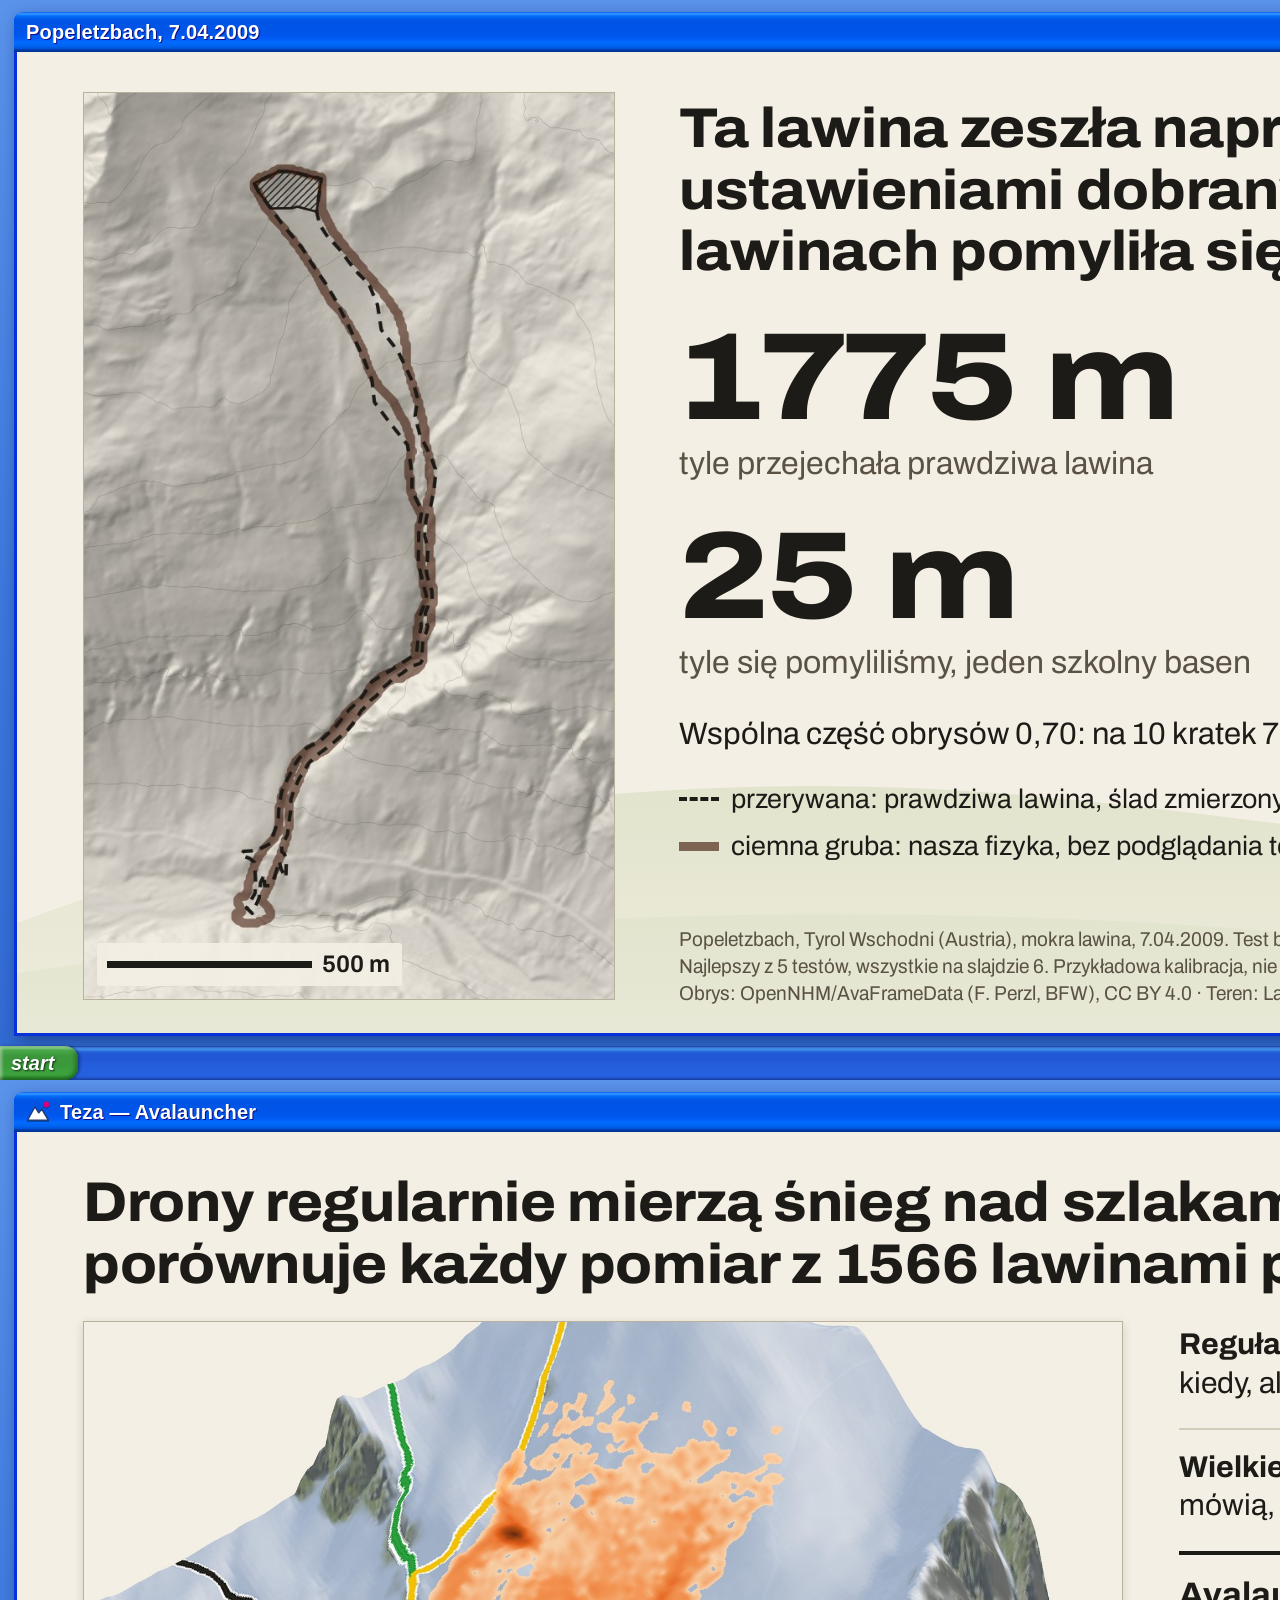
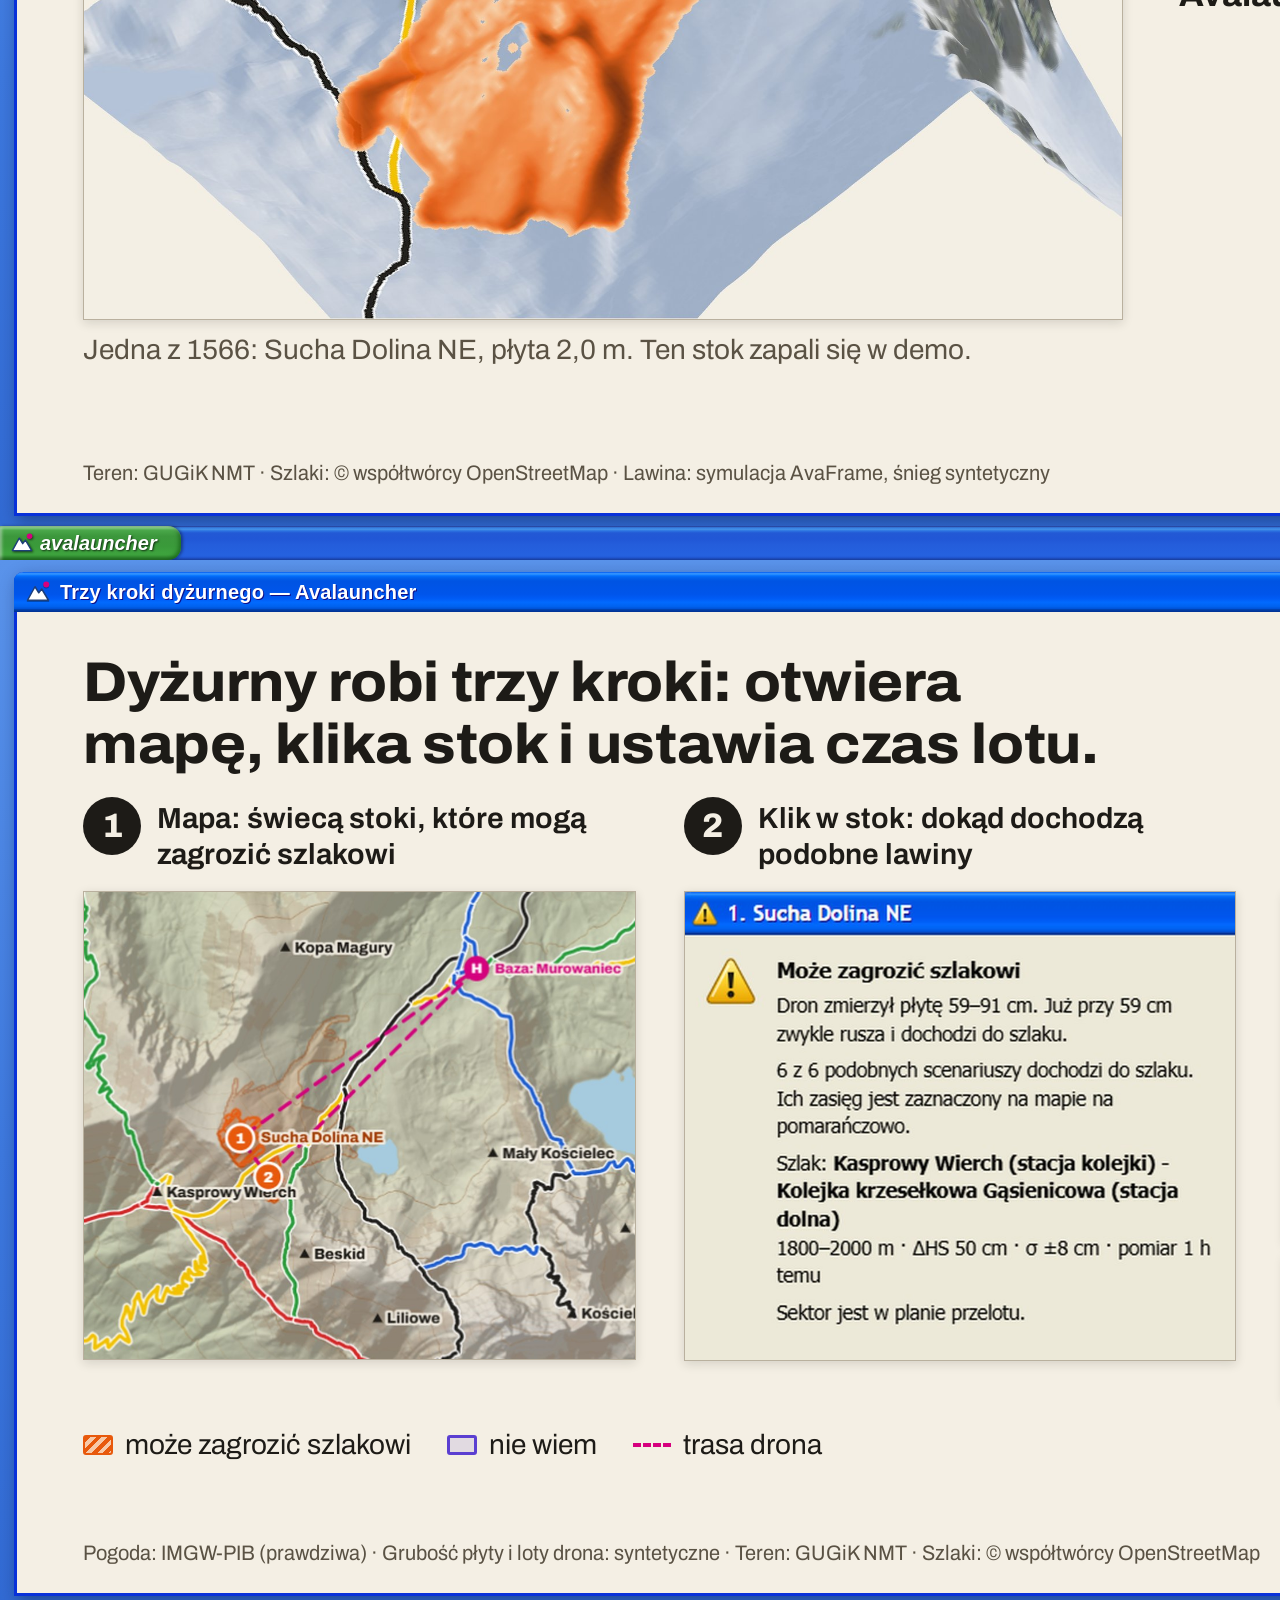
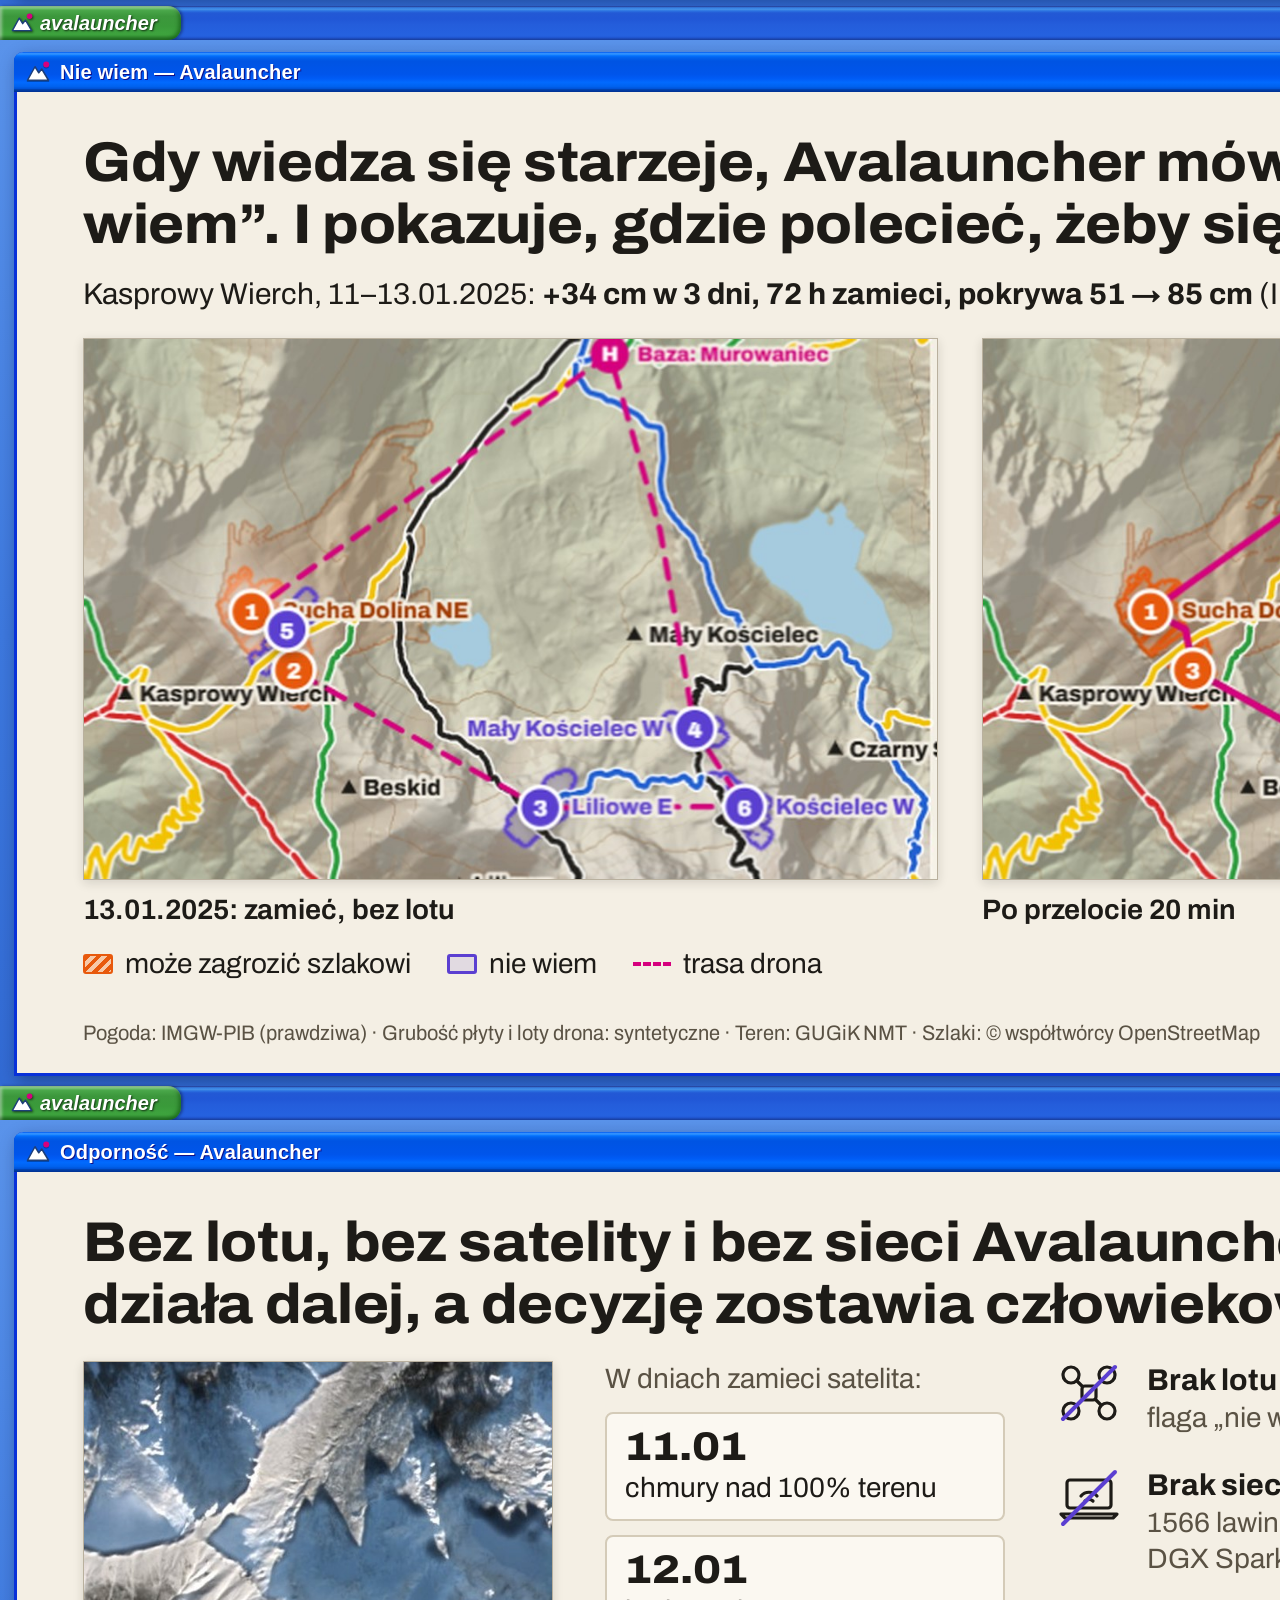
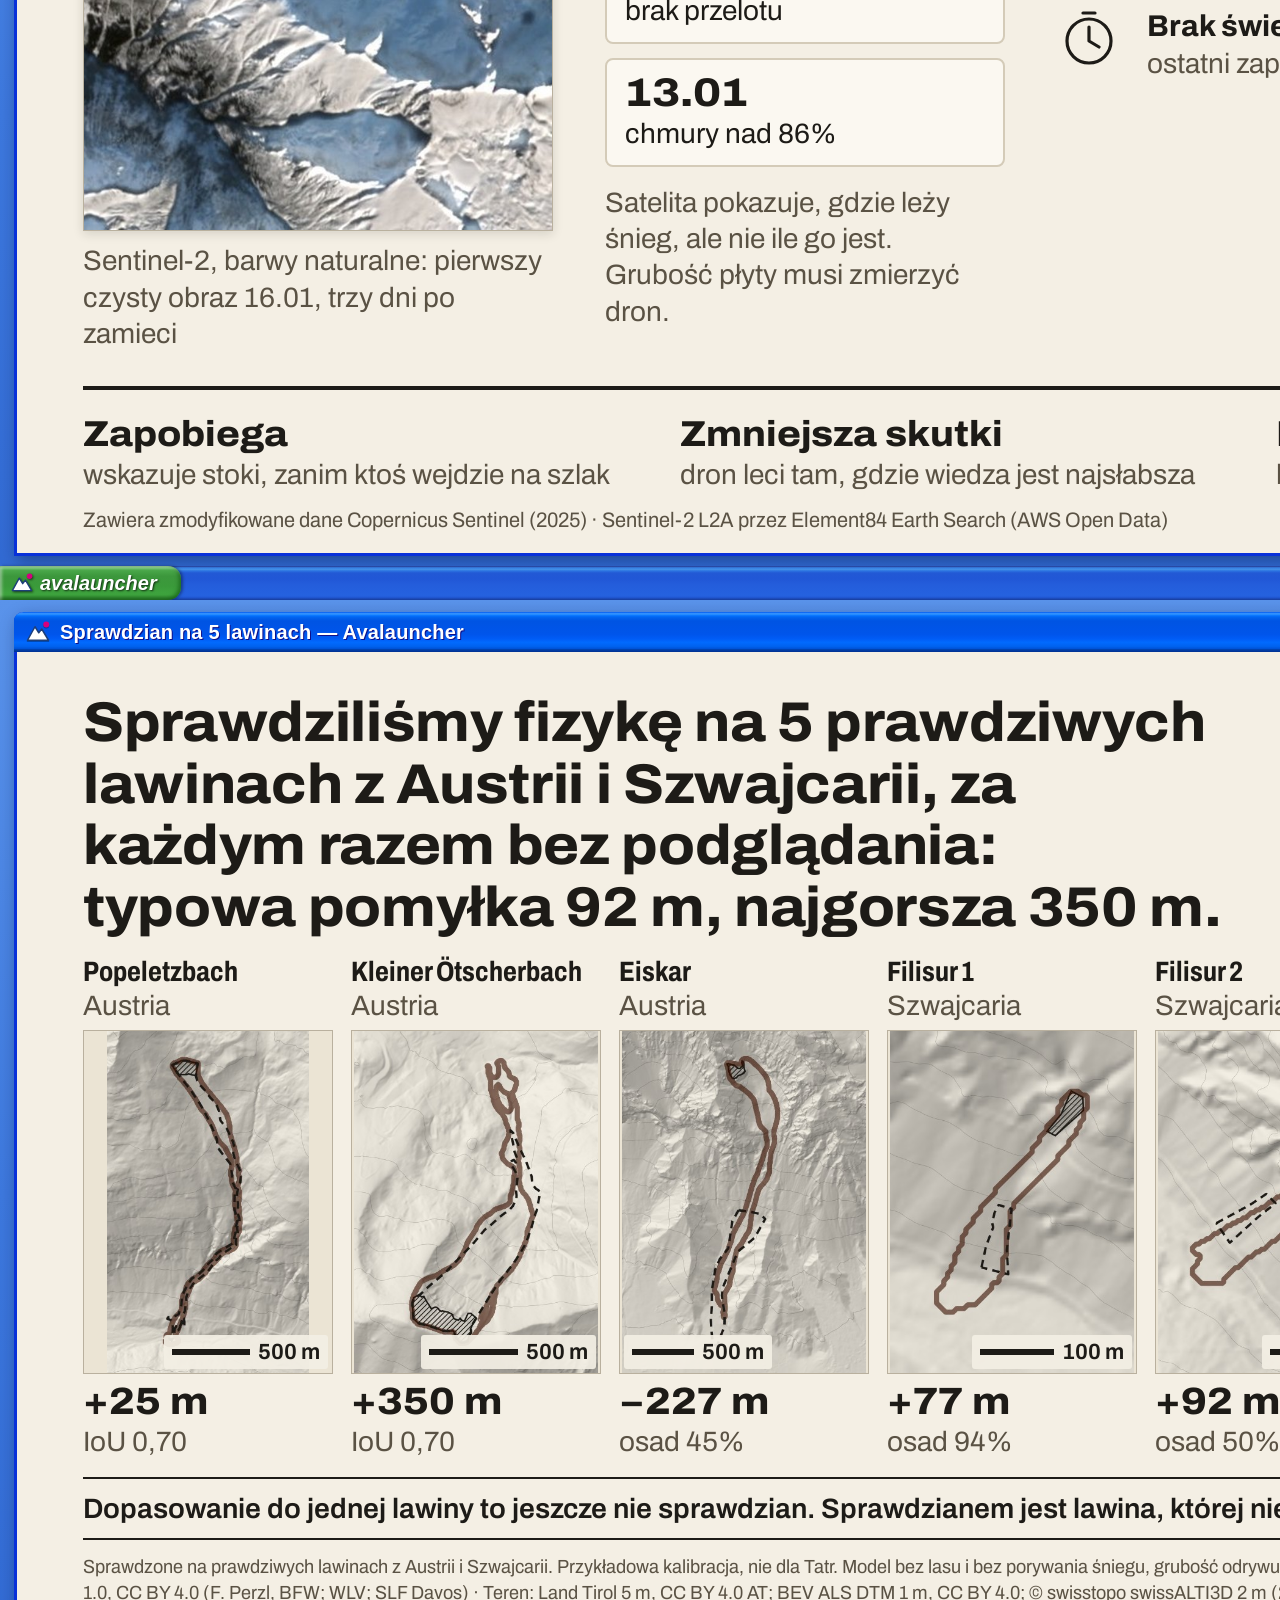
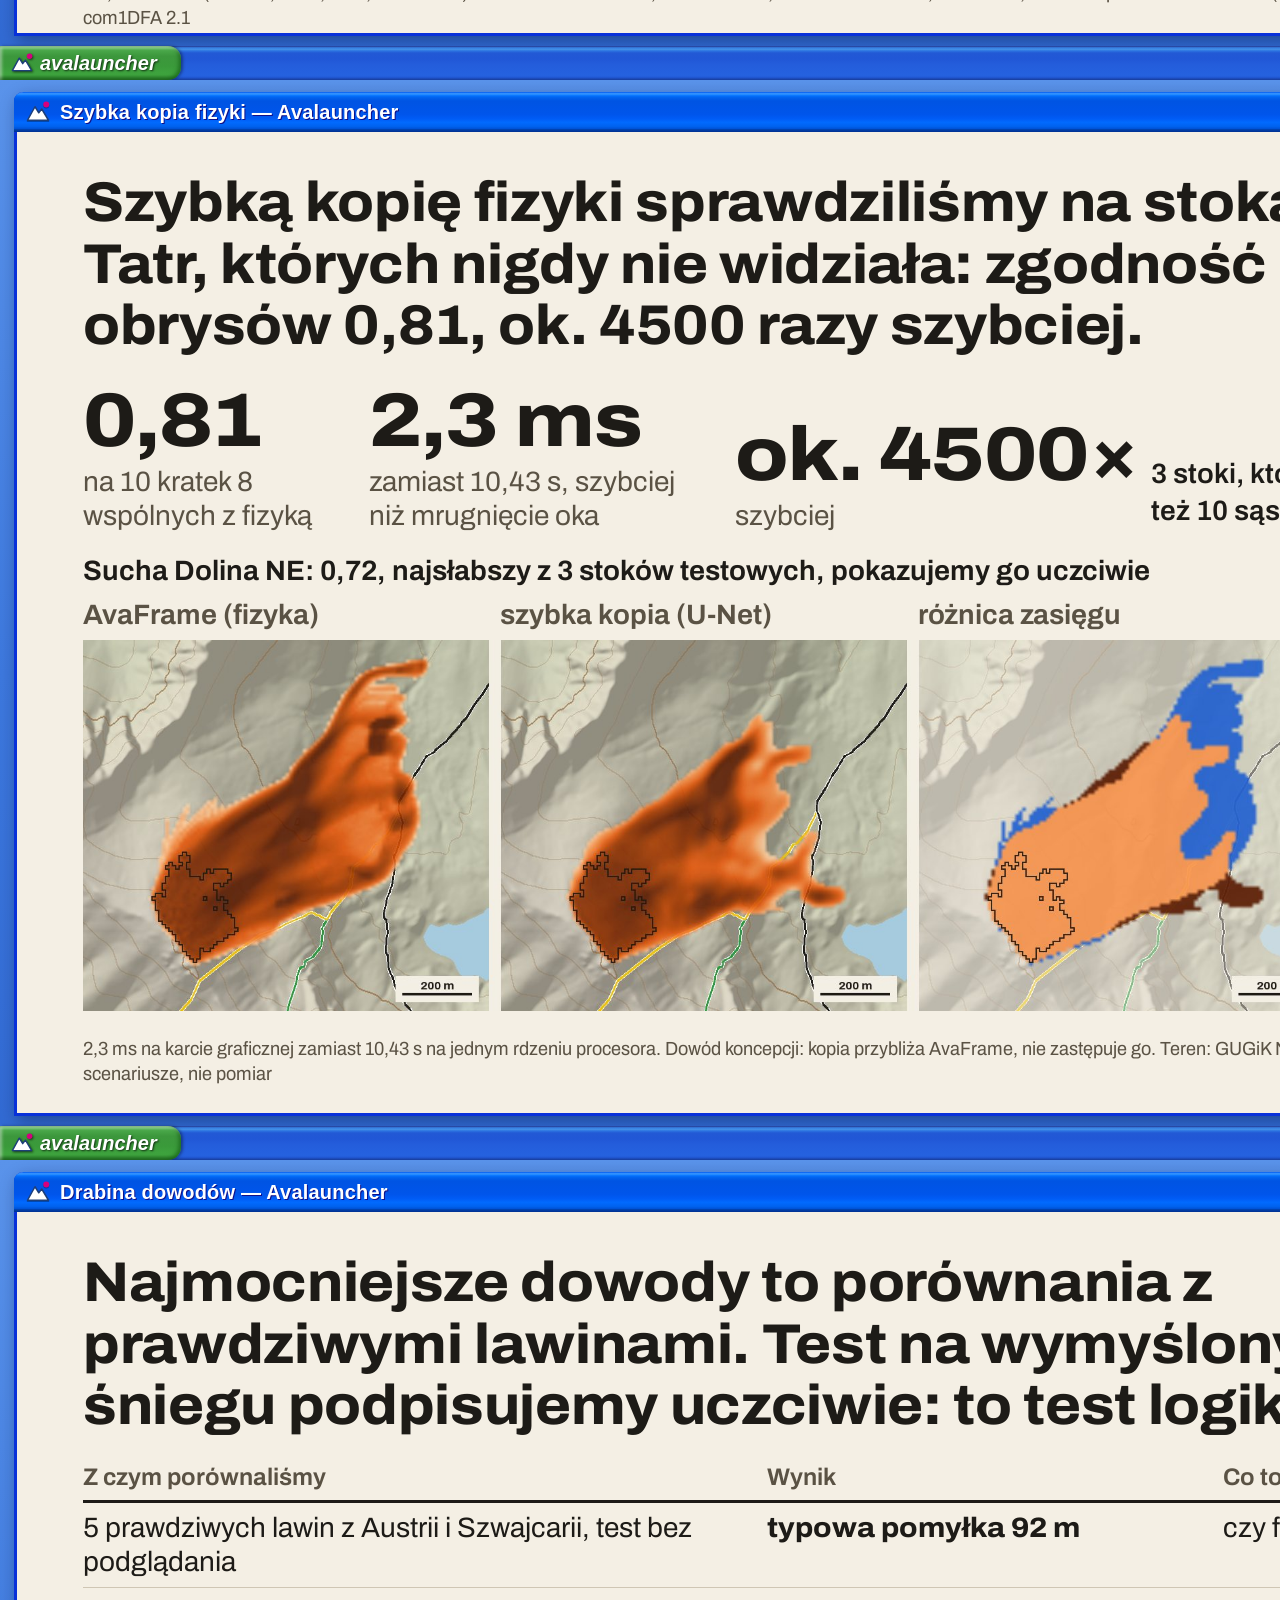
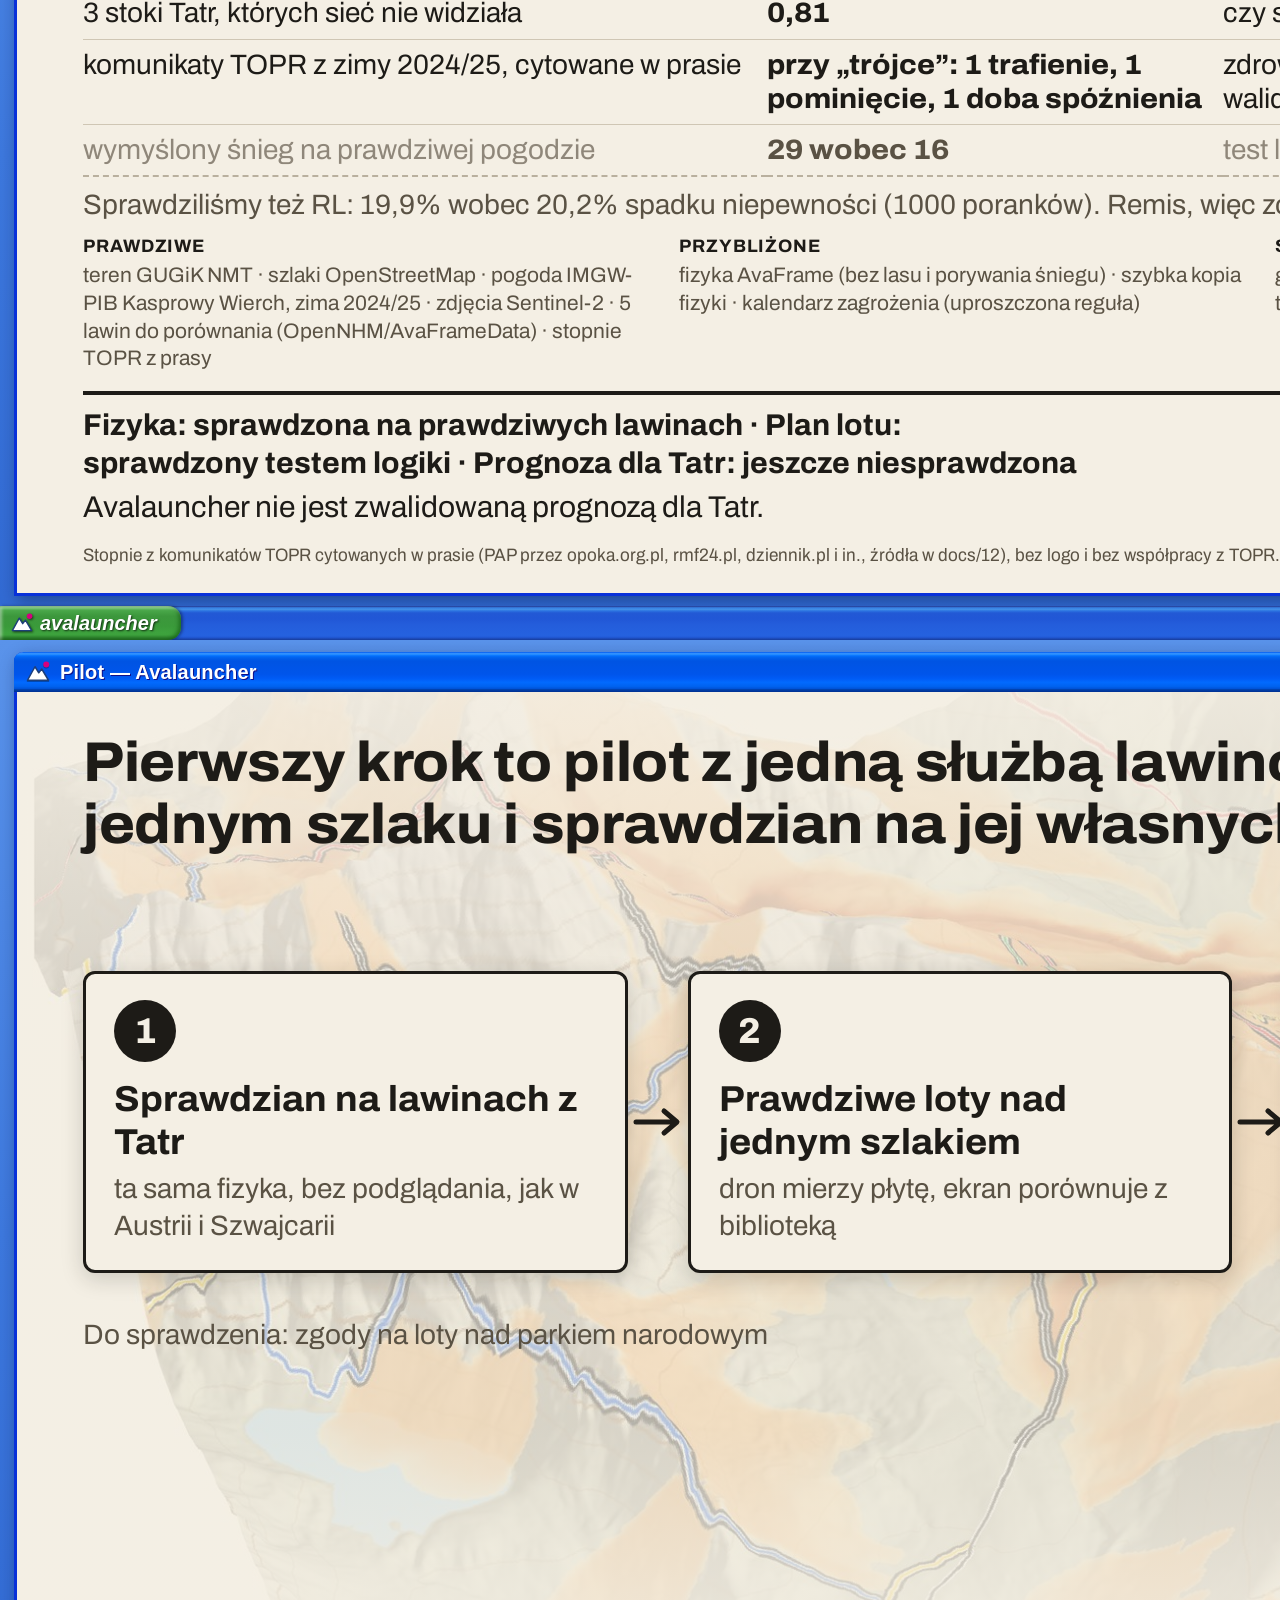
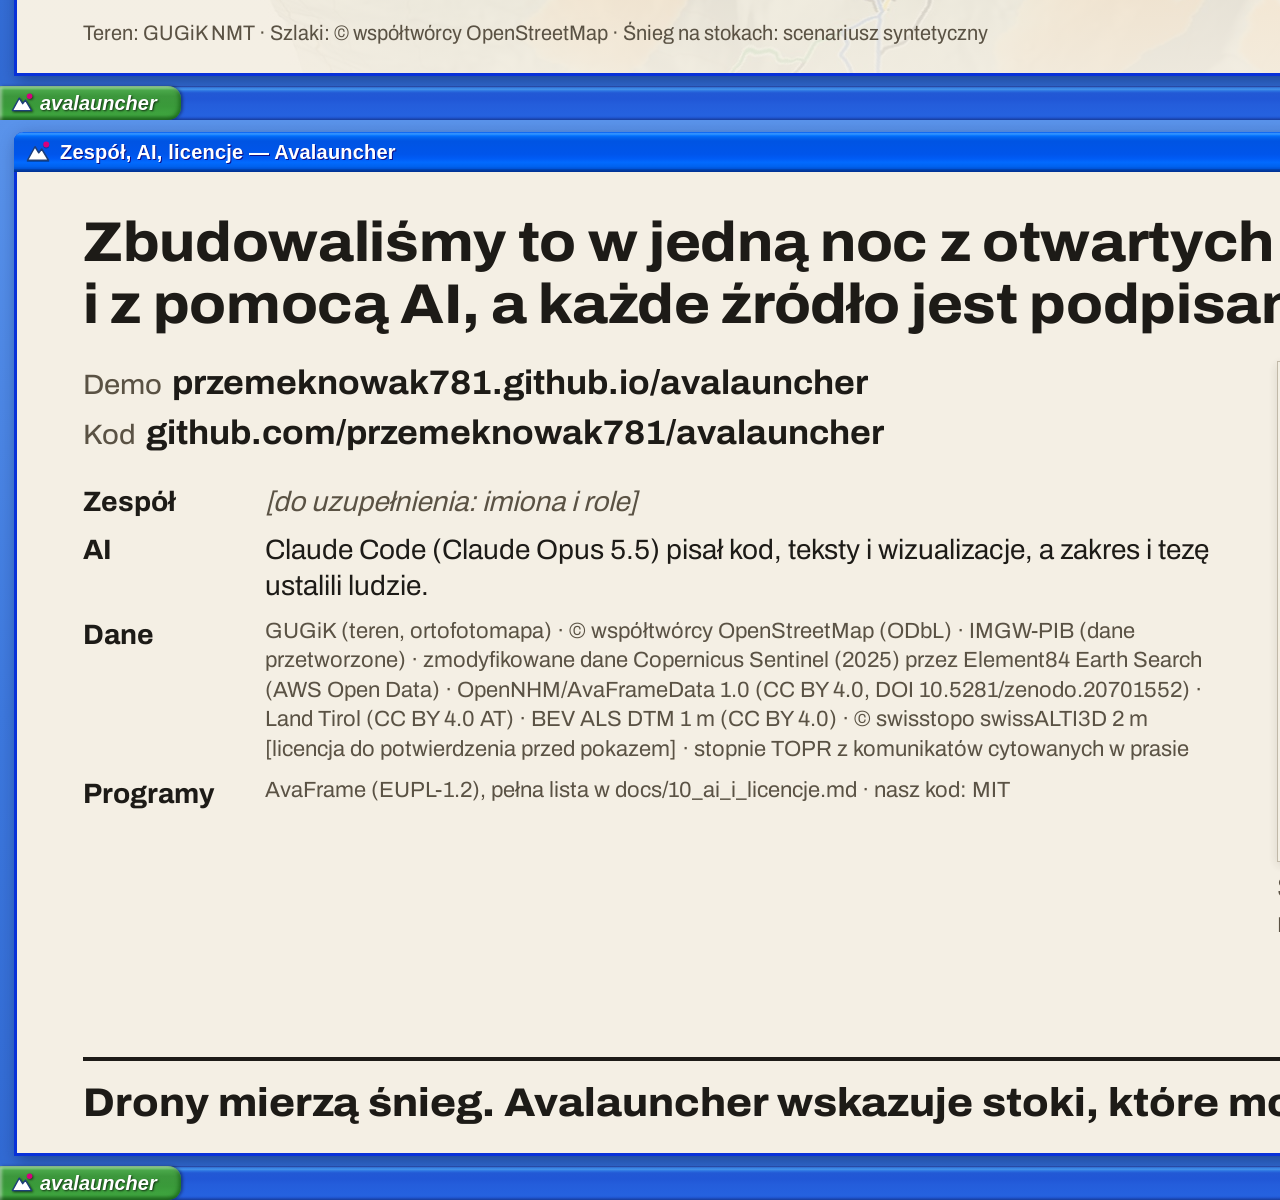
==== deck/index.html @ 4967ec28 "Deck: 10 slides in subtle XP style with PDF export; app screenshots; video capture tools Co-Authored" ====
<!doctype html>
<html lang="pl">
<head>
<meta charset="utf-8">
<meta name="viewport" content="width=1920">
<title>Avalauncher: deck</title>
<style>
@font-face { font-family: "Archivo"; src: url("Archivo-var.ttf") format("truetype"); font-weight: 100 900; font-stretch: 62% 125%; font-display: block; }
@page { size: 1920px 1080px; margin: 0; }
:root {
  --paper: #f4efe4; --paper2: #ebe4d4; --ink: #1d1b17; --ink2: #5a5244;
  --hazard: #e8590c; --hazard-t: #a63b00; --unknown: #5b3fd1; --route: #d6007e;
  --luna: #0831d9; --muted: #8f877a;
  --xp-title: "Trebuchet MS", Tahoma, "Segoe UI", sans-serif;
}
* { box-sizing: border-box; -webkit-print-color-adjust: exact; print-color-adjust: exact; }
html, body { margin: 0; padding: 0; background: #2f64c9; }
body { font-family: "Archivo", sans-serif; color: var(--ink); font-size: 30px; line-height: 1.3; }
.slide { position: relative; width: 1920px; height: 1080px; overflow: hidden; break-inside: avoid;
  background: linear-gradient(180deg, #5a93ea 0%, #3d78dd 55%, #3169d2 100%); }
.slide:not(:last-child) { break-after: page; page-break-after: always; }

/* ---------- XP cues: one window, one taskbar ---------- */
.win { position: absolute; left: 14px; right: 14px; top: 12px; bottom: 44px; display: flex; flex-direction: column;
  background: var(--paper); border: 3px solid var(--luna); border-top: 0; border-radius: 9px 9px 0 0;
  box-shadow: 3px 5px 16px rgba(0, 20, 60, 0.40); }
.tbar { flex: none; height: 40px; margin: 0 -3px; padding: 0 7px 0 12px; display: flex; align-items: center; gap: 10px;
  border-radius: 9px 9px 0 0;
  background: linear-gradient(180deg, #0058ee 0%, #3593ff 4%, #288eff 6%, #127dff 8%, #036ffc 10%, #0262ee 14%, #0057e5 20%, #0054e3 24%, #0055eb 56%, #005bf5 66%, #026afe 76%, #0062ef 86%, #0052d6 92%, #0040ab 94%, #003092 100%); }
.tbar img { width: 24px; height: 24px; filter: drop-shadow(0 1px 0 rgba(0, 0, 0, 0.3)); }
.tbar .tt { flex: 1; font: 700 20px/1 var(--xp-title); color: #fff; text-shadow: 1px 1px 0 #0f1089; letter-spacing: 0.2px; white-space: nowrap; }
.tbtns { display: flex; gap: 3px; }
.tbtns i { width: 29px; height: 29px; border: 1px solid #fff; border-radius: 4px; position: relative;
  background: radial-gradient(circle at 90% 90%, #0054e9 0%, #2263d5 55%, #4479e4 70%, #a3bbec 90%, #fff 100%) no-repeat;
  box-shadow: inset 0 -1px 2px 1px #4646ff; }
.tbtns i::after { content: ""; position: absolute; inset: 0; background: center / 15px 15px no-repeat; }
.tbtns .mn::after { background-image: url("data:image/svg+xml,%3Csvg xmlns='http://www.w3.org/2000/svg' viewBox='0 0 12 12'%3E%3Crect x='2' y='8' width='6' height='2.2' fill='white'/%3E%3C/svg%3E"); }
.tbtns .mx::after { background-image: url("data:image/svg+xml,%3Csvg xmlns='http://www.w3.org/2000/svg' viewBox='0 0 12 12'%3E%3Crect x='2' y='2' width='8' height='8' fill='none' stroke='white' stroke-width='1.4'/%3E%3Crect x='2' y='2' width='8' height='2.4' fill='white'/%3E%3C/svg%3E"); }
.tbtns .cl { margin-left: 3px; background: radial-gradient(circle at 90% 90%, #cc4600 0%, #dc6527 55%, #cd7546 70%, #ffccb2 90%, #fff 100%) no-repeat; box-shadow: inset 0 -1px 2px 1px #da4600; }
.tbtns .cl::after { background-image: url("data:image/svg+xml,%3Csvg xmlns='http://www.w3.org/2000/svg' viewBox='0 0 12 12'%3E%3Cpath d='M2.5 2.5 L9.5 9.5 M9.5 2.5 L2.5 9.5' stroke='white' stroke-width='2'/%3E%3C/svg%3E"); }
.task { position: absolute; left: 0; right: 0; bottom: 0; height: 34px; display: flex; align-items: stretch;
  background: linear-gradient(180deg, #1f2f86 0, #3165c4 3%, #3682e5 6%, #4490e6 10%, #3883e5 12%, #2b71e0 15%, #2663da 18%, #235bd6 20%, #2258d5 23%, #2157d6 38%, #245ddb 54%, #2562df 86%, #245fdc 89%, #2158d4 92%, #1d4ec0 95%, #1941a5 98%); }
.start { display: flex; align-items: center; gap: 7px; padding: 0 24px 0 11px; border-radius: 0 13px 13px 0;
  background: linear-gradient(180deg, #3c8e3c 0%, #5bbd5b 6%, #4aa84a 12%, #3c973c 30%, #3a9a3a 60%, #3fa63f 85%, #2f7f2f 100%);
  box-shadow: inset -2px -2px 4px rgba(0, 60, 0, 0.5), inset 2px 2px 3px rgba(255, 255, 255, 0.45), 2px 0 3px rgba(0, 0, 0, 0.35);
  font: italic 700 20px/1 var(--xp-title); color: #fff; text-shadow: 1px 1px 2px rgba(0, 0, 0, 0.7); }
.start img { width: 22px; height: 22px; filter: drop-shadow(1px 1px 1px rgba(0, 0, 0, 0.6)); }
.task .gap { flex: 1; }
.tray { display: flex; align-items: center; padding: 0 18px; color: #fff; font: 16px/1 Tahoma, "Segoe UI", sans-serif; text-shadow: 0 1px 0 rgba(0, 0, 0, 0.25);
  background: linear-gradient(180deg, #0c59b9 1%, #139ee9 6%, #18b5f2 10%, #139beb 14%, #1290e8 19%, #0d8dea 63%, #0d9ff1 81%, #0f9eed 88%, #119be9 91%, #1392e2 94%, #137ed7 97%, #095bc9 100%);
  border-left: 1px solid #1042af; box-shadow: inset 1px 0 1px #18bbff; }

/* ---------- content: clean paper ---------- */
.c { position: relative; flex: 1; min-height: 0; padding: 40px 66px 26px; display: flex; flex-direction: column; }
h1 { margin: 0 0 26px; font-size: 56px; line-height: 1.1; font-weight: 760; font-stretch: 106%; letter-spacing: -0.006em; text-wrap: balance; max-width: 1760px; }
.narrow h1 { max-width: 1420px; }
p { margin: 0; }
.foot { margin-top: auto; padding-top: 14px; font-size: 21px; line-height: 1.35; color: var(--ink2); font-stretch: 94%; }
.cap { font-size: 28px; color: var(--ink2); margin-top: 12px; line-height: 1.3; }
.shot { display: block; border: 1px solid #b9b09e; box-shadow: 0 3px 10px rgba(29, 27, 23, 0.14); }
b, strong { font-weight: 720; }
.nb { white-space: nowrap; }

/* legend */
.legend { display: flex; flex-wrap: wrap; gap: 10px 36px; font-size: 28px; color: var(--ink); align-items: center; }
.legend span { display: inline-flex; align-items: center; gap: 12px; }
.sw { width: 30px; height: 20px; border-radius: 3px; display: inline-block; flex: none; }
.sw.hz { background: repeating-linear-gradient(135deg, var(--hazard) 0 4px, #f7c9a8 4px 8px); border: 2px solid var(--hazard); }
.sw.uk { background: rgba(91, 63, 209, 0.12); border: 3px solid var(--unknown); }
.sw.rt { height: 0; border-top: 4px dashed var(--route); border-radius: 0; width: 38px; }

/* evidence ladder marker (slides 6-8) */
.ladder { position: absolute; top: 36px; right: 56px; width: 310px; font-size: 23px; line-height: 1.2; color: var(--ink2); }
.ladder .lt { font-weight: 700; font-size: 19px; letter-spacing: 0.04em; color: var(--ink2); margin-bottom: 8px; }
.ladder ol { list-style: none; margin: 0; padding: 0; display: grid; gap: 6px; }
.ladder li { display: flex; align-items: center; gap: 10px; padding: 4px 10px; border: 1.5px solid #cfc6b4; border-radius: 6px; }
.ladder li::before { content: attr(data-n); width: 24px; height: 24px; flex: none; border-radius: 50%; display: grid; place-items: center; font-size: 15px; font-weight: 750; background: var(--paper2); color: var(--ink2); }
.ladder li.on { background: var(--ink); border-color: var(--ink); color: var(--paper); font-weight: 650; }
.ladder li.on::before { background: var(--paper); color: var(--ink); }
.ladder li.logic { border-style: dashed; color: var(--muted); }
.ladder li.logic.on { background: #e3ddd0; color: var(--ink2); border-color: var(--muted); }
.ladder li.logic.on::before { background: #fff; color: var(--ink2); }

/* big numbers */
.big { display: flex; flex-direction: column; }
.big b { font-size: 124px; line-height: 0.95; font-weight: 800; font-stretch: 116%; letter-spacing: -0.02em; }
.big span { font-size: 32px; color: var(--ink2); margin-top: 6px; }

/* ---------- slide 1 ---------- */
.s1 .grid { display: grid; grid-template-columns: 512px 1fr; gap: 84px; flex: 1; min-height: 0; position: relative; z-index: 1; }
.s1 figure { margin: 0; position: relative; height: 908px; align-self: start; }
.s1 figure img { height: 100%; width: auto; display: block; border: 1px solid #b9b09e; }
.scalebar { position: absolute; left: 14px; bottom: 14px; padding: 6px 12px 6px 10px; background: rgba(244, 239, 228, 0.92); font-size: 24px; font-weight: 650; display: flex; align-items: center; gap: 10px; border-radius: 3px; }
.scalebar i { display: block; height: 7px; background: var(--ink); }
.s1 .right { display: flex; flex-direction: column; padding-top: 6px; }
.s1 .nums { display: grid; gap: 34px; margin: 10px 0 30px; }
.s1 .iou { font-size: 31px; margin-bottom: 28px; }
.s1 .legend { flex-direction: column; align-items: flex-start; gap: 12px; font-size: 27px; }
.s1 .foot { font-size: 20px; }
.bliss { position: absolute; left: 0; right: 0; bottom: 0; height: 360px; z-index: 0; pointer-events: none; }

/* ---------- slide 2 ---------- */
.s2 .row { display: grid; grid-template-columns: 1040px 1fr; gap: 56px; align-items: start; }
.s2 .row img { width: 1040px; height: auto; }
.s2 .alts { display: grid; gap: 26px; font-size: 30px; line-height: 1.28; padding-top: 4px; }
.s2 .alts div { padding-top: 18px; border-top: 2px solid #d4cbb8; }
.s2 .alts div:first-child { border-top: 0; padding-top: 0; }
.s2 .alts .ours { border-top: 4px solid var(--ink); font-size: 34px; }

/* ---------- slide 3 ---------- */
.s3 .steps { display: grid; grid-template-columns: repeat(3, 1fr); gap: 48px; }
.s3 .step h2 { margin: 0 0 16px; display: flex; gap: 16px; align-items: flex-start; font-size: 29px; line-height: 1.22; font-weight: 650; min-height: 74px; }
.s3 .step h2 em { font-style: normal; flex: none; width: 58px; height: 58px; border-radius: 50%; background: var(--ink); color: var(--paper); display: grid; place-items: center; font-size: 34px; font-weight: 800; margin-top: -4px; }
.s3 .step img { width: 100%; height: auto; }
.s3 .step img + img { margin-top: 10px; }
.s3 .below { display: flex; justify-content: space-between; align-items: center; margin-top: 26px; gap: 30px; }
.s3 .below .cap { margin: 0; font-size: 28px; }

/* ---------- slide 4 ---------- */
.s4 .imgw { font-size: 30px; margin: -6px 0 24px; }
.s4 .pair { display: grid; grid-template-columns: 1fr 1fr; gap: 44px; }
.s4 .pair img { width: 100%; height: auto; }
.s4 .pair .cap { font-size: 28px; color: var(--ink); font-weight: 650; }
.s4 .legend { margin-top: 18px; }

/* ---------- slide 5 ---------- */
.s5 .row { display: grid; grid-template-columns: 470px 400px 1fr; gap: 52px; align-items: start; }
.s5 .sat img { width: 470px; height: 470px; display: block; }
.s5 .sat .cap { font-size: 28px; }
.s5 .tiles { display: grid; gap: 14px; }
.s5 .tiles .h { font-size: 28px; color: var(--ink2); }
.s5 .tile { padding: 12px 18px; border: 2px solid #d4cbb8; border-radius: 8px; background: #fbf8f1; }
.s5 .tile b { display: block; font-size: 40px; font-stretch: 112%; font-weight: 800; line-height: 1.05; }
.s5 .tile span { font-size: 28px; }
.s5 .note { font-size: 28px; line-height: 1.3; color: var(--ink2); margin-top: 4px; }
.s5 .fails { display: grid; gap: 30px; }
.s5 .fail { display: grid; grid-template-columns: 70px 1fr; gap: 20px; align-items: start; }
.s5 .fail svg { width: 64px; height: 64px; }
.s5 .fail b { display: block; font-size: 30px; }
.s5 .fail span { font-size: 28px; color: var(--ink2); line-height: 1.28; display: block; }
.s5 .def { display: grid; grid-template-columns: repeat(3, 1fr); gap: 36px; margin-top: 34px; padding-top: 22px; border-top: 4px solid var(--ink); }
.s5 .def div { font-size: 28px; line-height: 1.25; color: var(--ink2); }
.s5 .def b { display: block; font-size: 36px; color: var(--ink); font-stretch: 108%; font-weight: 780; }

/* ---------- slide 6 ---------- */
.s6 h1 { margin-bottom: 18px; }
.s6 .legend { flex-direction: column; align-items: flex-start; gap: 6px; font-size: 28px; margin-top: 14px; }
.ln { display: inline-block; width: 40px; height: 0; flex: none; }
.ln.obs { border-top: 4px dashed var(--ink); }
.ln.loo { border-top: 9px solid rgba(59, 16, 0, 0.6); }
.sw.hatch { background: repeating-linear-gradient(135deg, var(--ink) 0 2px, transparent 2px 7px); border: 2px solid var(--ink); }
.sw.fit { background: linear-gradient(90deg, #ffd6aa, #e8590c, #5a1a00); }
.s6 .row { display: grid; grid-template-columns: 1322px 1fr; gap: 44px; align-items: start; }
.s6 .evs { display: grid; grid-template-columns: repeat(5, 250px); gap: 18px; }
.s6 .ev { margin: 0; }
.s6 .ev .nm { font-size: 28px; font-weight: 720; font-stretch: 80%; line-height: 1.15; white-space: nowrap; }
.s6 .ev .cty { font-size: 28px; color: var(--ink2); line-height: 1.2; margin-bottom: 8px; }
.s6 .ev .pi { position: relative; height: 344px; display: flex; justify-content: center; background: var(--paper2); border: 1px solid #b9b09e; }
.s6 .ev .pi img { height: 100%; max-width: 100%; object-fit: cover; display: block; }
.s6 .ev .sb { position: absolute; right: 4px; bottom: 4px; padding: 3px 8px; background: rgba(244, 239, 228, 0.92); font-size: 22px; font-weight: 650; display: flex; align-items: center; gap: 8px; border-radius: 3px; }
.s6 .ev .sb.l { right: auto; left: 4px; }
.s6 .ev .sb i { display: block; height: 6px; background: var(--ink); }
.s6 .ev .rs { margin-top: 8px; }
.s6 .ev .rs b { display: block; font-size: 38px; line-height: 1.05; font-weight: 800; font-stretch: 108%; }
.s6 .ev .rs span { font-size: 28px; color: var(--ink2); }
.s6 .big b { font-size: 124px; }
.s6 .big span { font-size: 30px; color: var(--ink); line-height: 1.25; }
.s6 .more { margin-top: 10px; font-size: 28px; color: var(--ink2); line-height: 1.28; }
.bar { margin-top: 16px; padding: 12px 0; border-top: 2px solid var(--ink); border-bottom: 2px solid var(--ink); font-size: 28px; font-weight: 620; line-height: 1.25; }
.s6 .foot, .s7 .foot { font-size: 19px; }

/* ---------- slide 7 ---------- */
.s7 .stats { display: grid; grid-template-columns: 250px 330px 380px 1fr; gap: 36px; align-items: end; margin-bottom: 20px; }
.s7 .stat b { white-space: nowrap; display: block; font-size: 76px; line-height: 1; font-weight: 800; font-stretch: 112%; letter-spacing: -0.015em; }
.s7 .stat span { font-size: 28px; color: var(--ink2); line-height: 1.22; display: block; margin-top: 6px; }
.s7 .stat.txt { font-size: 28px; line-height: 1.3; padding-bottom: 4px; font-weight: 600; }
.s7 .row { display: grid; grid-template-columns: 1240px 1fr; gap: 46px; align-items: start; }
.s7 .row img { width: 1240px; height: auto; display: block; }
.s7 .lab { font-size: 28px; font-weight: 650; margin-bottom: 8px; }
.s7 .tiles7 { display: grid; grid-template-columns: repeat(3, 1fr); gap: 12px; font-size: 28px; font-weight: 650; margin-bottom: 6px; color: var(--ink2); }
.s7 .side { display: grid; gap: 22px; padding-top: 84px; }
.s7 .side .legend { flex-direction: column; align-items: flex-start; gap: 10px; font-size: 28px; }
.s7 .chain { font-size: 28px; line-height: 1.3; padding-top: 16px; border-top: 2px solid var(--ink); }
.s7 .chain div + div { margin-top: 8px; }

/* ---------- slide 8 ---------- */
.s8 table { width: 100%; border-collapse: collapse; font-size: 28px; line-height: 1.22; }
.s8 th { text-align: left; font-size: 24px; font-weight: 650; color: var(--ink2); padding: 0 18px 8px 0; border-bottom: 3px solid var(--ink); }
.s8 td { padding: 8px 18px 8px 0; border-bottom: 1px solid #cfc6b4; vertical-align: top; }
.s8 td.res { font-weight: 760; font-stretch: 106%; }
.s8 tr.logic td { color: var(--muted); border-bottom: 2px dashed #b9b09e; }
.s8 tr.logic td.res { color: var(--ink2); }
.s8 .rl { font-size: 28px; margin: 10px 0 12px; color: var(--ink2); }
.s8 .cols { display: grid; grid-template-columns: 1fr 1fr 1fr; gap: 34px; font-size: 21px; line-height: 1.32; color: var(--ink2); }
.s8 .cols b { display: block; font-size: 18px; letter-spacing: 0.05em; color: var(--ink); margin-bottom: 3px; }
.s8 .verdict { text-wrap: balance; margin-top: 18px; padding-top: 12px; border-top: 4px solid var(--ink); font-size: 30px; font-weight: 720; line-height: 1.25; }
.s8 .not { font-size: 30px; margin-top: 6px; }
.s8 .foot { font-size: 18px; padding-top: 8px; }

/* ---------- slide 9 ---------- */
.s9 .bg { position: absolute; inset: 0; width: 100%; height: 100%; object-fit: cover; }
.s9 .veil { position: absolute; inset: 0; background: linear-gradient(180deg, rgba(244, 239, 228, 0.93) 0%, rgba(244, 239, 228, 0.72) 30%, rgba(244, 239, 228, 0.72) 75%, rgba(244, 239, 228, 0.93) 100%); }
.s9 .c > *:not(.bg):not(.veil) { position: relative; }
.s9 .tl { display: grid; grid-template-columns: 1fr 60px 1fr 60px 1fr; align-items: stretch; margin-top: 90px; }
.s9 .tl .arr { align-self: center; }
.s9 .st { background: var(--paper); border: 3px solid var(--ink); border-radius: 12px; padding: 26px 28px; min-height: 230px; box-shadow: 0 6px 22px rgba(29, 27, 23, 0.18); }
.s9 .st em { font-style: normal; display: grid; place-items: center; width: 62px; height: 62px; border-radius: 50%; background: var(--ink); color: var(--paper); font-size: 36px; font-weight: 800; margin-bottom: 16px; }
.s9 .st b { display: block; font-size: 36px; line-height: 1.18; font-stretch: 104%; }
.s9 .st span { display: block; font-size: 28px; color: var(--ink2); margin-top: 8px; }
.s9 .arr { width: 60px; height: 40px; }
.s9 .todo { margin-top: 44px; font-size: 28px; color: var(--ink2); }

/* ---------- slide 10 ---------- */
.s10 .row { display: grid; grid-template-columns: 1fr 560px; gap: 60px; align-items: start; }
.s10 .links { display: grid; gap: 6px; margin-bottom: 22px; }
.s10 .links div { font-size: 34px; font-weight: 700; font-stretch: 104%; }
.s10 .links span { font-weight: 450; color: var(--ink2); font-size: 28px; margin-right: 10px; }
.s10 .kv { display: grid; grid-template-columns: 160px 1fr; gap: 12px 22px; font-size: 28px; line-height: 1.3; }
.s10 .kv dt { font-weight: 720; }
.s10 .kv dd { margin: 0; }
.s10 .kv dd.small { font-size: 22px; color: var(--ink2); line-height: 1.34; }
.s10 .ph { color: var(--ink2); font-style: italic; }
.s10 figure { margin: 0; }
.s10 figure img { width: 560px; height: auto; opacity: 0.85; }
.s10 figure figcaption { font-size: 28px; line-height: 1.25; color: var(--ink2); margin-top: 8px; }
.s10 .slogan { margin-top: auto; padding-top: 18px; border-top: 4px solid var(--ink); font-size: 40px; font-weight: 780; font-stretch: 106%; line-height: 1.2; }
.s10 .foot { margin-top: 10px; padding-top: 0; }
</style>
</head>
<body>

<!-- 1 -->
<section class="slide s1" data-label="Popeletzbach, 7.04.2009" data-bare="1">
  <div class="c">
    <svg class="bliss" viewBox="0 0 1886 360" preserveAspectRatio="none" aria-hidden="true">
      <defs><linearGradient id="hill" x1="0" y1="0" x2="0" y2="1"><stop offset="0" stop-color="#7fa850" stop-opacity="0.16"/><stop offset="1" stop-color="#7fa850" stop-opacity="0.04"/></linearGradient></defs>
      <path d="M0 360 L0 250 C 260 150, 620 92, 980 120 C 1300 146, 1560 210, 1886 168 L1886 360 Z" fill="url(#hill)"/>
      <path d="M0 360 L0 300 C 420 236, 900 226, 1300 262 C 1560 286, 1740 270, 1886 250 L1886 360 Z" fill="#7fa850" fill-opacity="0.06"/>
    </svg>
    <div class="grid">
      <figure>
        <img src="img/s1_popeletzbach.jpg" alt="Popeletzbach: ślad prawdziwej lawiny i ślad z fizyki">
        <div class="scalebar"><i style="width:205px"></i>500 m</div>
      </figure>
      <div class="right">
        <h1>Ta lawina zeszła naprawdę. Fizyka z ustawieniami dobranymi na innych lawinach pomyliła się o 25&nbsp;m na 1775&nbsp;m.</h1>
        <div class="nums">
          <div class="big"><b>1775 m</b><span>tyle przejechała prawdziwa lawina</span></div>
          <div class="big"><b>25 m</b><span>tyle się pomyliliśmy, jeden szkolny basen</span></div>
        </div>
        <p class="iou">Wspólna część obrysów 0,70: na 10 kratek 7 wspólnych</p>
        <div class="legend">
          <span><i class="ln obs"></i>przerywana: prawdziwa lawina, ślad zmierzony w terenie</span>
          <span><i class="ln loo"></i>ciemna gruba: nasza fizyka, bez podglądania tej lawiny</span>
        </div>
        <p class="foot">Popeletzbach, Tyrol Wschodni (Austria), mokra lawina, 7.04.2009. Test bez podglądania: ustawienia dobrane na 4 innych lawinach. Najlepszy z 5 testów, wszystkie na slajdzie 6. Przykładowa kalibracja, nie dla Tatr.<br>Obrys: OpenNHM/AvaFrameData (F. Perzl, BFW), CC BY 4.0 · Teren: Land Tirol, CC BY 4.0 AT · Model: AvaFrame com1DFA</p>
      </div>
    </div>
  </div>
</section>

<!-- 2 -->
<section class="slide s2" data-label="Teza">
  <div class="c">
    <h1>Drony regularnie mierzą śnieg nad szlakami, a Avalauncher porównuje każdy pomiar z 1566 lawinami policzonymi z góry.</h1>
    <div class="row">
      <div>
        <img class="shot" src="img/s2_hero_s22.jpg" alt="Lawina z biblioteki: Sucha Dolina NE zalewa żółty szlak">
        <p class="cap">Jedna z 1566: Sucha Dolina NE, płyta 2,0 m. Ten stok zapali się w demo.</p>
      </div>
      <div class="alts">
        <div><b>Reguła »co najmniej 30 cm w 3 dni«</b> mówi kiedy, ale nie który stok.</div>
        <div><b>Wielkie biblioteki lawin</b> (Bühler i in. 2022) nie mówią, gdzie wiedza się zestarzała.</div>
        <div class="ours"><b>Avalauncher mówi jedno i drugie.</b></div>
      </div>
    </div>
    <p class="foot">Teren: GUGiK NMT · Szlaki: © współtwórcy OpenStreetMap · Lawina: symulacja AvaFrame, śnieg syntetyczny</p>
  </div>
</section>

<!-- 3 -->
<section class="slide s3" data-label="Trzy kroki dyżurnego">
  <div class="c">
    <h1>Dyżurny robi trzy kroki: otwiera mapę, klika stok i ustawia czas lotu.</h1>
    <div class="steps">
      <div class="step">
        <h2><em>1</em>Mapa: świecą stoki, które mogą zagrozić szlakowi</h2>
        <img class="shot" src="img/s3_krok1.jpg" alt="Mapa dnia 12.01.2025 z dwoma zapalonymi stokami">
      </div>
      <div class="step">
        <h2><em>2</em>Klik w stok: dokąd dochodzą podobne lawiny</h2>
        <img class="shot" src="img/s3_krok2.jpg" alt="Karta stoku Sucha Dolina NE">
      </div>
      <div class="step">
        <h2><em>3</em>Czas lotu 20 min: trasa drona</h2>
        <img class="shot" src="img/s3_krok3_mapa.jpg" alt="Magentowa trasa drona na mapie">
        <img class="shot" src="img/s3_krok3_suwak.jpg" alt="Suwak czasu lotu ustawiony na 20 minut">
      </div>
    </div>
    <div class="below">
      <div class="legend">
        <span><i class="sw hz"></i>może zagrozić szlakowi</span>
        <span><i class="sw uk"></i>nie wiem</span>
        <span><i class="sw rt"></i>trasa drona</span>
      </div>
      <p class="cap">Laptop i przeglądarka, bez kont i integracji</p>
    </div>
    <p class="foot">Pogoda: IMGW-PIB (prawdziwa) · Grubość płyty i loty drona: syntetyczne · Teren: GUGiK NMT · Szlaki: © współtwórcy OpenStreetMap</p>
  </div>
</section>

<!-- 4 -->
<section class="slide s4" data-label="Nie wiem">
  <div class="c">
    <h1>Gdy wiedza się starzeje, Avalauncher mówi to wprost: „nie wiem”. I pokazuje, gdzie polecieć, żeby się dowiedzieć.</h1>
    <p class="imgw">Kasprowy Wierch, 11–13.01.2025: <b>+34 cm w 3 dni, 72 h zamieci, pokrywa 51 → 85 cm</b> (IMGW-PIB, dane prawdziwe)</p>
    <div class="pair">
      <div>
        <img class="shot" src="img/s4_dzien2.jpg" alt="13.01.2025: fioletowe flagi nie wiem i plan przelotu">
        <p class="cap">13.01.2025: zamieć, bez lotu</p>
      </div>
      <div>
        <img class="shot" src="img/s4_po_przelocie.jpg" alt="Ta sama mapa po przelocie 20 min">
        <p class="cap">Po przelocie 20 min</p>
      </div>
    </div>
    <div class="legend">
      <span><i class="sw hz"></i>może zagrozić szlakowi</span>
      <span><i class="sw uk"></i>nie wiem</span>
      <span><i class="sw rt"></i>trasa drona</span>
    </div>
    <p class="foot">Pogoda: IMGW-PIB (prawdziwa) · Grubość płyty i loty drona: syntetyczne · Teren: GUGiK NMT · Szlaki: © współtwórcy OpenStreetMap</p>
  </div>
</section>

<!-- 5 -->
<section class="slide s5" data-label="Odporność">
  <div class="c">
    <h1>Bez lotu, bez satelity i bez sieci Avalauncher działa dalej, a decyzję zostawia człowiekowi.</h1>
    <div class="row">
      <div class="sat">
        <img class="shot" src="img/s5_sentinel.jpg" alt="Sentinel-2, barwy naturalne, 16.01.2025">
        <p class="cap">Sentinel-2, barwy naturalne: pierwszy czysty obraz 16.01, trzy dni po zamieci</p>
      </div>
      <div class="tiles">
        <div class="h">W dniach zamieci satelita:</div>
        <div class="tile"><b>11.01</b><span>chmury nad 100% terenu</span></div>
        <div class="tile"><b>12.01</b><span>brak przelotu</span></div>
        <div class="tile"><b>13.01</b><span>chmury nad 86%</span></div>
        <p class="note">Satelita pokazuje, gdzie leży śnieg, ale nie ile go jest. Grubość płyty musi zmierzyć dron.</p>
      </div>
      <div class="fails">
        <div class="fail">
          <svg viewBox="0 0 64 64" fill="none" stroke="#1d1b17" stroke-width="3.2" stroke-linecap="round" aria-hidden="true"><circle cx="14" cy="14" r="8"/><circle cx="50" cy="14" r="8"/><circle cx="14" cy="50" r="8"/><circle cx="50" cy="50" r="8"/><path d="M20 20 L44 44 M44 20 L20 44"/><rect x="25" y="25" width="14" height="14" rx="3" fill="#f4efe4"/><path d="M6 58 L58 6" stroke="#5b3fd1" stroke-width="4"/></svg>
          <div><b>Brak lotu</b><span>flaga „nie wiem” i plan lotu</span></div>
        </div>
        <div class="fail">
          <svg viewBox="0 0 64 64" fill="none" stroke="#1d1b17" stroke-width="3.2" stroke-linecap="round" stroke-linejoin="round" aria-hidden="true"><rect x="10" y="14" width="44" height="28" rx="3"/><path d="M4 48 H60 L56 52 H8 Z"/><path d="M24 30 C 28 25, 36 25, 40 30 M28 35 C 30 33, 34 33, 36 35"/><path d="M6 58 L58 6" stroke="#5b3fd1" stroke-width="4"/></svg>
          <div><b>Brak sieci</b><span>1566 lawin na laptopie (30,4 min, 0 nieudanych, jeden DGX Spark)</span></div>
        </div>
        <div class="fail">
          <svg viewBox="0 0 64 64" fill="none" stroke="#1d1b17" stroke-width="3.2" stroke-linecap="round" stroke-linejoin="round" aria-hidden="true"><circle cx="32" cy="34" r="22"/><path d="M32 20 V34 L42 40"/><path d="M26 6 H38"/></svg>
          <div><b>Brak świeżego odczytu IMGW</b><span>ostatni zapisany odczyt i jego wiek</span></div>
        </div>
      </div>
    </div>
    <div class="def">
      <div><b>Zapobiega</b>wskazuje stoki, zanim ktoś wejdzie na szlak</div>
      <div><b>Zmniejsza skutki</b>dron leci tam, gdzie wiedza jest najsłabsza</div>
      <div><b>Działa przy braku danych</b>bez lotu, bez satelity, bez sieci</div>
    </div>
    <p class="foot">Zawiera zmodyfikowane dane Copernicus Sentinel (2025) · Sentinel-2 L2A przez Element84 Earth Search (AWS Open Data)</p>
  </div>
</section>

<!-- 6 -->
<section class="slide s6 narrow" data-label="Sprawdzian na 5 lawinach">
  <div class="c">
    <div class="ladder"><div class="lt">DRABINA DOWODÓW</div><ol><li data-n="1" class="on">prawdziwe lawiny</li><li data-n="2">stoki spoza nauki</li><li data-n="3">komunikaty TOPR</li><li data-n="4" class="logic">test logiki</li></ol></div>
    <h1>Sprawdziliśmy fizykę na 5 prawdziwych lawinach z Austrii i Szwajcarii, za każdym razem bez podglądania: typowa pomyłka 92&nbsp;m, najgorsza 350&nbsp;m.</h1>
    <div class="row">
      <div class="evs">
        <figure class="ev"><div class="nm">Popeletzbach</div><div class="cty">Austria</div><div class="pi"><img src="img/s6_p1.jpg" alt="Popeletzbach"><div class="sb"><i style="width:78px"></i>500 m</div></div><div class="rs"><b>+25 m</b><span>IoU 0,70</span></div></figure>
        <figure class="ev"><div class="nm">Kleiner Ötscherbach</div><div class="cty">Austria</div><div class="pi"><img src="img/s6_p2.jpg" alt="Kleiner Ötscherbach"><div class="sb"><i style="width:89px"></i>500 m</div></div><div class="rs"><b>+350 m</b><span>IoU 0,70</span></div></figure>
        <figure class="ev"><div class="nm">Eiskar</div><div class="cty">Austria</div><div class="pi"><img src="img/s6_p3.jpg" alt="Eiskar"><div class="sb l"><i style="width:62px"></i>500 m</div></div><div class="rs"><b>−227 m</b><span>osad 45%</span></div></figure>
        <figure class="ev"><div class="nm">Filisur 1</div><div class="cty">Szwajcaria</div><div class="pi"><img src="img/s6_p4.jpg" alt="Filisur 1"><div class="sb"><i style="width:74px"></i>100 m</div></div><div class="rs"><b>+77 m</b><span>osad 94%</span></div></figure>
        <figure class="ev"><div class="nm">Filisur 2</div><div class="cty">Szwajcaria</div><div class="pi"><img src="img/s6_p5.jpg" alt="Filisur 2"><div class="sb"><i style="width:52px"></i>100 m</div></div><div class="rs"><b>+92 m</b><span>osad 50%</span></div></figure>
      </div>
      <div class="side6">
        <div class="big"><b>92 m</b><span>typowa pomyłka, krócej niż boisko piłkarskie</span></div>
        <p class="more">średnio 154&nbsp;m<br>najgorzej +350&nbsp;m<br>w 4 z 5 prób to samo ustawienie</p>
        <div class="legend">
          <span><i class="ln obs"></i>prawdziwa lawina</span>
          <span><i class="ln loo"></i>test bez podglądania</span>
          <span><i class="sw hatch"></i>odryw</span>
        </div>
      </div>
    </div>
    <p class="bar">Dopasowanie do jednej lawiny to jeszcze nie sprawdzian. Sprawdzianem jest lawina, której nie użyliśmy do dobierania ustawień.</p>
    <p class="foot">Sprawdzone na prawdziwych lawinach z Austrii i Szwajcarii. Przykładowa kalibracja, nie dla Tatr. Model bez lasu i bez porywania śniegu, grubość odrywu zmierzona tylko na Eiskar. Dane zdarzeń: OpenNHM/AvaFrameData 1.0, CC BY 4.0 (F. Perzl, BFW; WLV; SLF Davos) · Teren: Land Tirol 5 m, CC BY 4.0 AT; BEV ALS DTM 1 m, CC BY 4.0; © swisstopo swissALTI3D 2 m (2019) [licencja do potwierdzenia przed pokazem] · Model: AvaFrame com1DFA 2.1</p>
  </div>
</section>

<!-- 7 -->
<section class="slide s7 narrow" data-label="Szybka kopia fizyki">
  <div class="c">
    <div class="ladder"><div class="lt">DRABINA DOWODÓW</div><ol><li data-n="1">prawdziwe lawiny</li><li data-n="2" class="on">stoki spoza nauki</li><li data-n="3">komunikaty TOPR</li><li data-n="4" class="logic">test logiki</li></ol></div>
    <h1>Szybką kopię fizyki sprawdziliśmy na stokach Tatr, których nigdy nie widziała: zgodność obrysów 0,81, ok. 4500 razy szybciej.</h1>
    <div class="stats">
      <div class="stat"><b>0,81</b><span>na 10 kratek 8 wspólnych z fizyką</span></div>
      <div class="stat"><b>2,3 ms</b><span>zamiast 10,43 s, szybciej niż mrugnięcie oka</span></div>
      <div class="stat"><b>ok. 4500×</b><span>szybciej</span></div>
      <div class="stat txt">3 stoki, których sieć nie widziała. Z nauki wyjęliśmy też 10 sąsiednich stoków, żeby nie mogła ściągać.</div>
    </div>
    <div class="row">
      <div>
        <p class="lab">Sucha Dolina NE: 0,72, najsłabszy z 3 stoków testowych, pokazujemy go uczciwie</p>
        <div class="tiles7"><span>AvaFrame (fizyka)</span><span>szybka kopia (U-Net)</span><span>różnica zasięgu</span></div>
        <img src="img/s7_surogat.jpg" alt="Sucha Dolina NE: AvaFrame, szybka kopia i różnica zasięgu">
      </div>
      <div class="side">
        <div class="legend">
          <span><i class="sw" style="background:#f99148"></i>zasięg w obu</span>
          <span><i class="sw" style="background:#1f5fd1"></i>tylko AvaFrame</span>
          <span><i class="sw" style="background:#5a1a00"></i>tylko szybka kopia</span>
        </div>
        <div class="chain">
          <div><b>prawdziwe lawiny ↔ fizyka</b><br>slajdy 1 i 6</div>
          <div><b>fizyka ↔ szybka kopia</b><br>ten slajd</div>
        </div>
      </div>
    </div>
    <p class="foot">2,3 ms na karcie graficznej zamiast 10,43 s na jednym rdzeniu procesora. Dowód koncepcji: kopia przybliża AvaFrame, nie zastępuje go. Teren: GUGiK NMT · Szlaki: © współtwórcy OpenStreetMap · Grubość płyty: scenariusze, nie pomiar</p>
  </div>
</section>

<!-- 8 -->
<section class="slide s8 narrow" data-label="Drabina dowodów">
  <div class="c">
    <div class="ladder"><div class="lt">DRABINA DOWODÓW</div><ol><li data-n="1" class="on">prawdziwe lawiny</li><li data-n="2" class="on">stoki spoza nauki</li><li data-n="3" class="on">komunikaty TOPR</li><li data-n="4" class="logic on">test logiki</li></ol></div>
    <h1>Najmocniejsze dowody to porównania z prawdziwymi lawinami. Test na wymyślonym śniegu podpisujemy uczciwie: to test logiki.</h1>
    <table>
      <colgroup><col style="width:39%"><col style="width:26%"><col></colgroup>
      <thead><tr><th>Z czym porównaliśmy</th><th>Wynik</th><th>Co to sprawdza</th></tr></thead>
      <tbody>
        <tr><td>5 prawdziwych lawin z Austrii i Szwajcarii, test bez podglądania</td><td class="res">typowa pomyłka 92 m</td><td>czy fizyka trafia w rzeczywistość</td></tr>
        <tr><td>3 stoki Tatr, których sieć nie widziała</td><td class="res">0,81</td><td>czy szybka kopia nie ściąga (sędzią jest fizyka)</td></tr>
        <tr><td>komunikaty TOPR z zimy 2024/25, cytowane w prasie</td><td class="res">przy „trójce”: 1 trafienie, 1 pominięcie, 1 doba spóźnienia</td><td>zdrowy rozsądek uproszczonej reguły, nie walidacja</td></tr>
        <tr class="logic"><td>wymyślony śnieg na prawdziwej pogodzie</td><td class="res">29 wobec 16</td><td>test logiki: czy program dobrze liczy</td></tr>
      </tbody>
    </table>
    <p class="rl">Sprawdziliśmy też RL: 19,9% wobec 20,2% spadku niepewności (1000 poranków). Remis, więc zostaje prosty plan.</p>
    <div class="cols">
      <div><b>PRAWDZIWE</b>teren GUGiK NMT · szlaki OpenStreetMap · pogoda IMGW-PIB Kasprowy Wierch, zima 2024/25 · zdjęcia Sentinel-2 · 5 lawin do porównania (OpenNHM/AvaFrameData) · stopnie TOPR z prasy</div>
      <div><b>PRZYBLIŻONE</b>fizyka AvaFrame (bez lasu i porywania śniegu) · szybka kopia fizyki · kalendarz zagrożenia (uproszczona reguła)</div>
      <div><b>SYMULOWANE LUB ZAŁOŻONE</b>grubość płyty na stokach · loty i odczyty drona · „prawda” w teście logiki · kierunek wiatru (W–SW) · śnieg w filmach 3D</div>
    </div>
    <p class="verdict">Fizyka: sprawdzona na prawdziwych lawinach · Plan lotu: sprawdzony testem logiki · Prognoza dla Tatr: jeszcze niesprawdzona</p>
    <p class="not">Avalauncher nie jest zwalidowaną prognozą dla Tatr.</p>
    <p class="foot">Stopnie z komunikatów TOPR cytowanych w prasie (PAP przez opoka.org.pl, rmf24.pl, dziennik.pl i in., źródła w docs/12), bez logo i bez współpracy z TOPR.</p>
  </div>
</section>

<!-- 9 -->
<section class="slide s9" data-label="Pilot">
  <div class="c">
    <img class="bg" src="img/s9_mapa.jpg" alt="">
    <div class="veil"></div>
    <h1>Pierwszy krok to pilot z jedną służbą lawinową na jednym szlaku i sprawdzian na jej własnych lawinach.</h1>
    <div class="tl">
      <div class="st"><em>1</em><b>Sprawdzian na lawinach z Tatr</b><span>ta sama fizyka, bez podglądania, jak w Austrii i Szwajcarii</span></div>
      <svg class="arr" viewBox="0 0 60 40" aria-hidden="true"><path d="M8 20 H46 M36 9 L49 20 L36 31" fill="none" stroke="#1d1b17" stroke-width="5" stroke-linecap="round" stroke-linejoin="round"/></svg>
      <div class="st"><em>2</em><b>Prawdziwe loty nad jednym szlakiem</b><span>dron mierzy płytę, ekran porównuje z biblioteką</span></div>
      <svg class="arr" viewBox="0 0 60 40" aria-hidden="true"><path d="M8 20 H46 M36 9 L49 20 L36 31" fill="none" stroke="#1d1b17" stroke-width="5" stroke-linecap="round" stroke-linejoin="round"/></svg>
      <div class="st"><em>3</em><b>Kolejny masyw</b><span>nowe stoki liczy szybka kopia fizyki</span></div>
    </div>
    <p class="todo">Do sprawdzenia: zgody na loty nad parkiem narodowym</p>
    <p class="foot">Teren: GUGiK NMT · Szlaki: © współtwórcy OpenStreetMap · Śnieg na stokach: scenariusz syntetyczny</p>
  </div>
</section>

<!-- 10 -->
<section class="slide s10" data-label="Zespół, AI, licencje">
  <div class="c">
    <h1>Zbudowaliśmy to w jedną noc z otwartych danych i z pomocą AI, a każde źródło jest podpisane.</h1>
    <div class="row">
      <div>
        <div class="links">
          <div><span>Demo</span>przemeknowak781.github.io/avalauncher</div>
          <div><span>Kod</span>github.com/przemeknowak781/avalauncher</div>
        </div>
        <dl class="kv">
          <dt>Zespół</dt><dd class="ph">[do uzupełnienia: imiona i role]</dd>
          <dt>AI</dt><dd>Claude Code (Claude Opus 5.5) pisał kod, teksty i wizualizacje, a zakres i tezę ustalili ludzie.</dd>
          <dt>Dane</dt><dd class="small">GUGiK (teren, ortofotomapa) · © współtwórcy OpenStreetMap (ODbL) · IMGW-PIB (dane przetworzone) · zmodyfikowane dane Copernicus Sentinel (2025) przez Element84 Earth Search (AWS Open Data) · OpenNHM/AvaFrameData 1.0 (CC BY 4.0, DOI 10.5281/zenodo.20701552) · Land Tirol (CC BY 4.0 AT) · BEV ALS DTM 1 m (CC BY 4.0) · © swisstopo swissALTI3D 2 m [licencja do potwierdzenia przed pokazem] · stopnie TOPR z komunikatów cytowanych w prasie</dd>
          <dt>Programy</dt><dd class="small">AvaFrame (EUPL-1.2), pełna lista w docs/10_ai_i_licencje.md · nasz kod: MIT</dd>
        </dl>
      </div>
      <figure>
        <img class="shot" src="img/s10_3d.jpg" alt="Sucha Dolina NE w 3D, symulacja AvaFrame">
        <figcaption>Sucha Dolina NE w 3D: symulacja AvaFrame na terenie GUGiK, śnieg syntetyczny</figcaption>
      </figure>
    </div>
    <p class="slogan">Drony mierzą śnieg. Avalauncher wskazuje stoki, które mogą zagrozić szlakom.</p>
  </div>
</section>

<script>
// Wraps each slide's content in the quiet XP chrome: one Luna window + a slim taskbar with the slide number.
const slides = [...document.querySelectorAll("section.slide")];
slides.forEach((s, i) => {
  const bare = s.dataset.bare === "1";
  const title = bare ? s.dataset.label : `${s.dataset.label} — Avalauncher`;
  const body = s.innerHTML;
  const icon = bare ? "" : `<img src="img/icon.svg" alt="">`;
  s.innerHTML = `<div class="win"><div class="tbar">${icon}<span class="tt">${title}</span>` +
    `<span class="tbtns"><i class="mn"></i><i class="mx"></i><i class="cl"></i></span></div>${body}</div>` +
    `<div class="task"><span class="start">${icon}${bare ? "start" : "avalauncher"}</span><span class="gap"></span>` +
    `<span class="tray">${i + 1}/${slides.length}</span></div>`;
});
</script>
</body>
</html>
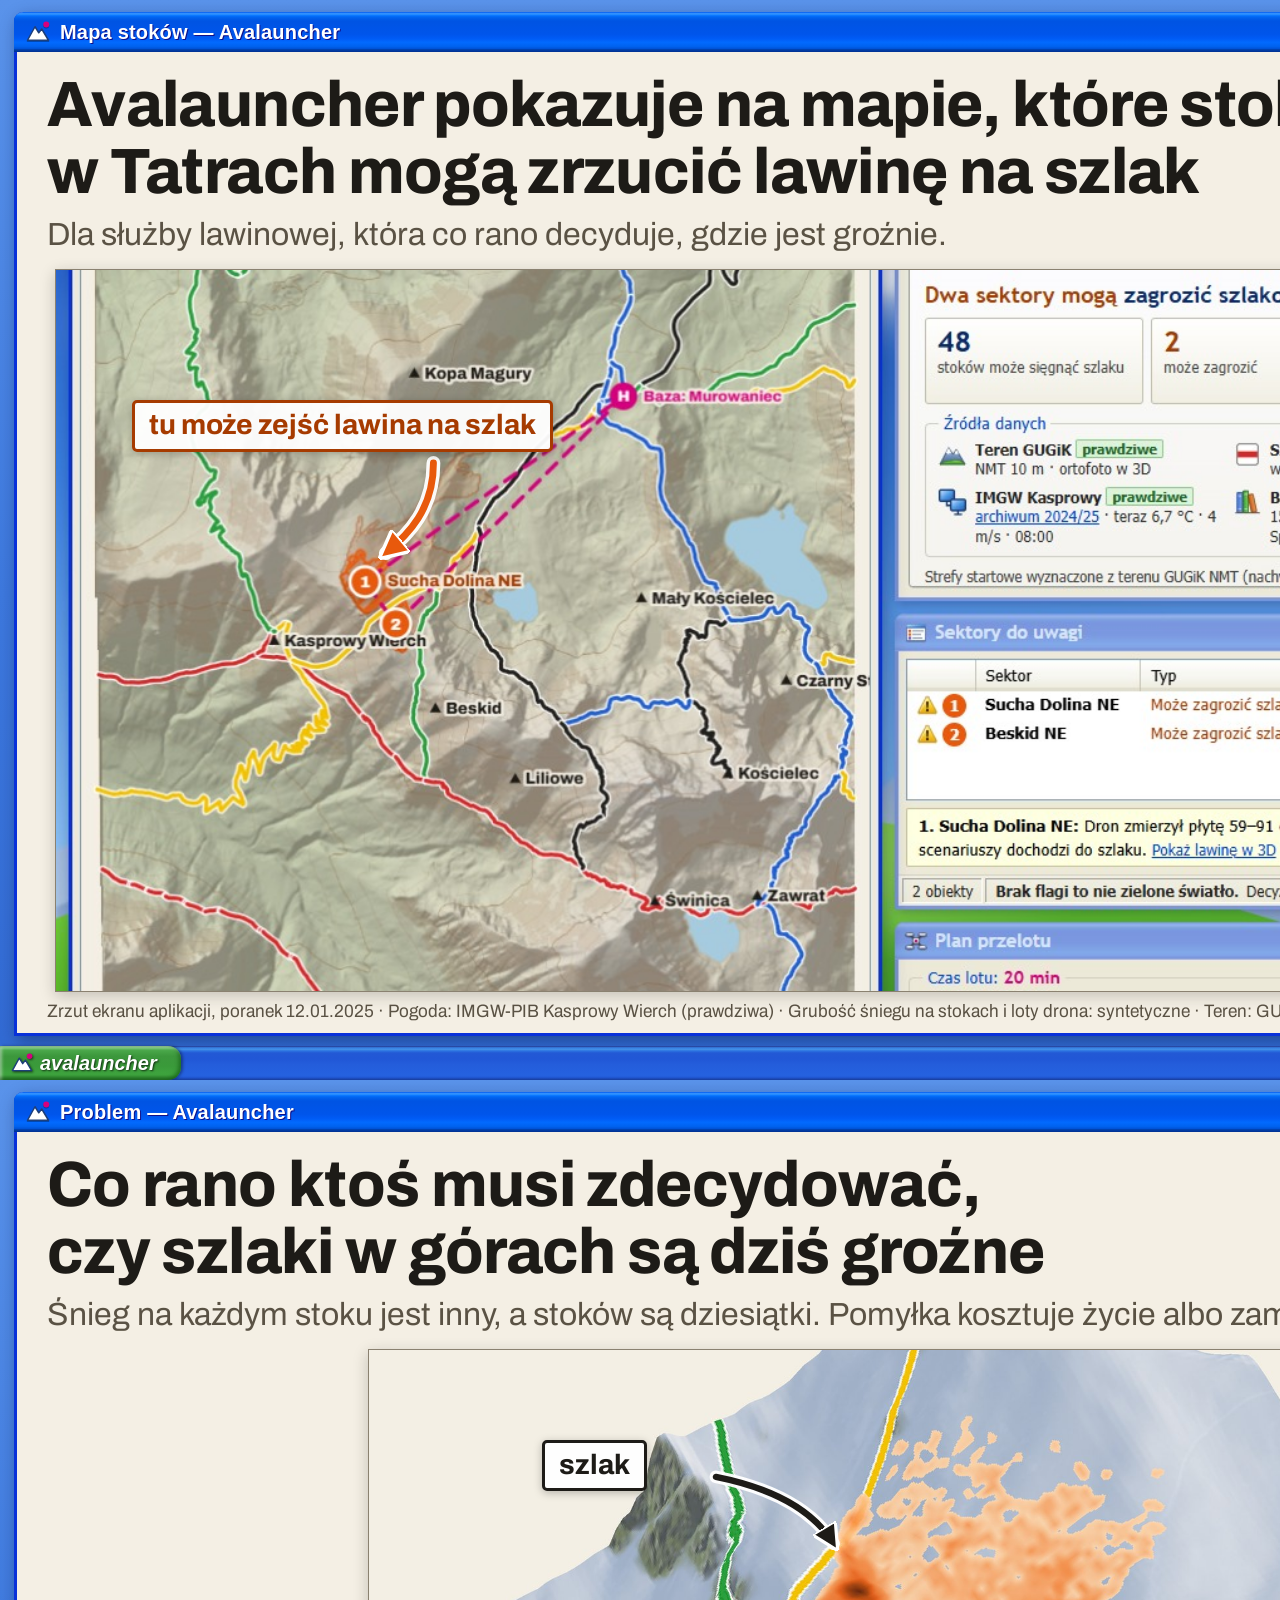
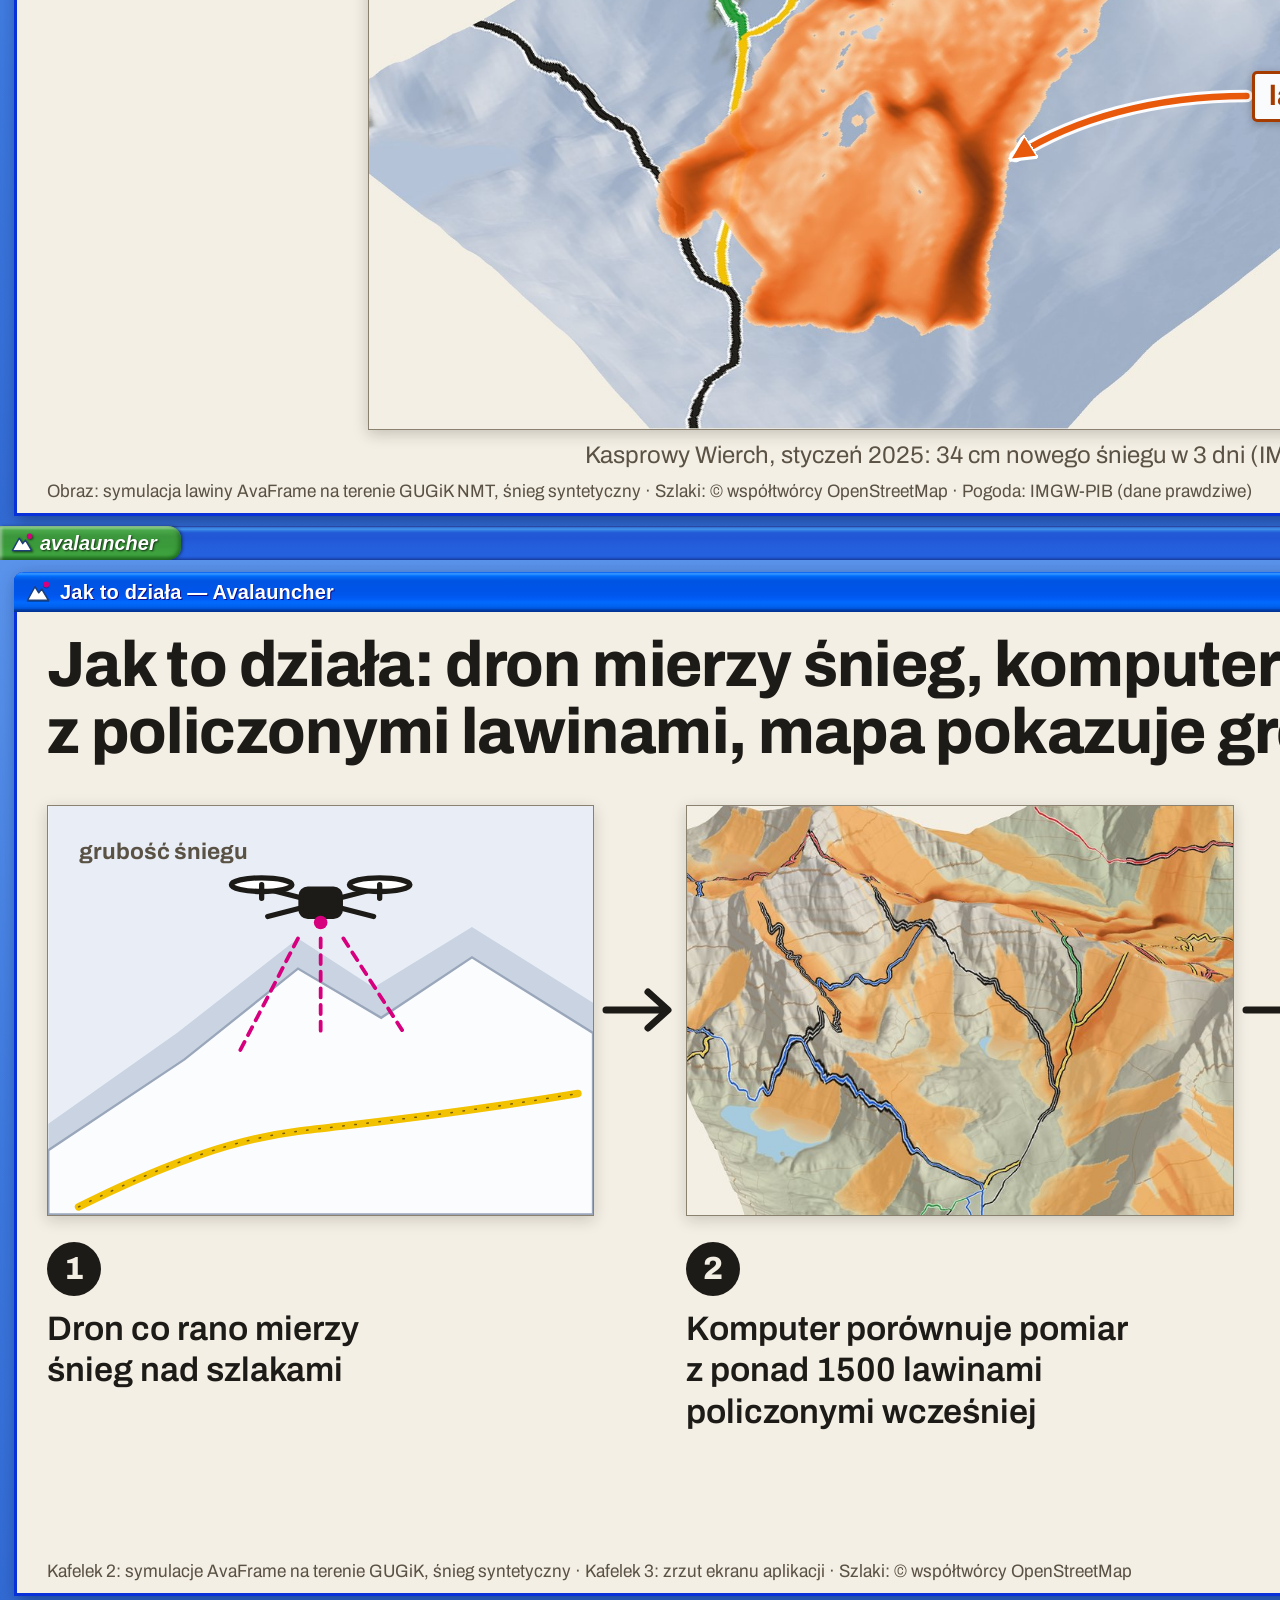
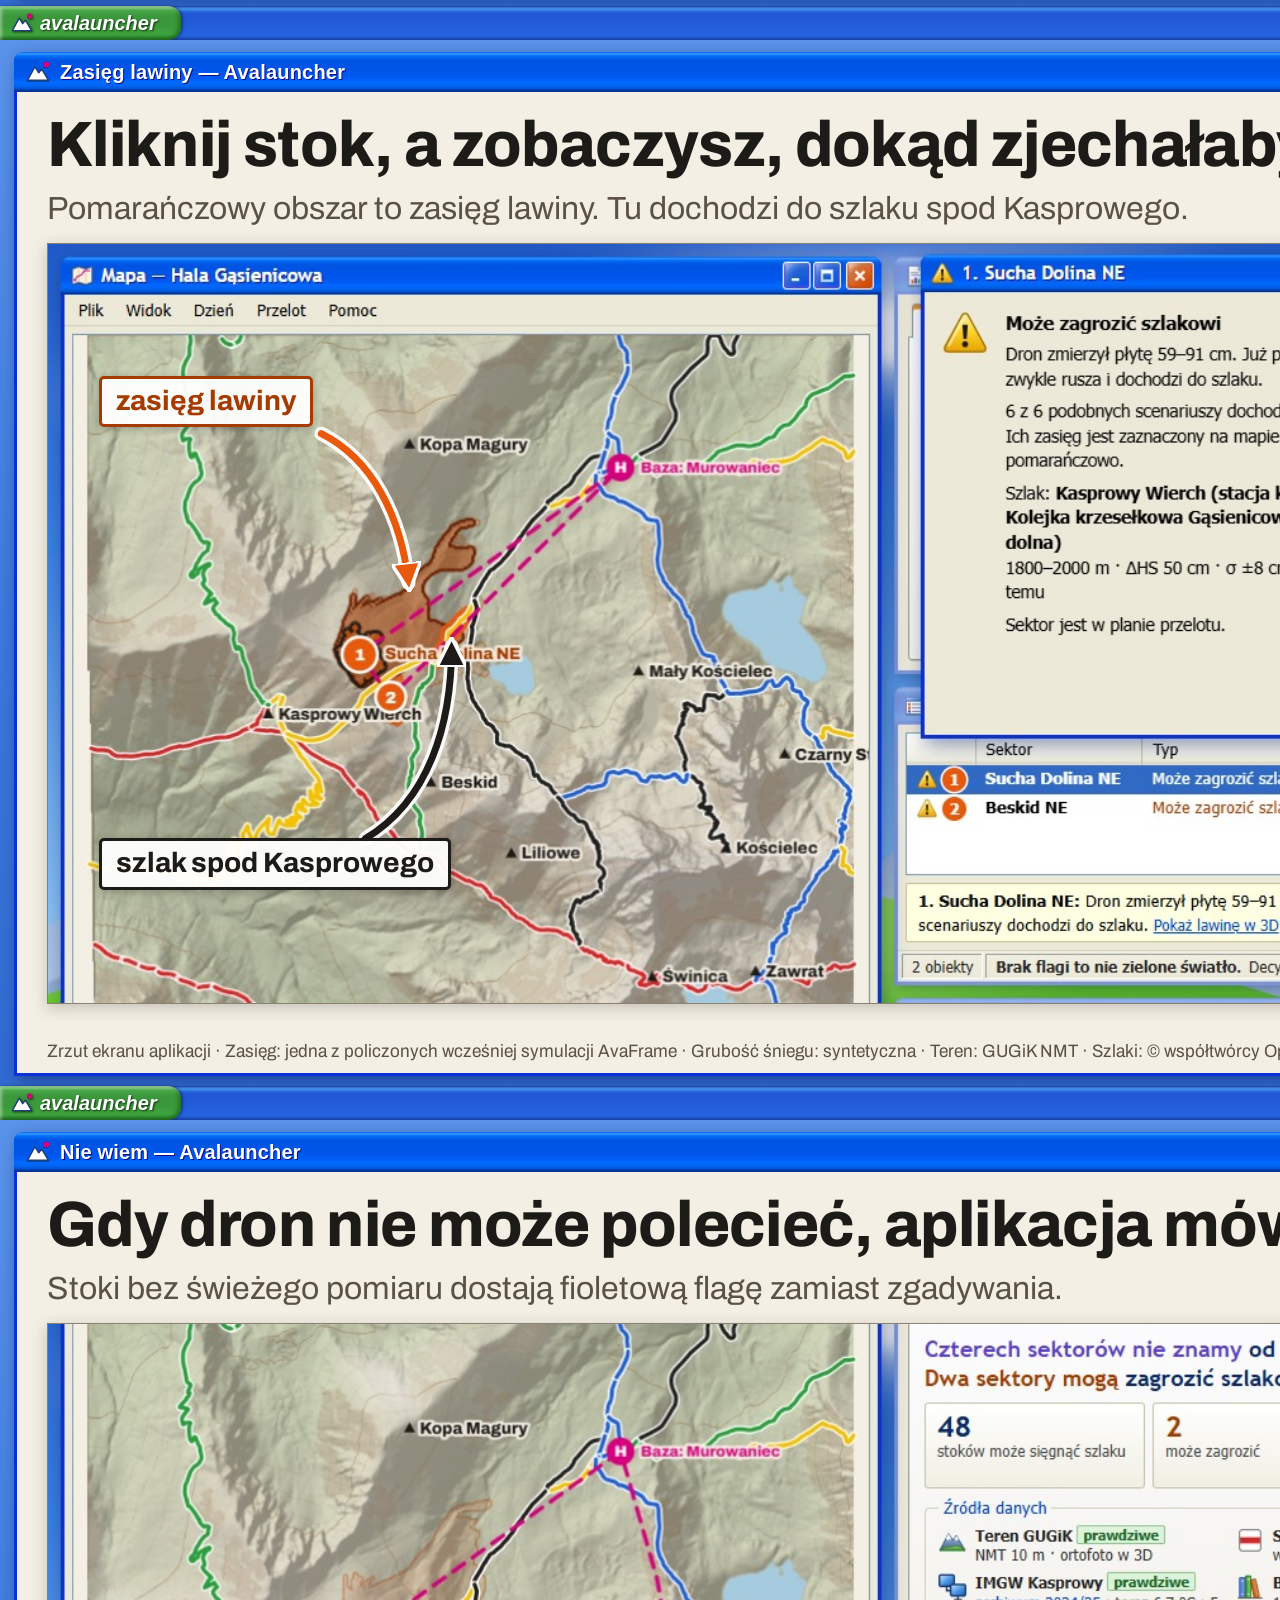
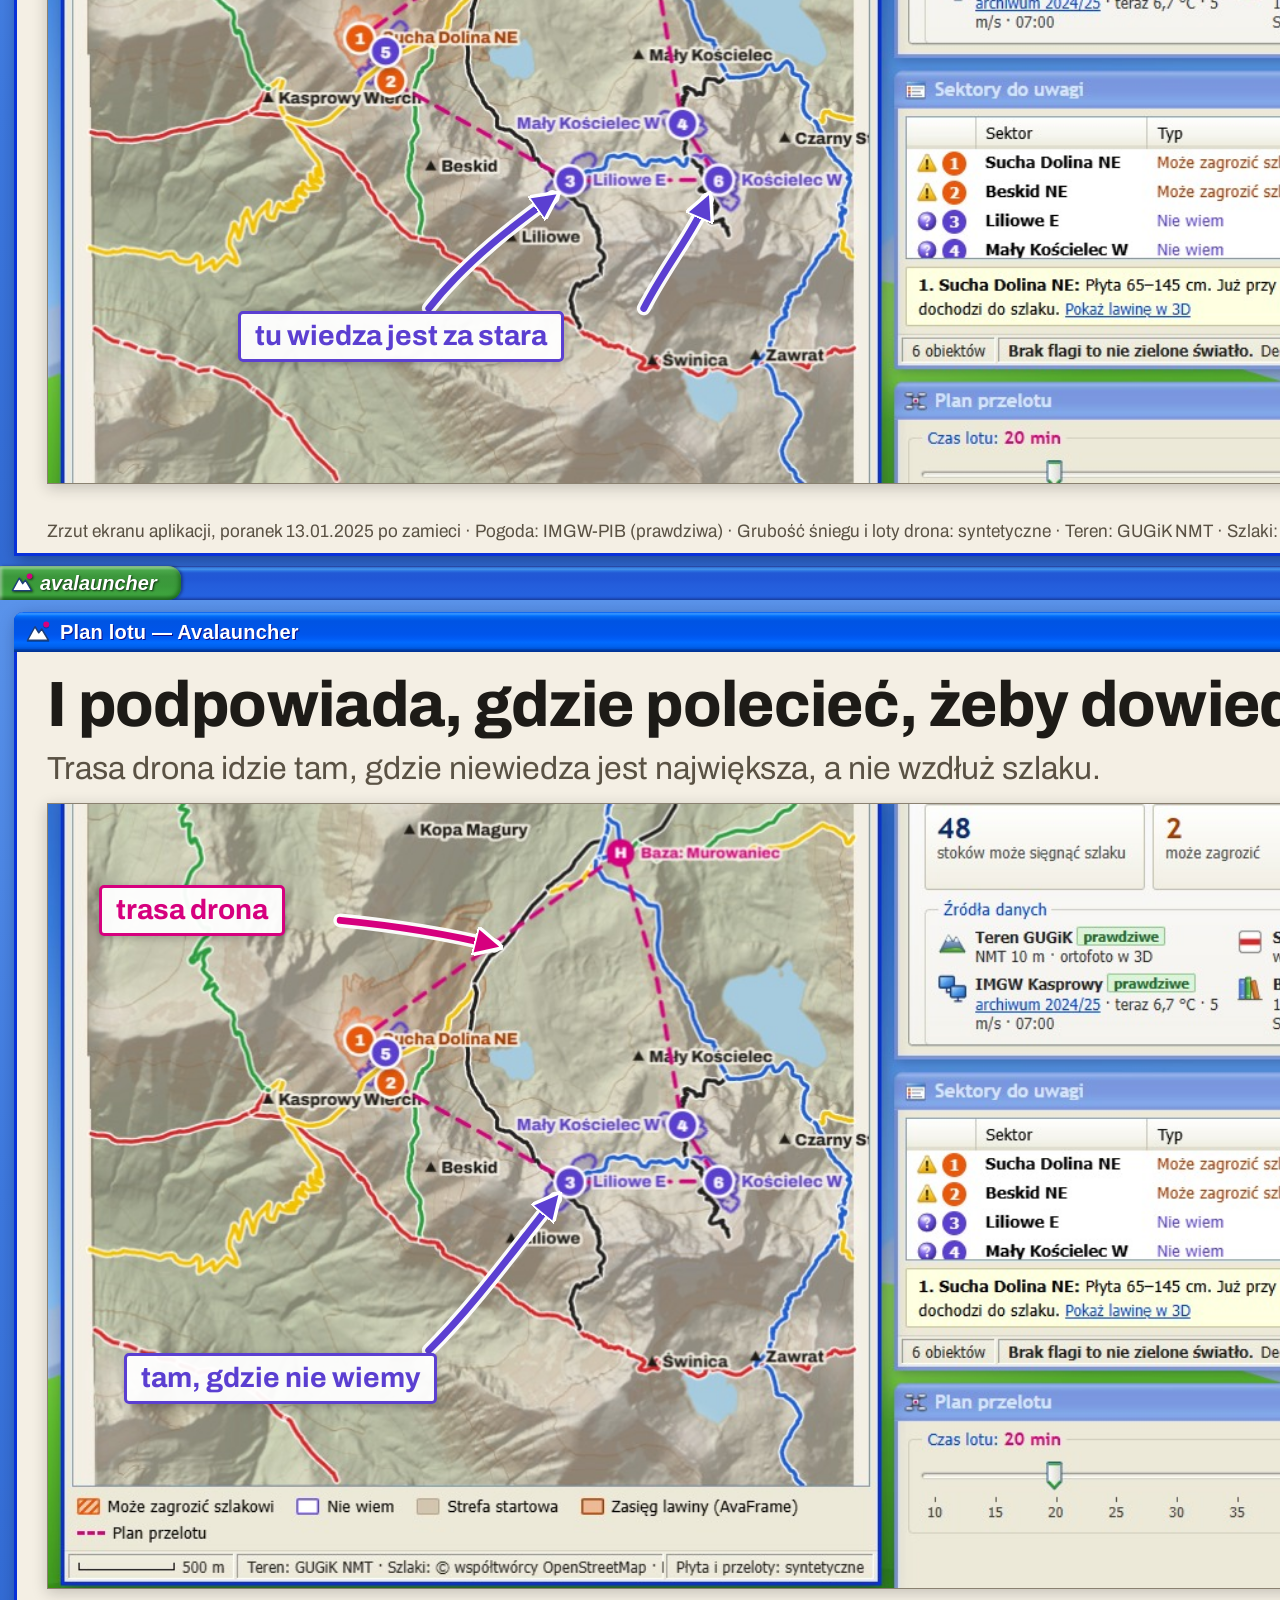
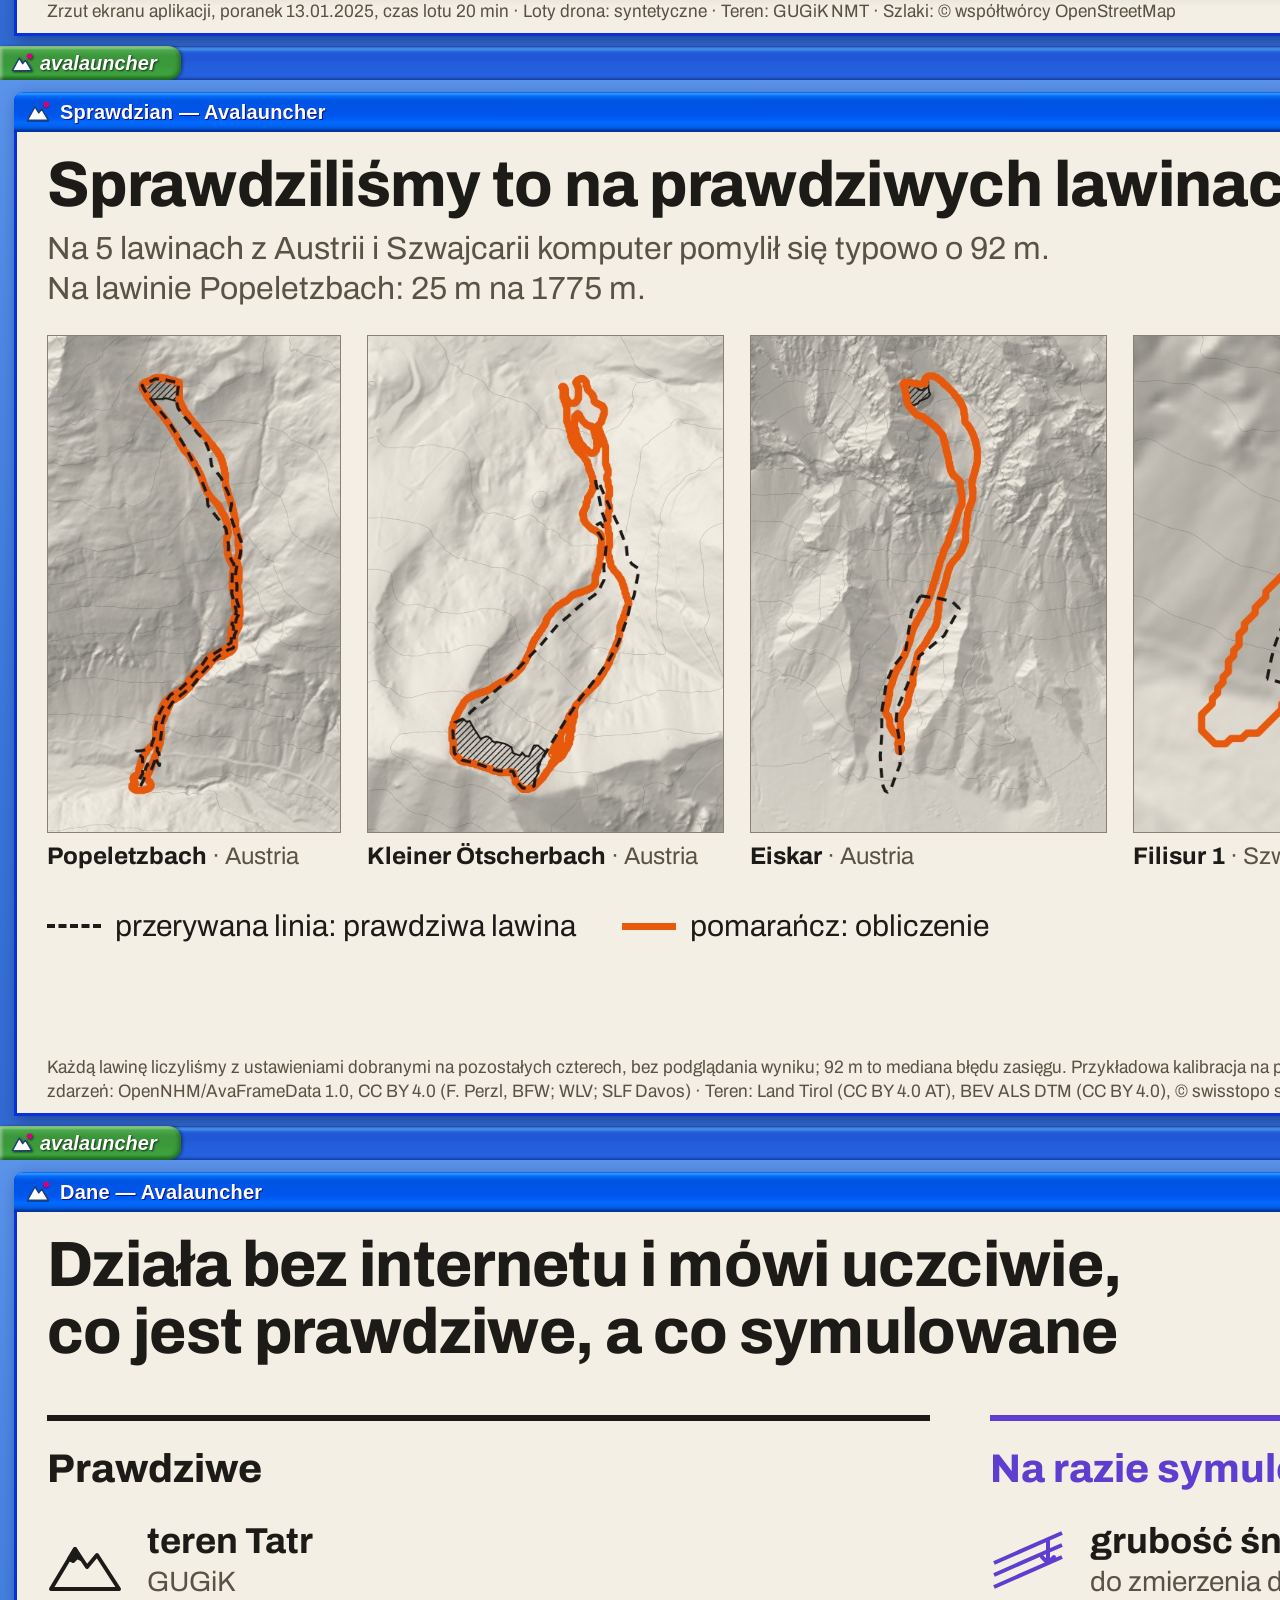
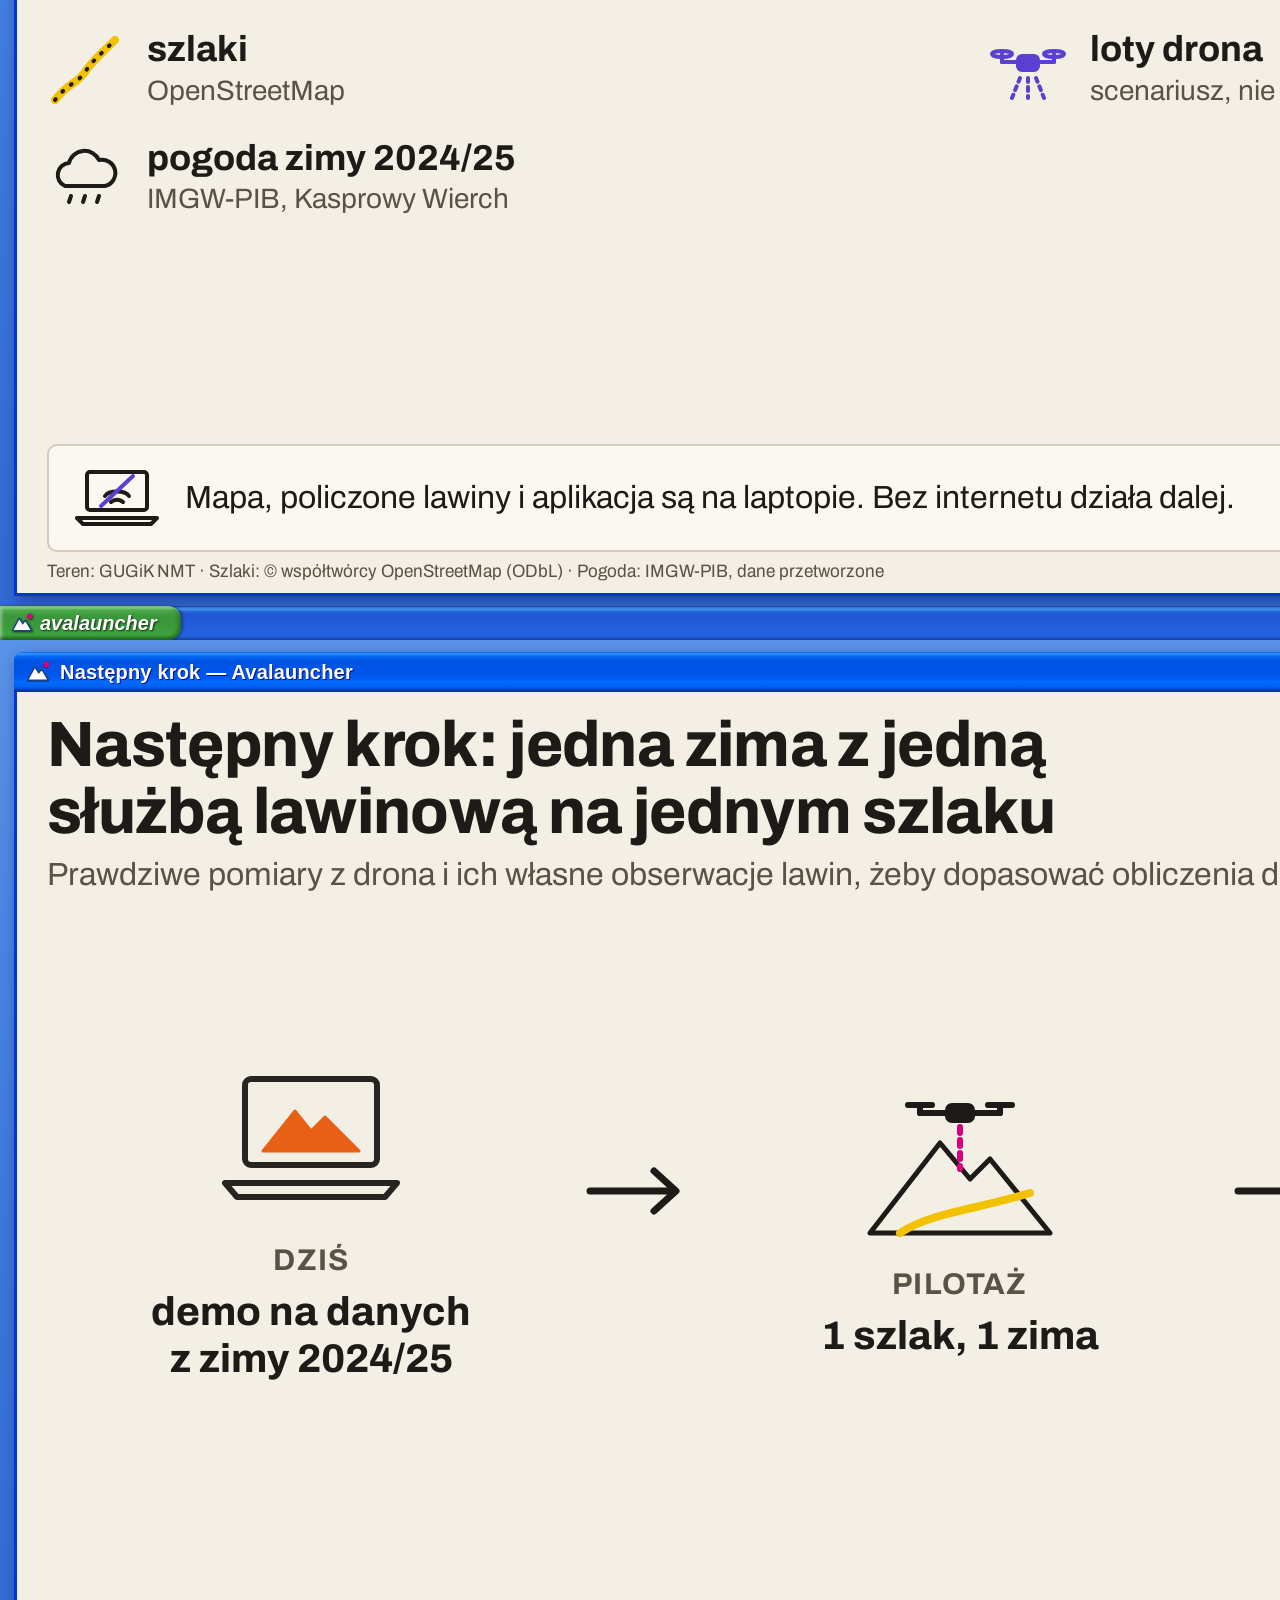
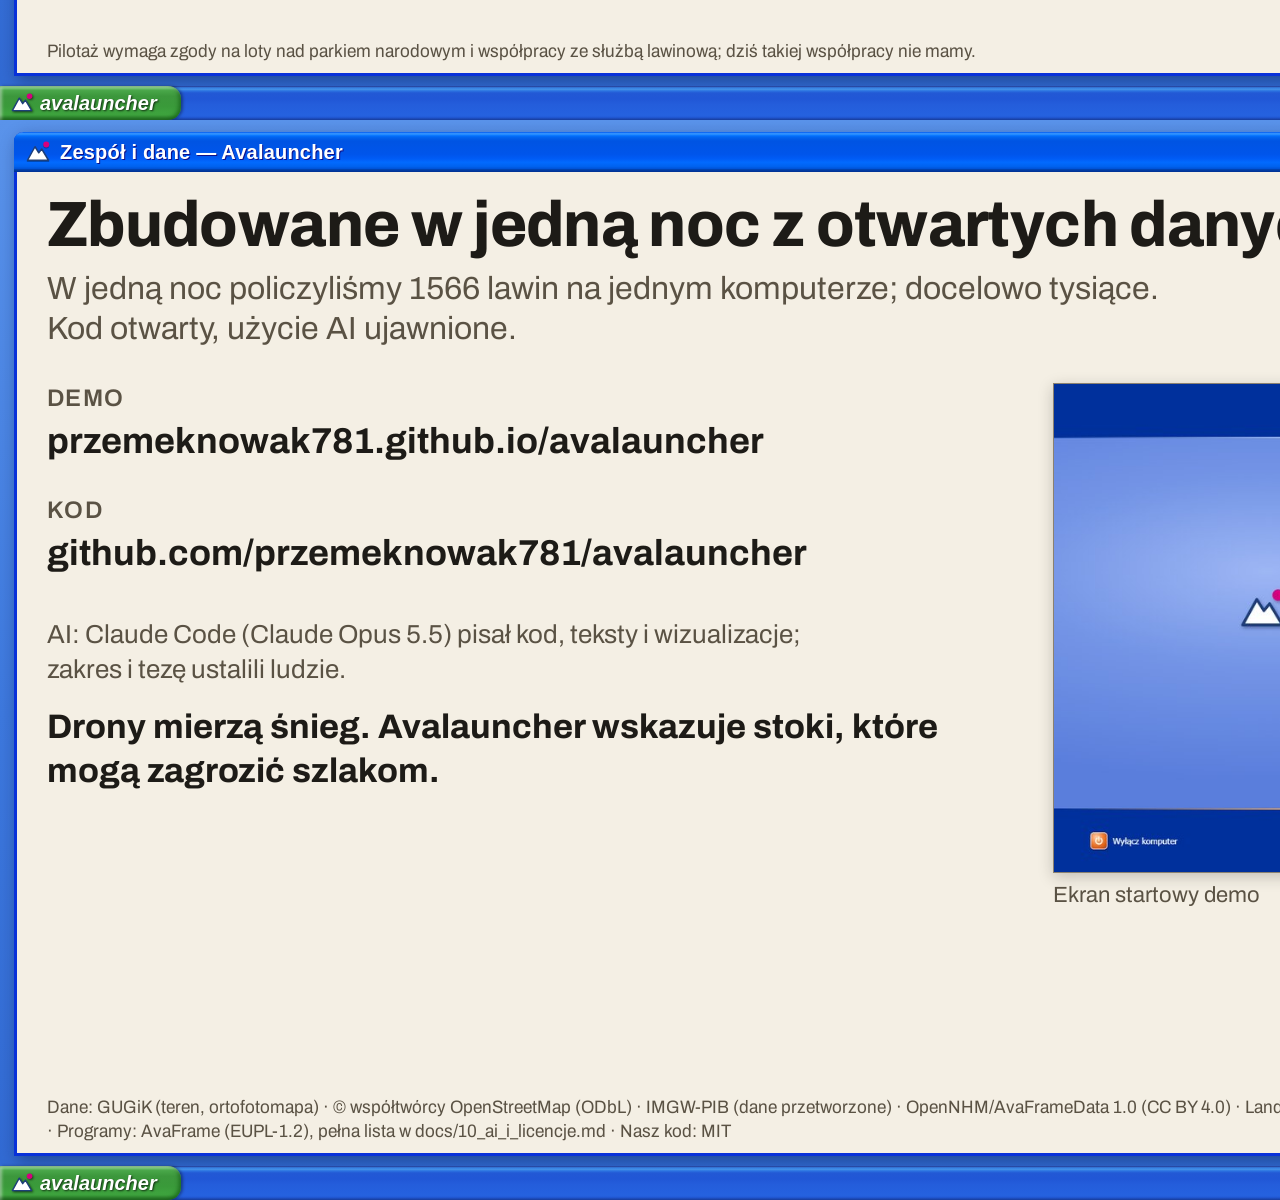
==== commit 85c90b1a: "Deck v2 for first-time viewers: plain-sentence titles, one number per slide, large app screenshots C" ====
--- a/deck/index.html
+++ b/deck/index.html
@@ -3,7 +3,7 @@
 <head>
 <meta charset="utf-8">
 <meta name="viewport" content="width=1920">
-<title>Avalauncher: deck</title>
+<title>Avalauncher deck</title>
 <style>
 @font-face { font-family: "Archivo"; src: url("Archivo-var.ttf") format("truetype"); font-weight: 100 900; font-stretch: 62% 125%; font-display: block; }
 @page { size: 1920px 1080px; margin: 0; }
@@ -50,458 +50,363 @@
   background: linear-gradient(180deg, #0c59b9 1%, #139ee9 6%, #18b5f2 10%, #139beb 14%, #1290e8 19%, #0d8dea 63%, #0d9ff1 81%, #0f9eed 88%, #119be9 91%, #1392e2 94%, #137ed7 97%, #095bc9 100%);
   border-left: 1px solid #1042af; box-shadow: inset 1px 0 1px #18bbff; }
 
+
 /* ---------- content: clean paper ---------- */
-.c { position: relative; flex: 1; min-height: 0; padding: 40px 66px 26px; display: flex; flex-direction: column; }
-h1 { margin: 0 0 26px; font-size: 56px; line-height: 1.1; font-weight: 760; font-stretch: 106%; letter-spacing: -0.006em; text-wrap: balance; max-width: 1760px; }
-.narrow h1 { max-width: 1420px; }
+.c { position: relative; flex: 1; min-height: 0; padding: 20px 30px 10px; display: flex; flex-direction: column; }
+h1 { margin: 0 0 10px; font-size: 64px; line-height: 1.04; font-weight: 760; font-stretch: 96%; letter-spacing: -0.01em; text-wrap: balance; }
+.sub { margin: 0 0 14px; font-size: 32px; line-height: 1.25; color: var(--ink2); max-width: 1700px; }
 p { margin: 0; }
-.foot { margin-top: auto; padding-top: 14px; font-size: 21px; line-height: 1.35; color: var(--ink2); font-stretch: 94%; }
-.cap { font-size: 28px; color: var(--ink2); margin-top: 12px; line-height: 1.3; }
-.shot { display: block; border: 1px solid #b9b09e; box-shadow: 0 3px 10px rgba(29, 27, 23, 0.14); }
+.foot { margin-top: 8px; font-size: 18px; line-height: 1.3; color: var(--ink2); font-stretch: 94%; }
 b, strong { font-weight: 720; }
 .nb { white-space: nowrap; }
 
-/* legend */
-.legend { display: flex; flex-wrap: wrap; gap: 10px 36px; font-size: 28px; color: var(--ink); align-items: center; }
-.legend span { display: inline-flex; align-items: center; gap: 12px; }
-.sw { width: 30px; height: 20px; border-radius: 3px; display: inline-block; flex: none; }
-.sw.hz { background: repeating-linear-gradient(135deg, var(--hazard) 0 4px, #f7c9a8 4px 8px); border: 2px solid var(--hazard); }
-.sw.uk { background: rgba(91, 63, 209, 0.12); border: 3px solid var(--unknown); }
-.sw.rt { height: 0; border-top: 4px dashed var(--route); border-radius: 0; width: 38px; }
-
-/* evidence ladder marker (slides 6-8) */
-.ladder { position: absolute; top: 36px; right: 56px; width: 310px; font-size: 23px; line-height: 1.2; color: var(--ink2); }
-.ladder .lt { font-weight: 700; font-size: 19px; letter-spacing: 0.04em; color: var(--ink2); margin-bottom: 8px; }
-.ladder ol { list-style: none; margin: 0; padding: 0; display: grid; gap: 6px; }
-.ladder li { display: flex; align-items: center; gap: 10px; padding: 4px 10px; border: 1.5px solid #cfc6b4; border-radius: 6px; }
-.ladder li::before { content: attr(data-n); width: 24px; height: 24px; flex: none; border-radius: 50%; display: grid; place-items: center; font-size: 15px; font-weight: 750; background: var(--paper2); color: var(--ink2); }
-.ladder li.on { background: var(--ink); border-color: var(--ink); color: var(--paper); font-weight: 650; }
-.ladder li.on::before { background: var(--paper); color: var(--ink); }
-.ladder li.logic { border-style: dashed; color: var(--muted); }
-.ladder li.logic.on { background: #e3ddd0; color: var(--ink2); border-color: var(--muted); }
-.ladder li.logic.on::before { background: #fff; color: var(--ink2); }
-
-/* big numbers */
-.big { display: flex; flex-direction: column; }
-.big b { font-size: 124px; line-height: 0.95; font-weight: 800; font-stretch: 116%; letter-spacing: -0.02em; }
-.big span { font-size: 32px; color: var(--ink2); margin-top: 6px; }
-
-/* ---------- slide 1 ---------- */
-.s1 .grid { display: grid; grid-template-columns: 512px 1fr; gap: 84px; flex: 1; min-height: 0; position: relative; z-index: 1; }
-.s1 figure { margin: 0; position: relative; height: 908px; align-self: start; }
-.s1 figure img { height: 100%; width: auto; display: block; border: 1px solid #b9b09e; }
-.scalebar { position: absolute; left: 14px; bottom: 14px; padding: 6px 12px 6px 10px; background: rgba(244, 239, 228, 0.92); font-size: 24px; font-weight: 650; display: flex; align-items: center; gap: 10px; border-radius: 3px; }
-.scalebar i { display: block; height: 7px; background: var(--ink); }
-.s1 .right { display: flex; flex-direction: column; padding-top: 6px; }
-.s1 .nums { display: grid; gap: 34px; margin: 10px 0 30px; }
-.s1 .iou { font-size: 31px; margin-bottom: 28px; }
-.s1 .legend { flex-direction: column; align-items: flex-start; gap: 12px; font-size: 27px; }
-.s1 .foot { font-size: 20px; }
-.bliss { position: absolute; left: 0; right: 0; bottom: 0; height: 360px; z-index: 0; pointer-events: none; }
-
-/* ---------- slide 2 ---------- */
-.s2 .row { display: grid; grid-template-columns: 1040px 1fr; gap: 56px; align-items: start; }
-.s2 .row img { width: 1040px; height: auto; }
-.s2 .alts { display: grid; gap: 26px; font-size: 30px; line-height: 1.28; padding-top: 4px; }
-.s2 .alts div { padding-top: 18px; border-top: 2px solid #d4cbb8; }
-.s2 .alts div:first-child { border-top: 0; padding-top: 0; }
-.s2 .alts .ours { border-top: 4px solid var(--ink); font-size: 34px; }
-
-/* ---------- slide 3 ---------- */
-.s3 .steps { display: grid; grid-template-columns: repeat(3, 1fr); gap: 48px; }
-.s3 .step h2 { margin: 0 0 16px; display: flex; gap: 16px; align-items: flex-start; font-size: 29px; line-height: 1.22; font-weight: 650; min-height: 74px; }
-.s3 .step h2 em { font-style: normal; flex: none; width: 58px; height: 58px; border-radius: 50%; background: var(--ink); color: var(--paper); display: grid; place-items: center; font-size: 34px; font-weight: 800; margin-top: -4px; }
-.s3 .step img { width: 100%; height: auto; }
-.s3 .step img + img { margin-top: 10px; }
-.s3 .below { display: flex; justify-content: space-between; align-items: center; margin-top: 26px; gap: 30px; }
-.s3 .below .cap { margin: 0; font-size: 28px; }
-
-/* ---------- slide 4 ---------- */
-.s4 .imgw { font-size: 30px; margin: -6px 0 24px; }
-.s4 .pair { display: grid; grid-template-columns: 1fr 1fr; gap: 44px; }
-.s4 .pair img { width: 100%; height: auto; }
-.s4 .pair .cap { font-size: 28px; color: var(--ink); font-weight: 650; }
-.s4 .legend { margin-top: 18px; }
-
-/* ---------- slide 5 ---------- */
-.s5 .row { display: grid; grid-template-columns: 470px 400px 1fr; gap: 52px; align-items: start; }
-.s5 .sat img { width: 470px; height: 470px; display: block; }
-.s5 .sat .cap { font-size: 28px; }
-.s5 .tiles { display: grid; gap: 14px; }
-.s5 .tiles .h { font-size: 28px; color: var(--ink2); }
-.s5 .tile { padding: 12px 18px; border: 2px solid #d4cbb8; border-radius: 8px; background: #fbf8f1; }
-.s5 .tile b { display: block; font-size: 40px; font-stretch: 112%; font-weight: 800; line-height: 1.05; }
-.s5 .tile span { font-size: 28px; }
-.s5 .note { font-size: 28px; line-height: 1.3; color: var(--ink2); margin-top: 4px; }
-.s5 .fails { display: grid; gap: 30px; }
-.s5 .fail { display: grid; grid-template-columns: 70px 1fr; gap: 20px; align-items: start; }
-.s5 .fail svg { width: 64px; height: 64px; }
-.s5 .fail b { display: block; font-size: 30px; }
-.s5 .fail span { font-size: 28px; color: var(--ink2); line-height: 1.28; display: block; }
-.s5 .def { display: grid; grid-template-columns: repeat(3, 1fr); gap: 36px; margin-top: 34px; padding-top: 22px; border-top: 4px solid var(--ink); }
-.s5 .def div { font-size: 28px; line-height: 1.25; color: var(--ink2); }
-.s5 .def b { display: block; font-size: 36px; color: var(--ink); font-stretch: 108%; font-weight: 780; }
-
-/* ---------- slide 6 ---------- */
-.s6 h1 { margin-bottom: 18px; }
-.s6 .legend { flex-direction: column; align-items: flex-start; gap: 6px; font-size: 28px; margin-top: 14px; }
-.ln { display: inline-block; width: 40px; height: 0; flex: none; }
-.ln.obs { border-top: 4px dashed var(--ink); }
-.ln.loo { border-top: 9px solid rgba(59, 16, 0, 0.6); }
-.sw.hatch { background: repeating-linear-gradient(135deg, var(--ink) 0 2px, transparent 2px 7px); border: 2px solid var(--ink); }
-.sw.fit { background: linear-gradient(90deg, #ffd6aa, #e8590c, #5a1a00); }
-.s6 .row { display: grid; grid-template-columns: 1322px 1fr; gap: 44px; align-items: start; }
-.s6 .evs { display: grid; grid-template-columns: repeat(5, 250px); gap: 18px; }
-.s6 .ev { margin: 0; }
-.s6 .ev .nm { font-size: 28px; font-weight: 720; font-stretch: 80%; line-height: 1.15; white-space: nowrap; }
-.s6 .ev .cty { font-size: 28px; color: var(--ink2); line-height: 1.2; margin-bottom: 8px; }
-.s6 .ev .pi { position: relative; height: 344px; display: flex; justify-content: center; background: var(--paper2); border: 1px solid #b9b09e; }
-.s6 .ev .pi img { height: 100%; max-width: 100%; object-fit: cover; display: block; }
-.s6 .ev .sb { position: absolute; right: 4px; bottom: 4px; padding: 3px 8px; background: rgba(244, 239, 228, 0.92); font-size: 22px; font-weight: 650; display: flex; align-items: center; gap: 8px; border-radius: 3px; }
-.s6 .ev .sb.l { right: auto; left: 4px; }
-.s6 .ev .sb i { display: block; height: 6px; background: var(--ink); }
-.s6 .ev .rs { margin-top: 8px; }
-.s6 .ev .rs b { display: block; font-size: 38px; line-height: 1.05; font-weight: 800; font-stretch: 108%; }
-.s6 .ev .rs span { font-size: 28px; color: var(--ink2); }
-.s6 .big b { font-size: 124px; }
-.s6 .big span { font-size: 30px; color: var(--ink); line-height: 1.25; }
-.s6 .more { margin-top: 10px; font-size: 28px; color: var(--ink2); line-height: 1.28; }
-.bar { margin-top: 16px; padding: 12px 0; border-top: 2px solid var(--ink); border-bottom: 2px solid var(--ink); font-size: 28px; font-weight: 620; line-height: 1.25; }
-.s6 .foot, .s7 .foot { font-size: 19px; }
-
-/* ---------- slide 7 ---------- */
-.s7 .stats { display: grid; grid-template-columns: 250px 330px 380px 1fr; gap: 36px; align-items: end; margin-bottom: 20px; }
-.s7 .stat b { white-space: nowrap; display: block; font-size: 76px; line-height: 1; font-weight: 800; font-stretch: 112%; letter-spacing: -0.015em; }
-.s7 .stat span { font-size: 28px; color: var(--ink2); line-height: 1.22; display: block; margin-top: 6px; }
-.s7 .stat.txt { font-size: 28px; line-height: 1.3; padding-bottom: 4px; font-weight: 600; }
-.s7 .row { display: grid; grid-template-columns: 1240px 1fr; gap: 46px; align-items: start; }
-.s7 .row img { width: 1240px; height: auto; display: block; }
-.s7 .lab { font-size: 28px; font-weight: 650; margin-bottom: 8px; }
-.s7 .tiles7 { display: grid; grid-template-columns: repeat(3, 1fr); gap: 12px; font-size: 28px; font-weight: 650; margin-bottom: 6px; color: var(--ink2); }
-.s7 .side { display: grid; gap: 22px; padding-top: 84px; }
-.s7 .side .legend { flex-direction: column; align-items: flex-start; gap: 10px; font-size: 28px; }
-.s7 .chain { font-size: 28px; line-height: 1.3; padding-top: 16px; border-top: 2px solid var(--ink); }
-.s7 .chain div + div { margin-top: 8px; }
-
-/* ---------- slide 8 ---------- */
-.s8 table { width: 100%; border-collapse: collapse; font-size: 28px; line-height: 1.22; }
-.s8 th { text-align: left; font-size: 24px; font-weight: 650; color: var(--ink2); padding: 0 18px 8px 0; border-bottom: 3px solid var(--ink); }
-.s8 td { padding: 8px 18px 8px 0; border-bottom: 1px solid #cfc6b4; vertical-align: top; }
-.s8 td.res { font-weight: 760; font-stretch: 106%; }
-.s8 tr.logic td { color: var(--muted); border-bottom: 2px dashed #b9b09e; }
-.s8 tr.logic td.res { color: var(--ink2); }
-.s8 .rl { font-size: 28px; margin: 10px 0 12px; color: var(--ink2); }
-.s8 .cols { display: grid; grid-template-columns: 1fr 1fr 1fr; gap: 34px; font-size: 21px; line-height: 1.32; color: var(--ink2); }
-.s8 .cols b { display: block; font-size: 18px; letter-spacing: 0.05em; color: var(--ink); margin-bottom: 3px; }
-.s8 .verdict { text-wrap: balance; margin-top: 18px; padding-top: 12px; border-top: 4px solid var(--ink); font-size: 30px; font-weight: 720; line-height: 1.25; }
-.s8 .not { font-size: 30px; margin-top: 6px; }
-.s8 .foot { font-size: 18px; padding-top: 8px; }
-
-/* ---------- slide 9 ---------- */
-.s9 .bg { position: absolute; inset: 0; width: 100%; height: 100%; object-fit: cover; }
-.s9 .veil { position: absolute; inset: 0; background: linear-gradient(180deg, rgba(244, 239, 228, 0.93) 0%, rgba(244, 239, 228, 0.72) 30%, rgba(244, 239, 228, 0.72) 75%, rgba(244, 239, 228, 0.93) 100%); }
-.s9 .c > *:not(.bg):not(.veil) { position: relative; }
-.s9 .tl { display: grid; grid-template-columns: 1fr 60px 1fr 60px 1fr; align-items: stretch; margin-top: 90px; }
-.s9 .tl .arr { align-self: center; }
-.s9 .st { background: var(--paper); border: 3px solid var(--ink); border-radius: 12px; padding: 26px 28px; min-height: 230px; box-shadow: 0 6px 22px rgba(29, 27, 23, 0.18); }
-.s9 .st em { font-style: normal; display: grid; place-items: center; width: 62px; height: 62px; border-radius: 50%; background: var(--ink); color: var(--paper); font-size: 36px; font-weight: 800; margin-bottom: 16px; }
-.s9 .st b { display: block; font-size: 36px; line-height: 1.18; font-stretch: 104%; }
-.s9 .st span { display: block; font-size: 28px; color: var(--ink2); margin-top: 8px; }
-.s9 .arr { width: 60px; height: 40px; }
-.s9 .todo { margin-top: 44px; font-size: 28px; color: var(--ink2); }
-
-/* ---------- slide 10 ---------- */
-.s10 .row { display: grid; grid-template-columns: 1fr 560px; gap: 60px; align-items: start; }
-.s10 .links { display: grid; gap: 6px; margin-bottom: 22px; }
-.s10 .links div { font-size: 34px; font-weight: 700; font-stretch: 104%; }
-.s10 .links span { font-weight: 450; color: var(--ink2); font-size: 28px; margin-right: 10px; }
-.s10 .kv { display: grid; grid-template-columns: 160px 1fr; gap: 12px 22px; font-size: 28px; line-height: 1.3; }
-.s10 .kv dt { font-weight: 720; }
-.s10 .kv dd { margin: 0; }
-.s10 .kv dd.small { font-size: 22px; color: var(--ink2); line-height: 1.34; }
-.s10 .ph { color: var(--ink2); font-style: italic; }
+/* big screenshot with callouts: SVG arrows in crop pixels, labels placed in % of the figure */
+.stage { flex: 1; min-height: 0; container-type: size; display: flex; justify-content: center; align-items: flex-start; }
+.shot { position: relative; margin: 0; width: min(100cqw, calc(100cqh * var(--ar))); aspect-ratio: var(--ar);
+  border: 1px solid #8a8170; box-shadow: 0 4px 14px rgba(29, 27, 23, 0.22); }
+.shot > img { display: block; width: 100%; height: 100%; }
+.shot > svg { position: absolute; inset: 0; width: 100%; height: 100%; overflow: visible; }
+.lab { position: absolute; left: calc(var(--x) / var(--w) * 100%); top: calc(var(--y) / var(--h) * 100%);
+  padding: 6px 14px 7px; font-size: 28px; line-height: 1.15; font-weight: 720; white-space: nowrap;
+  background: rgba(255, 255, 255, 0.95); border-radius: 5px; border: 3px solid currentColor; box-shadow: 0 2px 8px rgba(0, 0, 0, 0.25); }
+.lab.hz { color: var(--hazard-t); } .lab.uk { color: var(--unknown); } .lab.rt { color: var(--route); } .lab.ink { color: var(--ink); }
+.arr path { fill: none; stroke-linecap: round; }
+.arr .halo { stroke: #fff; stroke-width: 11; opacity: 0.95; }
+.arr .hz { stroke: var(--hazard); } .arr .uk { stroke: var(--unknown); } .arr .rt { stroke: var(--route); } .arr .ink { stroke: var(--ink); }
+.arr .ln { stroke-width: 5.5; }
+
+/* slide 2 */
+.s2 .stage { flex-direction: column; align-items: center; }
+.s2 .pic { justify-content: center; }
+.s2 .pic { flex: 1; min-height: 0; container-type: size; width: 100%; display: flex; }
+.s2 .cap { font-size: 24px; color: var(--ink2); margin-top: 10px; }
+
+/* slide 3: three tiles */
+.s3 h1 { margin-bottom: 40px; }
+.tiles { display: grid; grid-template-columns: 1fr 92px 1fr 92px 1fr; align-items: start; }
+.tile .pic { width: 100%; aspect-ratio: 4 / 3; border: 1px solid #8a8170; box-shadow: 0 4px 14px rgba(29, 27, 23, 0.18); overflow: hidden; background: #fff; }
+.tile .pic img, .tile .pic svg { display: block; width: 100%; height: 100%; }
+.tile .n { display: inline-grid; place-items: center; width: 54px; height: 54px; border-radius: 50%; background: var(--ink); color: var(--paper);
+  font-size: 32px; font-weight: 800; margin: 26px 0 12px; }
+.tile p { font-size: 34px; line-height: 1.22; font-weight: 600; text-wrap: balance; }
+.tiles .go { align-self: start; margin-top: 170px; width: 92px; height: 70px; }
+.s3 .foot, .s7 .foot, .s9 .foot { margin-top: auto; }
+
+/* slide 7: five panels */
+.s7 .row { margin-top: 12px; display: grid; grid-template-columns: 0.825fr 1fr 1fr 1fr 1fr; gap: 26px; align-items: start; }
+.s7 figure { margin: 0; }
+.s7 figure img { display: block; width: 100%; height: auto; border: 1px solid #8a8170; }
+.s7 figcaption { font-size: 24px; margin-top: 8px; color: var(--ink2); }
+.s7 figcaption b { color: var(--ink); }
+.s7 .legend { display: flex; gap: 46px; font-size: 30px; margin-top: 34px; align-items: center; }
+.s7 .legend span { display: inline-flex; gap: 14px; align-items: center; }
+.ln-obs { width: 54px; border-top: 4px dashed var(--ink); display: inline-block; }
+.ln-calc { width: 54px; border-top: 7px solid var(--hazard); display: inline-block; }
+
+/* slide 8: two columns */
+.cols { display: grid; grid-template-columns: 1fr 1fr; gap: 60px; margin-top: 40px; }
+.col { border-top: 6px solid var(--ink); padding-top: 22px; }
+.col.sim { border-top-color: var(--unknown); }
+.col h2 { margin: 0 0 26px; font-size: 40px; font-weight: 760; font-stretch: 100%; }
+.col.sim h2 { color: var(--unknown); }
+.item { display: grid; grid-template-columns: 76px 1fr; gap: 24px; align-items: center; margin-bottom: 28px; }
+.item svg { width: 76px; height: 76px; }
+.item b { display: block; font-size: 36px; line-height: 1.15; }
+.item span { font-size: 28px; color: var(--ink2); }
+.offline { margin-top: auto; display: flex; gap: 26px; align-items: center; padding: 20px 26px; background: #fbf8f1; border: 2px solid #d4cbb8; border-radius: 10px; font-size: 32px; }
+.offline svg { width: 84px; height: 64px; flex: none; }
+
+/* slide 9: timeline */
+.tl { display: grid; grid-template-columns: 1fr 120px 1fr 120px 1fr; align-items: center; margin-top: 150px; }
+.st { text-align: center; }
+.st svg { width: 200px; height: 160px; display: block; margin: 0 auto 22px; }
+.st em { display: block; font-style: normal; font-size: 30px; font-weight: 700; color: var(--ink2); letter-spacing: 0.04em; text-transform: uppercase; margin-bottom: 8px; }
+.st b { display: block; font-size: 40px; line-height: 1.18; font-weight: 740; }
+.st.now svg { opacity: 0.95; }
+.tl .go { width: 120px; height: 70px; margin-top: -60px; }
+
+/* slide 10 */
+.s10 .row { flex: 1; min-height: 0; display: grid; grid-template-columns: 1fr 820px; gap: 70px; align-items: start; margin-top: 20px; }
+.links { display: grid; gap: 30px; }
+.links div { font-size: 36px; font-weight: 700; }
+.links div span { display: block; font-size: 24px; font-weight: 600; color: var(--ink2); text-transform: uppercase; letter-spacing: 0.06em; margin-bottom: 4px; }
+.ai { font-size: 26px; color: var(--ink2); margin-top: 40px; line-height: 1.35; max-width: 820px; }
 .s10 figure { margin: 0; }
-.s10 figure img { width: 560px; height: auto; opacity: 0.85; }
-.s10 figure figcaption { font-size: 28px; line-height: 1.25; color: var(--ink2); margin-top: 8px; }
-.s10 .slogan { margin-top: auto; padding-top: 18px; border-top: 4px solid var(--ink); font-size: 40px; font-weight: 780; font-stretch: 106%; line-height: 1.2; }
-.s10 .foot { margin-top: 10px; padding-top: 0; }
+.s10 figure img { display: block; width: 100%; height: auto; border: 1px solid #8a8170; box-shadow: 0 4px 14px rgba(29, 27, 23, 0.22); }
+.s10 figcaption { font-size: 22px; color: var(--ink2); margin-top: 8px; }
+.slogan { font-size: 34px; font-weight: 720; margin-top: 18px; }
 </style>
 </head>
 <body>
+<svg width="0" height="0" style="position:absolute" aria-hidden="true">
+  <defs>
+    <marker id="mhz" viewBox="0 0 10 10" refX="7" refY="5" markerWidth="4.2" markerHeight="4.2" orient="auto-start-reverse"><path d="M0 0 L10 5 L0 10 Z" fill="#e8590c" stroke="#fff" stroke-width="1.2"/></marker>
+    <marker id="muk" viewBox="0 0 10 10" refX="7" refY="5" markerWidth="4.2" markerHeight="4.2" orient="auto-start-reverse"><path d="M0 0 L10 5 L0 10 Z" fill="#5b3fd1" stroke="#fff" stroke-width="1.2"/></marker>
+    <marker id="mrt" viewBox="0 0 10 10" refX="7" refY="5" markerWidth="4.2" markerHeight="4.2" orient="auto-start-reverse"><path d="M0 0 L10 5 L0 10 Z" fill="#d6007e" stroke="#fff" stroke-width="1.2"/></marker>
+    <marker id="mink" viewBox="0 0 10 10" refX="7" refY="5" markerWidth="4.2" markerHeight="4.2" orient="auto-start-reverse"><path d="M0 0 L10 5 L0 10 Z" fill="#1d1b17" stroke="#fff" stroke-width="1.2"/></marker>
+  </defs>
+</svg>
 
 <!-- 1 -->
-<section class="slide s1" data-label="Popeletzbach, 7.04.2009" data-bare="1">
-  <div class="c">
-    <svg class="bliss" viewBox="0 0 1886 360" preserveAspectRatio="none" aria-hidden="true">
-      <defs><linearGradient id="hill" x1="0" y1="0" x2="0" y2="1"><stop offset="0" stop-color="#7fa850" stop-opacity="0.16"/><stop offset="1" stop-color="#7fa850" stop-opacity="0.04"/></linearGradient></defs>
-      <path d="M0 360 L0 250 C 260 150, 620 92, 980 120 C 1300 146, 1560 210, 1886 168 L1886 360 Z" fill="url(#hill)"/>
-      <path d="M0 360 L0 300 C 420 236, 900 226, 1300 262 C 1560 286, 1740 270, 1886 250 L1886 360 Z" fill="#7fa850" fill-opacity="0.06"/>
-    </svg>
-    <div class="grid">
-      <figure>
-        <img src="img/s1_popeletzbach.jpg" alt="Popeletzbach: ślad prawdziwej lawiny i ślad z fizyki">
-        <div class="scalebar"><i style="width:205px"></i>500 m</div>
+<section class="slide s1" data-label="Mapa stoków">
+  <div class="c">
+    <h1>Avalauncher pokazuje na mapie, które stoki w Tatrach mogą zrzucić lawinę na szlak</h1>
+    <p class="sub">Dla służby lawinowej, która co rano decyduje, gdzie jest groźnie.</p>
+    <div class="stage">
+      <figure class="shot" style="--ar:1440/575; --w:1440; --h:575">
+        <img src="img/v2_s1.jpg" alt="Avalauncher: mapa Hali Gąsienicowej z dwoma pomarańczowymi stokami nad szlakiem">
+        <svg class="arr" viewBox="0 0 1440 575" aria-hidden="true">
+          <path class="halo" d="M300 154 C 300 191, 280 211, 262 226"/>
+          <path class="ln hz" d="M300 154 C 300 191, 280 211, 262 226" marker-end="url(#mhz)"/>
+        </svg>
+        <div class="lab hz" style="--x:60; --y:104">tu może zejść lawina na szlak</div>
       </figure>
-      <div class="right">
-        <h1>Ta lawina zeszła naprawdę. Fizyka z ustawieniami dobranymi na innych lawinach pomyliła się o 25&nbsp;m na 1775&nbsp;m.</h1>
-        <div class="nums">
-          <div class="big"><b>1775 m</b><span>tyle przejechała prawdziwa lawina</span></div>
-          <div class="big"><b>25 m</b><span>tyle się pomyliliśmy, jeden szkolny basen</span></div>
-        </div>
-        <p class="iou">Wspólna część obrysów 0,70: na 10 kratek 7 wspólnych</p>
-        <div class="legend">
-          <span><i class="ln obs"></i>przerywana: prawdziwa lawina, ślad zmierzony w terenie</span>
-          <span><i class="ln loo"></i>ciemna gruba: nasza fizyka, bez podglądania tej lawiny</span>
-        </div>
-        <p class="foot">Popeletzbach, Tyrol Wschodni (Austria), mokra lawina, 7.04.2009. Test bez podglądania: ustawienia dobrane na 4 innych lawinach. Najlepszy z 5 testów, wszystkie na slajdzie 6. Przykładowa kalibracja, nie dla Tatr.<br>Obrys: OpenNHM/AvaFrameData (F. Perzl, BFW), CC BY 4.0 · Teren: Land Tirol, CC BY 4.0 AT · Model: AvaFrame com1DFA</p>
-      </div>
-    </div>
+    </div>
+    <p class="foot">Zrzut ekranu aplikacji, poranek 12.01.2025 · Pogoda: IMGW-PIB Kasprowy Wierch (prawdziwa) · Grubość śniegu na stokach i loty drona: syntetyczne · Teren: GUGiK NMT · Szlaki: © współtwórcy OpenStreetMap</p>
   </div>
 </section>
 
 <!-- 2 -->
-<section class="slide s2" data-label="Teza">
-  <div class="c">
-    <h1>Drony regularnie mierzą śnieg nad szlakami, a Avalauncher porównuje każdy pomiar z 1566 lawinami policzonymi z góry.</h1>
+<section class="slide s2" data-label="Problem">
+  <div class="c">
+    <h1>Co rano ktoś musi zdecydować, czy szlaki w górach są dziś groźne</h1>
+    <p class="sub">Śnieg na każdym stoku jest inny, a stoków są dziesiątki. Pomyłka kosztuje życie albo zamknięty szlak.</p>
+    <div class="stage">
+      <div class="pic">
+        <figure class="shot" style="--ar:1800/1035; --w:1024; --h:589">
+          <img src="img/s2_hero_s22.jpg" alt="Symulowana lawina ze stoku Sucha Dolina przecina żółty szlak">
+          <svg class="arr" viewBox="0 0 1024 589" aria-hidden="true">
+            <path class="halo" d="M300 110 C 350 120, 385 140, 402 168"/>
+            <path class="ln ink" d="M300 110 C 350 120, 385 140, 402 168" marker-end="url(#mink)"/>
+            <path class="halo" d="M760 300 C 680 300, 610 320, 560 352"/>
+            <path class="ln hz" d="M760 300 C 680 300, 610 320, 560 352" marker-end="url(#mhz)"/>
+          </svg>
+          <div class="lab ink" style="--x:150; --y:78; --w:1024; --h:589">szlak</div>
+          <div class="lab hz" style="--x:765; --y:278; --w:1024; --h:589">lawina</div>
+        </figure>
+      </div>
+      <p class="cap">Kasprowy Wierch, styczeń 2025: 34 cm nowego śniegu w 3 dni (IMGW)</p>
+    </div>
+    <p class="foot">Obraz: symulacja lawiny AvaFrame na terenie GUGiK NMT, śnieg syntetyczny · Szlaki: © współtwórcy OpenStreetMap · Pogoda: IMGW-PIB (dane prawdziwe)</p>
+  </div>
+</section>
+
+<!-- 3 -->
+<section class="slide s3" data-label="Jak to działa">
+  <div class="c">
+    <h1>Jak to działa: dron mierzy śnieg, komputer porównuje z policzonymi lawinami, mapa pokazuje groźne stoki</h1>
+    <div class="tiles">
+      <div class="tile">
+        <div class="pic">
+          <svg viewBox="0 0 720 540" aria-label="Dron nad zaśnieżonym stokiem">
+            <rect width="720" height="540" fill="#e9eef6"/>
+            <path d="M0 540 L0 420 L170 300 L330 175 L430 240 L560 160 L720 260 L720 540 Z" fill="#c9d3e2"/>
+            <path d="M0 540 L0 455 L180 335 L330 215 L440 280 L560 200 L720 300 L720 540 Z" fill="#fbfcfe" stroke="#9aa7bb" stroke-width="3"/>
+            <path d="M40 530 C 160 470, 250 440, 330 430 S 520 410, 700 380" fill="none" stroke="#f2c200" stroke-width="10" stroke-linecap="round"/>
+            <path d="M40 530 C 160 470, 250 440, 330 430 S 520 410, 700 380" fill="none" stroke="#7a5c00" stroke-width="2" stroke-dasharray="2 14" stroke-linecap="round"/>
+            <g stroke="#d6007e" stroke-width="5" stroke-dasharray="12 10" fill="none" stroke-linecap="round">
+              <path d="M330 175 L250 330"/><path d="M360 175 L360 300"/><path d="M390 175 L470 300"/>
+            </g>
+            <g transform="translate(360 128)" stroke="#1d1b17" stroke-width="7" stroke-linecap="round" fill="none">
+              <path d="M-70 -18 L70 18 M-70 18 L70 -18"/>
+              <rect x="-26" y="-18" width="52" height="36" rx="9" fill="#1d1b17"/>
+              <ellipse cx="-78" cy="-24" rx="40" ry="9" fill="#fff"/><ellipse cx="78" cy="-24" rx="40" ry="9" fill="#fff"/>
+              <ellipse cx="-78" cy="24" rx="40" ry="9" fill="#fff" opacity="0"/>
+              <path d="M-78 -24 V-6 M78 -24 V-6"/>
+              <circle cx="0" cy="26" r="9" fill="#d6007e" stroke="none"/>
+            </g>
+            <g fill="#5a5244" font-family="Archivo, sans-serif" font-size="30" font-weight="700">
+              <text x="40" y="70">grubość śniegu</text>
+            </g>
+          </svg>
+        </div>
+        <span class="n">1</span>
+        <p>Dron co rano mierzy śnieg nad szlakami</p>
+      </div>
+      <svg class="go" viewBox="0 0 92 70" aria-hidden="true"><path d="M12 35 H70 M54 17 L74 35 L54 53" fill="none" stroke="#1d1b17" stroke-width="7" stroke-linecap="round" stroke-linejoin="round"/></svg>
+      <div class="tile">
+        <div class="pic"><img src="img/v2_t2.jpg" alt="Dziesiątki pomarańczowych torów policzonych lawin na mapie 3D"></div>
+        <span class="n">2</span>
+        <p>Komputer porównuje pomiar z ponad 1500 lawinami policzonymi wcześniej</p>
+      </div>
+      <svg class="go" viewBox="0 0 92 70" aria-hidden="true"><path d="M12 35 H70 M54 17 L74 35 L54 53" fill="none" stroke="#1d1b17" stroke-width="7" stroke-linecap="round" stroke-linejoin="round"/></svg>
+      <div class="tile">
+        <div class="pic"><img src="img/v2_t3.jpg" alt="Mapa w aplikacji z pomarańczowymi stokami"></div>
+        <span class="n">3</span>
+        <p>Mapa pokazuje stoki, które mogą zagrozić szlakowi</p>
+      </div>
+    </div>
+    <p class="foot">Kafelek 2: symulacje AvaFrame na terenie GUGiK, śnieg syntetyczny · Kafelek 3: zrzut ekranu aplikacji · Szlaki: © współtwórcy OpenStreetMap</p>
+  </div>
+</section>
+
+<!-- 4 -->
+<section class="slide s4" data-label="Zasięg lawiny">
+  <div class="c">
+    <h1>Kliknij stok, a zobaczysz, dokąd zjechałaby lawina</h1>
+    <p class="sub">Pomarańczowy obszar to zasięg lawiny. Tu dochodzi do szlaku spod Kasprowego.</p>
+    <div class="stage">
+      <figure class="shot" style="--ar:1440/600; --w:1440; --h:600">
+        <img src="img/v2_s4.jpg" alt="Po kliknięciu stoku Sucha Dolina NE: zasięg lawiny na mapie i karta stoku">
+        <svg class="arr" viewBox="0 0 1440 600" aria-hidden="true">
+          <path class="halo" d="M215 150 C 255 170, 278 215, 284 268"/>
+          <path class="ln hz" d="M215 150 C 255 170, 278 215, 284 268" marker-end="url(#mhz)"/>
+          <path class="halo" d="M250 470 C 300 440, 318 380, 318 318"/>
+          <path class="ln ink" d="M250 470 C 300 440, 318 380, 318 318" marker-end="url(#mink)"/>
+        </svg>
+        <div class="lab hz" style="--x:40; --y:104">zasięg lawiny</div>
+        <div class="lab ink" style="--x:40; --y:470">szlak spod Kasprowego</div>
+      </figure>
+    </div>
+    <p class="foot">Zrzut ekranu aplikacji · Zasięg: jedna z policzonych wcześniej symulacji AvaFrame · Grubość śniegu: syntetyczna · Teren: GUGiK NMT · Szlaki: © współtwórcy OpenStreetMap</p>
+  </div>
+</section>
+
+<!-- 5 -->
+<section class="slide s5" data-label="Nie wiem">
+  <div class="c">
+    <h1>Gdy dron nie może polecieć, aplikacja mówi wprost: nie wiem</h1>
+    <p class="sub">Stoki bez świeżego pomiaru dostają fioletową flagę zamiast zgadywania.</p>
+    <div class="stage">
+      <figure class="shot" style="--ar:1440/600; --w:1440; --h:600">
+        <img src="img/v2_s5.jpg" alt="Drugi dzień, zamieć: cztery stoki z fioletową flagą nie wiem">
+        <svg class="arr" viewBox="0 0 1440 600" aria-hidden="true">
+          <path class="halo" d="M300 462 C 330 424, 370 394, 398 374"/>
+          <path class="ln uk" d="M300 462 C 330 424, 370 394, 398 374" marker-end="url(#muk)"/>
+          <path class="halo" d="M470 462 C 490 424, 508 404, 520 376"/>
+          <path class="ln uk" d="M470 462 C 490 424, 508 404, 520 376" marker-end="url(#muk)"/>
+        </svg>
+        <div class="lab uk" style="--x:150; --y:464">tu wiedza jest za stara</div>
+      </figure>
+    </div>
+    <p class="foot">Zrzut ekranu aplikacji, poranek 13.01.2025 po zamieci · Pogoda: IMGW-PIB (prawdziwa) · Grubość śniegu i loty drona: syntetyczne · Teren: GUGiK NMT · Szlaki: © współtwórcy OpenStreetMap</p>
+  </div>
+</section>
+
+<!-- 6 -->
+<section class="slide s6" data-label="Plan lotu">
+  <div class="c">
+    <h1>I podpowiada, gdzie polecieć, żeby dowiedzieć się najwięcej</h1>
+    <p class="sub">Trasa drona idzie tam, gdzie niewiedza jest największa, a nie wzdłuż szlaku.</p>
+    <div class="stage">
+      <figure class="shot" style="--ar:1440/620; --w:1440; --h:620">
+        <img src="img/v2_s6.jpg" alt="Magentowa trasa drona prowadzi do stoków z fioletową flagą">
+        <svg class="arr" viewBox="0 0 1440 620" aria-hidden="true">
+          <path class="halo" d="M230 92 C 280 97, 320 104, 352 112"/>
+          <path class="ln rt" d="M230 92 C 280 97, 320 104, 352 112" marker-end="url(#mrt)"/>
+          <path class="halo" d="M300 432 C 340 392, 375 342, 400 312"/>
+          <path class="ln uk" d="M300 432 C 340 392, 375 342, 400 312" marker-end="url(#muk)"/>
+        </svg>
+        <div class="lab rt" style="--x:40; --y:64">trasa drona</div>
+        <div class="lab uk" style="--x:60; --y:434">tam, gdzie nie wiemy</div>
+      </figure>
+    </div>
+    <p class="foot">Zrzut ekranu aplikacji, poranek 13.01.2025, czas lotu 20 min · Loty drona: syntetyczne · Teren: GUGiK NMT · Szlaki: © współtwórcy OpenStreetMap</p>
+  </div>
+</section>
+
+<!-- 7 -->
+<section class="slide s7" data-label="Sprawdzian">
+  <div class="c">
+    <h1>Sprawdziliśmy to na prawdziwych lawinach</h1>
+    <p class="sub">Na 5 lawinach z Austrii i Szwajcarii komputer pomylił się typowo o 92 m.<br>Na lawinie Popeletzbach: 25 m na 1775 m.</p>
     <div class="row">
-      <div>
-        <img class="shot" src="img/s2_hero_s22.jpg" alt="Lawina z biblioteki: Sucha Dolina NE zalewa żółty szlak">
-        <p class="cap">Jedna z 1566: Sucha Dolina NE, płyta 2,0 m. Ten stok zapali się w demo.</p>
-      </div>
-      <div class="alts">
-        <div><b>Reguła »co najmniej 30 cm w 3 dni«</b> mówi kiedy, ale nie który stok.</div>
-        <div><b>Wielkie biblioteki lawin</b> (Bühler i in. 2022) nie mówią, gdzie wiedza się zestarzała.</div>
-        <div class="ours"><b>Avalauncher mówi jedno i drugie.</b></div>
-      </div>
-    </div>
-    <p class="foot">Teren: GUGiK NMT · Szlaki: © współtwórcy OpenStreetMap · Lawina: symulacja AvaFrame, śnieg syntetyczny</p>
-  </div>
-</section>
-
-<!-- 3 -->
-<section class="slide s3" data-label="Trzy kroki dyżurnego">
-  <div class="c">
-    <h1>Dyżurny robi trzy kroki: otwiera mapę, klika stok i ustawia czas lotu.</h1>
-    <div class="steps">
-      <div class="step">
-        <h2><em>1</em>Mapa: świecą stoki, które mogą zagrozić szlakowi</h2>
-        <img class="shot" src="img/s3_krok1.jpg" alt="Mapa dnia 12.01.2025 z dwoma zapalonymi stokami">
-      </div>
-      <div class="step">
-        <h2><em>2</em>Klik w stok: dokąd dochodzą podobne lawiny</h2>
-        <img class="shot" src="img/s3_krok2.jpg" alt="Karta stoku Sucha Dolina NE">
-      </div>
-      <div class="step">
-        <h2><em>3</em>Czas lotu 20 min: trasa drona</h2>
-        <img class="shot" src="img/s3_krok3_mapa.jpg" alt="Magentowa trasa drona na mapie">
-        <img class="shot" src="img/s3_krok3_suwak.jpg" alt="Suwak czasu lotu ustawiony na 20 minut">
-      </div>
-    </div>
-    <div class="below">
-      <div class="legend">
-        <span><i class="sw hz"></i>może zagrozić szlakowi</span>
-        <span><i class="sw uk"></i>nie wiem</span>
-        <span><i class="sw rt"></i>trasa drona</span>
-      </div>
-      <p class="cap">Laptop i przeglądarka, bez kont i integracji</p>
-    </div>
-    <p class="foot">Pogoda: IMGW-PIB (prawdziwa) · Grubość płyty i loty drona: syntetyczne · Teren: GUGiK NMT · Szlaki: © współtwórcy OpenStreetMap</p>
-  </div>
-</section>
-
-<!-- 4 -->
-<section class="slide s4" data-label="Nie wiem">
-  <div class="c">
-    <h1>Gdy wiedza się starzeje, Avalauncher mówi to wprost: „nie wiem”. I pokazuje, gdzie polecieć, żeby się dowiedzieć.</h1>
-    <p class="imgw">Kasprowy Wierch, 11–13.01.2025: <b>+34 cm w 3 dni, 72 h zamieci, pokrywa 51 → 85 cm</b> (IMGW-PIB, dane prawdziwe)</p>
-    <div class="pair">
-      <div>
-        <img class="shot" src="img/s4_dzien2.jpg" alt="13.01.2025: fioletowe flagi nie wiem i plan przelotu">
-        <p class="cap">13.01.2025: zamieć, bez lotu</p>
-      </div>
-      <div>
-        <img class="shot" src="img/s4_po_przelocie.jpg" alt="Ta sama mapa po przelocie 20 min">
-        <p class="cap">Po przelocie 20 min</p>
-      </div>
-    </div>
-    <div class="legend">
-      <span><i class="sw hz"></i>może zagrozić szlakowi</span>
-      <span><i class="sw uk"></i>nie wiem</span>
-      <span><i class="sw rt"></i>trasa drona</span>
-    </div>
-    <p class="foot">Pogoda: IMGW-PIB (prawdziwa) · Grubość płyty i loty drona: syntetyczne · Teren: GUGiK NMT · Szlaki: © współtwórcy OpenStreetMap</p>
-  </div>
-</section>
-
-<!-- 5 -->
-<section class="slide s5" data-label="Odporność">
-  <div class="c">
-    <h1>Bez lotu, bez satelity i bez sieci Avalauncher działa dalej, a decyzję zostawia człowiekowi.</h1>
-    <div class="row">
-      <div class="sat">
-        <img class="shot" src="img/s5_sentinel.jpg" alt="Sentinel-2, barwy naturalne, 16.01.2025">
-        <p class="cap">Sentinel-2, barwy naturalne: pierwszy czysty obraz 16.01, trzy dni po zamieci</p>
-      </div>
-      <div class="tiles">
-        <div class="h">W dniach zamieci satelita:</div>
-        <div class="tile"><b>11.01</b><span>chmury nad 100% terenu</span></div>
-        <div class="tile"><b>12.01</b><span>brak przelotu</span></div>
-        <div class="tile"><b>13.01</b><span>chmury nad 86%</span></div>
-        <p class="note">Satelita pokazuje, gdzie leży śnieg, ale nie ile go jest. Grubość płyty musi zmierzyć dron.</p>
-      </div>
-      <div class="fails">
-        <div class="fail">
-          <svg viewBox="0 0 64 64" fill="none" stroke="#1d1b17" stroke-width="3.2" stroke-linecap="round" aria-hidden="true"><circle cx="14" cy="14" r="8"/><circle cx="50" cy="14" r="8"/><circle cx="14" cy="50" r="8"/><circle cx="50" cy="50" r="8"/><path d="M20 20 L44 44 M44 20 L20 44"/><rect x="25" y="25" width="14" height="14" rx="3" fill="#f4efe4"/><path d="M6 58 L58 6" stroke="#5b3fd1" stroke-width="4"/></svg>
-          <div><b>Brak lotu</b><span>flaga „nie wiem” i plan lotu</span></div>
-        </div>
-        <div class="fail">
-          <svg viewBox="0 0 64 64" fill="none" stroke="#1d1b17" stroke-width="3.2" stroke-linecap="round" stroke-linejoin="round" aria-hidden="true"><rect x="10" y="14" width="44" height="28" rx="3"/><path d="M4 48 H60 L56 52 H8 Z"/><path d="M24 30 C 28 25, 36 25, 40 30 M28 35 C 30 33, 34 33, 36 35"/><path d="M6 58 L58 6" stroke="#5b3fd1" stroke-width="4"/></svg>
-          <div><b>Brak sieci</b><span>1566 lawin na laptopie (30,4 min, 0 nieudanych, jeden DGX Spark)</span></div>
-        </div>
-        <div class="fail">
-          <svg viewBox="0 0 64 64" fill="none" stroke="#1d1b17" stroke-width="3.2" stroke-linecap="round" stroke-linejoin="round" aria-hidden="true"><circle cx="32" cy="34" r="22"/><path d="M32 20 V34 L42 40"/><path d="M26 6 H38"/></svg>
-          <div><b>Brak świeżego odczytu IMGW</b><span>ostatni zapisany odczyt i jego wiek</span></div>
-        </div>
-      </div>
-    </div>
-    <div class="def">
-      <div><b>Zapobiega</b>wskazuje stoki, zanim ktoś wejdzie na szlak</div>
-      <div><b>Zmniejsza skutki</b>dron leci tam, gdzie wiedza jest najsłabsza</div>
-      <div><b>Działa przy braku danych</b>bez lotu, bez satelity, bez sieci</div>
-    </div>
-    <p class="foot">Zawiera zmodyfikowane dane Copernicus Sentinel (2025) · Sentinel-2 L2A przez Element84 Earth Search (AWS Open Data)</p>
-  </div>
-</section>
-
-<!-- 6 -->
-<section class="slide s6 narrow" data-label="Sprawdzian na 5 lawinach">
-  <div class="c">
-    <div class="ladder"><div class="lt">DRABINA DOWODÓW</div><ol><li data-n="1" class="on">prawdziwe lawiny</li><li data-n="2">stoki spoza nauki</li><li data-n="3">komunikaty TOPR</li><li data-n="4" class="logic">test logiki</li></ol></div>
-    <h1>Sprawdziliśmy fizykę na 5 prawdziwych lawinach z Austrii i Szwajcarii, za każdym razem bez podglądania: typowa pomyłka 92&nbsp;m, najgorsza 350&nbsp;m.</h1>
-    <div class="row">
-      <div class="evs">
-        <figure class="ev"><div class="nm">Popeletzbach</div><div class="cty">Austria</div><div class="pi"><img src="img/s6_p1.jpg" alt="Popeletzbach"><div class="sb"><i style="width:78px"></i>500 m</div></div><div class="rs"><b>+25 m</b><span>IoU 0,70</span></div></figure>
-        <figure class="ev"><div class="nm">Kleiner Ötscherbach</div><div class="cty">Austria</div><div class="pi"><img src="img/s6_p2.jpg" alt="Kleiner Ötscherbach"><div class="sb"><i style="width:89px"></i>500 m</div></div><div class="rs"><b>+350 m</b><span>IoU 0,70</span></div></figure>
-        <figure class="ev"><div class="nm">Eiskar</div><div class="cty">Austria</div><div class="pi"><img src="img/s6_p3.jpg" alt="Eiskar"><div class="sb l"><i style="width:62px"></i>500 m</div></div><div class="rs"><b>−227 m</b><span>osad 45%</span></div></figure>
-        <figure class="ev"><div class="nm">Filisur 1</div><div class="cty">Szwajcaria</div><div class="pi"><img src="img/s6_p4.jpg" alt="Filisur 1"><div class="sb"><i style="width:74px"></i>100 m</div></div><div class="rs"><b>+77 m</b><span>osad 94%</span></div></figure>
-        <figure class="ev"><div class="nm">Filisur 2</div><div class="cty">Szwajcaria</div><div class="pi"><img src="img/s6_p5.jpg" alt="Filisur 2"><div class="sb"><i style="width:52px"></i>100 m</div></div><div class="rs"><b>+92 m</b><span>osad 50%</span></div></figure>
-      </div>
-      <div class="side6">
-        <div class="big"><b>92 m</b><span>typowa pomyłka, krócej niż boisko piłkarskie</span></div>
-        <p class="more">średnio 154&nbsp;m<br>najgorzej +350&nbsp;m<br>w 4 z 5 prób to samo ustawienie</p>
-        <div class="legend">
-          <span><i class="ln obs"></i>prawdziwa lawina</span>
-          <span><i class="ln loo"></i>test bez podglądania</span>
-          <span><i class="sw hatch"></i>odryw</span>
-        </div>
-      </div>
-    </div>
-    <p class="bar">Dopasowanie do jednej lawiny to jeszcze nie sprawdzian. Sprawdzianem jest lawina, której nie użyliśmy do dobierania ustawień.</p>
-    <p class="foot">Sprawdzone na prawdziwych lawinach z Austrii i Szwajcarii. Przykładowa kalibracja, nie dla Tatr. Model bez lasu i bez porywania śniegu, grubość odrywu zmierzona tylko na Eiskar. Dane zdarzeń: OpenNHM/AvaFrameData 1.0, CC BY 4.0 (F. Perzl, BFW; WLV; SLF Davos) · Teren: Land Tirol 5 m, CC BY 4.0 AT; BEV ALS DTM 1 m, CC BY 4.0; © swisstopo swissALTI3D 2 m (2019) [licencja do potwierdzenia przed pokazem] · Model: AvaFrame com1DFA 2.1</p>
-  </div>
-</section>
-
-<!-- 7 -->
-<section class="slide s7 narrow" data-label="Szybka kopia fizyki">
-  <div class="c">
-    <div class="ladder"><div class="lt">DRABINA DOWODÓW</div><ol><li data-n="1">prawdziwe lawiny</li><li data-n="2" class="on">stoki spoza nauki</li><li data-n="3">komunikaty TOPR</li><li data-n="4" class="logic">test logiki</li></ol></div>
-    <h1>Szybką kopię fizyki sprawdziliśmy na stokach Tatr, których nigdy nie widziała: zgodność obrysów 0,81, ok. 4500 razy szybciej.</h1>
-    <div class="stats">
-      <div class="stat"><b>0,81</b><span>na 10 kratek 8 wspólnych z fizyką</span></div>
-      <div class="stat"><b>2,3 ms</b><span>zamiast 10,43 s, szybciej niż mrugnięcie oka</span></div>
-      <div class="stat"><b>ok. 4500×</b><span>szybciej</span></div>
-      <div class="stat txt">3 stoki, których sieć nie widziała. Z nauki wyjęliśmy też 10 sąsiednich stoków, żeby nie mogła ściągać.</div>
-    </div>
-    <div class="row">
-      <div>
-        <p class="lab">Sucha Dolina NE: 0,72, najsłabszy z 3 stoków testowych, pokazujemy go uczciwie</p>
-        <div class="tiles7"><span>AvaFrame (fizyka)</span><span>szybka kopia (U-Net)</span><span>różnica zasięgu</span></div>
-        <img src="img/s7_surogat.jpg" alt="Sucha Dolina NE: AvaFrame, szybka kopia i różnica zasięgu">
-      </div>
-      <div class="side">
-        <div class="legend">
-          <span><i class="sw" style="background:#f99148"></i>zasięg w obu</span>
-          <span><i class="sw" style="background:#1f5fd1"></i>tylko AvaFrame</span>
-          <span><i class="sw" style="background:#5a1a00"></i>tylko szybka kopia</span>
-        </div>
-        <div class="chain">
-          <div><b>prawdziwe lawiny ↔ fizyka</b><br>slajdy 1 i 6</div>
-          <div><b>fizyka ↔ szybka kopia</b><br>ten slajd</div>
-        </div>
-      </div>
-    </div>
-    <p class="foot">2,3 ms na karcie graficznej zamiast 10,43 s na jednym rdzeniu procesora. Dowód koncepcji: kopia przybliża AvaFrame, nie zastępuje go. Teren: GUGiK NMT · Szlaki: © współtwórcy OpenStreetMap · Grubość płyty: scenariusze, nie pomiar</p>
+      <figure><img src="img/v2_p1.jpg" alt="Popeletzbach"><figcaption><b>Popeletzbach</b> · Austria</figcaption></figure>
+      <figure><img src="img/v2_p2.jpg" alt="Kleiner Ötscherbach"><figcaption><b>Kleiner Ötscherbach</b> · Austria</figcaption></figure>
+      <figure><img src="img/v2_p3.jpg" alt="Eiskar"><figcaption><b>Eiskar</b> · Austria</figcaption></figure>
+      <figure><img src="img/v2_p4.jpg" alt="Filisur 1"><figcaption><b>Filisur 1</b> · Szwajcaria</figcaption></figure>
+      <figure><img src="img/v2_p5.jpg" alt="Filisur 2"><figcaption><b>Filisur 2</b> · Szwajcaria</figcaption></figure>
+    </div>
+    <div class="legend"><span><i class="ln-obs"></i>przerywana linia: prawdziwa lawina</span><span><i class="ln-calc"></i>pomarańcz: obliczenie</span></div>
+    <p class="foot">Każdą lawinę liczyliśmy z ustawieniami dobranymi na pozostałych czterech, bez podglądania wyniku; 92 m to mediana błędu zasięgu. Przykładowa kalibracja na prawdziwych zdarzeniach z Austrii i Szwajcarii, jeszcze nie dla Tatr. Dane zdarzeń: OpenNHM/AvaFrameData 1.0, CC BY 4.0 (F. Perzl, BFW; WLV; SLF Davos) · Teren: Land Tirol (CC BY 4.0 AT), BEV ALS DTM (CC BY 4.0), © swisstopo swissALTI3D · Model: AvaFrame com1DFA</p>
   </div>
 </section>
 
 <!-- 8 -->
-<section class="slide s8 narrow" data-label="Drabina dowodów">
-  <div class="c">
-    <div class="ladder"><div class="lt">DRABINA DOWODÓW</div><ol><li data-n="1" class="on">prawdziwe lawiny</li><li data-n="2" class="on">stoki spoza nauki</li><li data-n="3" class="on">komunikaty TOPR</li><li data-n="4" class="logic on">test logiki</li></ol></div>
-    <h1>Najmocniejsze dowody to porównania z prawdziwymi lawinami. Test na wymyślonym śniegu podpisujemy uczciwie: to test logiki.</h1>
-    <table>
-      <colgroup><col style="width:39%"><col style="width:26%"><col></colgroup>
-      <thead><tr><th>Z czym porównaliśmy</th><th>Wynik</th><th>Co to sprawdza</th></tr></thead>
-      <tbody>
-        <tr><td>5 prawdziwych lawin z Austrii i Szwajcarii, test bez podglądania</td><td class="res">typowa pomyłka 92 m</td><td>czy fizyka trafia w rzeczywistość</td></tr>
-        <tr><td>3 stoki Tatr, których sieć nie widziała</td><td class="res">0,81</td><td>czy szybka kopia nie ściąga (sędzią jest fizyka)</td></tr>
-        <tr><td>komunikaty TOPR z zimy 2024/25, cytowane w prasie</td><td class="res">przy „trójce”: 1 trafienie, 1 pominięcie, 1 doba spóźnienia</td><td>zdrowy rozsądek uproszczonej reguły, nie walidacja</td></tr>
-        <tr class="logic"><td>wymyślony śnieg na prawdziwej pogodzie</td><td class="res">29 wobec 16</td><td>test logiki: czy program dobrze liczy</td></tr>
-      </tbody>
-    </table>
-    <p class="rl">Sprawdziliśmy też RL: 19,9% wobec 20,2% spadku niepewności (1000 poranków). Remis, więc zostaje prosty plan.</p>
+<section class="slide s8" data-label="Dane">
+  <div class="c">
+    <h1>Działa bez internetu i mówi uczciwie, co jest prawdziwe, a co symulowane</h1>
     <div class="cols">
-      <div><b>PRAWDZIWE</b>teren GUGiK NMT · szlaki OpenStreetMap · pogoda IMGW-PIB Kasprowy Wierch, zima 2024/25 · zdjęcia Sentinel-2 · 5 lawin do porównania (OpenNHM/AvaFrameData) · stopnie TOPR z prasy</div>
-      <div><b>PRZYBLIŻONE</b>fizyka AvaFrame (bez lasu i porywania śniegu) · szybka kopia fizyki · kalendarz zagrożenia (uproszczona reguła)</div>
-      <div><b>SYMULOWANE LUB ZAŁOŻONE</b>grubość płyty na stokach · loty i odczyty drona · „prawda” w teście logiki · kierunek wiatru (W–SW) · śnieg w filmach 3D</div>
-    </div>
-    <p class="verdict">Fizyka: sprawdzona na prawdziwych lawinach · Plan lotu: sprawdzony testem logiki · Prognoza dla Tatr: jeszcze niesprawdzona</p>
-    <p class="not">Avalauncher nie jest zwalidowaną prognozą dla Tatr.</p>
-    <p class="foot">Stopnie z komunikatów TOPR cytowanych w prasie (PAP przez opoka.org.pl, rmf24.pl, dziennik.pl i in., źródła w docs/12), bez logo i bez współpracy z TOPR.</p>
+      <div class="col">
+        <h2>Prawdziwe</h2>
+        <div class="item">
+          <svg viewBox="0 0 76 76" fill="none" stroke="#1d1b17" stroke-width="4" stroke-linejoin="round" aria-hidden="true"><path d="M4 66 L28 26 L40 44 L50 32 L72 66 Z"/><path d="M22 36 L28 26 L34 36 L30 34 L26 38 Z" fill="#1d1b17"/></svg>
+          <div><b>teren Tatr</b><span>GUGiK</span></div>
+        </div>
+        <div class="item">
+          <svg viewBox="0 0 76 76" fill="none" stroke="#1d1b17" stroke-width="4" stroke-linecap="round" aria-hidden="true"><path d="M8 68 C 22 50, 30 52, 38 40 S 54 22, 68 8" stroke="#f2c200" stroke-width="8"/><path d="M8 68 C 22 50, 30 52, 38 40 S 54 22, 68 8" stroke-dasharray="1 10"/></svg>
+          <div><b>szlaki</b><span>OpenStreetMap</span></div>
+        </div>
+        <div class="item">
+          <svg viewBox="0 0 76 76" fill="none" stroke="#1d1b17" stroke-width="4" stroke-linecap="round" stroke-linejoin="round" aria-hidden="true"><path d="M18 46 A12 12 0 0 1 22 23 A16 16 0 0 1 52 20 A12 12 0 0 1 58 46 Z"/><path d="M24 56 l-2 6 M38 56 l-2 6 M52 56 l-2 6"/></svg>
+          <div><b>pogoda zimy 2024/25</b><span>IMGW-PIB, Kasprowy Wierch</span></div>
+        </div>
+      </div>
+      <div class="col sim">
+        <h2>Na razie symulowane</h2>
+        <div class="item">
+          <svg viewBox="0 0 76 76" fill="none" stroke="#5b3fd1" stroke-width="4" stroke-linejoin="round" aria-hidden="true"><path d="M4 64 L72 34"/><path d="M4 52 L72 22"/><path d="M4 40 L72 10"/><path d="M58 18 V40 M52 34 L58 40 L64 34" stroke-linecap="round"/></svg>
+          <div><b>grubość śniegu na stokach</b><span>do zmierzenia dronem w pilotażu</span></div>
+        </div>
+        <div class="item">
+          <svg viewBox="0 0 76 76" fill="none" stroke="#5b3fd1" stroke-width="4" stroke-linecap="round" aria-hidden="true"><path d="M12 30 L64 30"/><rect x="28" y="24" width="20" height="14" rx="4" fill="#5b3fd1"/><ellipse cx="12" cy="22" rx="10" ry="3"/><ellipse cx="64" cy="22" rx="10" ry="3"/><path d="M12 22 V30 M64 22 V30"/><path d="M30 46 L22 66 M38 46 V66 M46 46 L54 66" stroke-dasharray="4 5"/></svg>
+          <div><b>loty drona</b><span>scenariusz, nie prawdziwy przelot</span></div>
+        </div>
+      </div>
+    </div>
+    <div class="offline">
+      <svg viewBox="0 0 84 64" fill="none" stroke="#1d1b17" stroke-width="4" stroke-linejoin="round" stroke-linecap="round" aria-hidden="true"><rect x="12" y="6" width="60" height="38" rx="3"/><path d="M2 52 H82 L76 58 H8 Z"/><path d="M30 30 C 34 24, 50 24, 54 30 M36 36 C 39 33, 45 33, 48 36"/><path d="M26 40 L58 10" stroke="#5b3fd1"/></svg>
+      <span>Mapa, policzone lawiny i aplikacja są na laptopie. Bez internetu działa dalej.</span>
+    </div>
+    <p class="foot">Teren: GUGiK NMT · Szlaki: © współtwórcy OpenStreetMap (ODbL) · Pogoda: IMGW-PIB, dane przetworzone</p>
   </div>
 </section>
 
 <!-- 9 -->
-<section class="slide s9" data-label="Pilot">
-  <div class="c">
-    <img class="bg" src="img/s9_mapa.jpg" alt="">
-    <div class="veil"></div>
-    <h1>Pierwszy krok to pilot z jedną służbą lawinową na jednym szlaku i sprawdzian na jej własnych lawinach.</h1>
+<section class="slide s9" data-label="Następny krok">
+  <div class="c">
+    <h1>Następny krok: jedna zima z jedną służbą lawinową na jednym szlaku</h1>
+    <p class="sub">Prawdziwe pomiary z drona i ich własne obserwacje lawin, żeby dopasować obliczenia do Tatr.</p>
     <div class="tl">
-      <div class="st"><em>1</em><b>Sprawdzian na lawinach z Tatr</b><span>ta sama fizyka, bez podglądania, jak w Austrii i Szwajcarii</span></div>
-      <svg class="arr" viewBox="0 0 60 40" aria-hidden="true"><path d="M8 20 H46 M36 9 L49 20 L36 31" fill="none" stroke="#1d1b17" stroke-width="5" stroke-linecap="round" stroke-linejoin="round"/></svg>
-      <div class="st"><em>2</em><b>Prawdziwe loty nad jednym szlakiem</b><span>dron mierzy płytę, ekran porównuje z biblioteką</span></div>
-      <svg class="arr" viewBox="0 0 60 40" aria-hidden="true"><path d="M8 20 H46 M36 9 L49 20 L36 31" fill="none" stroke="#1d1b17" stroke-width="5" stroke-linecap="round" stroke-linejoin="round"/></svg>
-      <div class="st"><em>3</em><b>Kolejny masyw</b><span>nowe stoki liczy szybka kopia fizyki</span></div>
-    </div>
-    <p class="todo">Do sprawdzenia: zgody na loty nad parkiem narodowym</p>
-    <p class="foot">Teren: GUGiK NMT · Szlaki: © współtwórcy OpenStreetMap · Śnieg na stokach: scenariusz syntetyczny</p>
+      <div class="st now">
+        <svg viewBox="0 0 200 160" fill="none" stroke="#1d1b17" stroke-width="6" stroke-linejoin="round" stroke-linecap="round" aria-hidden="true"><rect x="34" y="20" width="132" height="86" rx="6"/><path d="M14 124 H186 L174 138 H26 Z"/><path d="M52 92 L84 52 L100 72 L114 58 L148 92 Z" fill="#e8590c" stroke="#e8590c" stroke-width="3"/></svg>
+        <em>dziś</em><b>demo na danych<br>z zimy 2024/25</b>
+      </div>
+      <svg class="go" viewBox="0 0 120 70" aria-hidden="true"><path d="M14 35 H96 M78 15 L100 35 L78 55" fill="none" stroke="#1d1b17" stroke-width="7" stroke-linecap="round" stroke-linejoin="round"/></svg>
+      <div class="st">
+        <svg viewBox="0 0 200 160" fill="none" stroke="#1d1b17" stroke-width="6" stroke-linecap="round" stroke-linejoin="round" aria-hidden="true"><path d="M10 150 L80 60 L110 96 L130 76 L190 150 Z" stroke-width="5"/><path d="M40 150 C 70 130, 110 128, 170 110" stroke="#f2c200" stroke-width="8"/><g transform="translate(100 30)"><path d="M-40 0 H40" /><rect x="-12" y="-7" width="24" height="14" rx="4" fill="#1d1b17"/><path d="M-40 -8 V0 M40 -8 V0"/><path d="M-52 -8 H-28 M28 -8 H52"/></g><path d="M100 44 V86" stroke="#d6007e" stroke-dasharray="6 7"/></svg>
+        <em>pilotaż</em><b>1 szlak, 1 zima</b>
+      </div>
+      <svg class="go" viewBox="0 0 120 70" aria-hidden="true"><path d="M14 35 H96 M78 15 L100 35 L78 55" fill="none" stroke="#1d1b17" stroke-width="7" stroke-linecap="round" stroke-linejoin="round"/></svg>
+      <div class="st">
+        <svg viewBox="0 0 200 160" fill="none" stroke="#1d1b17" stroke-width="5" stroke-linecap="round" stroke-linejoin="round" aria-hidden="true"><path d="M4 150 L50 70 L74 104 L104 46 L134 96 L154 74 L196 150 Z"/><path d="M14 150 C 40 128, 60 130, 84 120" stroke="#f2c200" stroke-width="7"/><path d="M90 150 C 110 130, 130 126, 150 112" stroke="#f2c200" stroke-width="7"/><path d="M150 150 C 160 140, 176 132, 192 128" stroke="#f2c200" stroke-width="7"/></svg>
+        <em>potem</em><b>cała służba</b>
+      </div>
+    </div>
+    <p class="foot">Pilotaż wymaga zgody na loty nad parkiem narodowym i współpracy ze służbą lawinową; dziś takiej współpracy nie mamy.</p>
   </div>
 </section>
 
 <!-- 10 -->
-<section class="slide s10" data-label="Zespół, AI, licencje">
-  <div class="c">
-    <h1>Zbudowaliśmy to w jedną noc z otwartych danych i z pomocą AI, a każde źródło jest podpisane.</h1>
+<section class="slide s10" data-label="Zespół i dane">
+  <div class="c">
+    <h1>Zbudowane w jedną noc z otwartych danych</h1>
+    <p class="sub">W jedną noc policzyliśmy 1566 lawin na jednym komputerze; docelowo tysiące.<br>Kod otwarty, użycie AI ujawnione.</p>
     <div class="row">
       <div>
         <div class="links">
           <div><span>Demo</span>przemeknowak781.github.io/avalauncher</div>
           <div><span>Kod</span>github.com/przemeknowak781/avalauncher</div>
         </div>
-        <dl class="kv">
-          <dt>Zespół</dt><dd class="ph">[do uzupełnienia: imiona i role]</dd>
-          <dt>AI</dt><dd>Claude Code (Claude Opus 5.5) pisał kod, teksty i wizualizacje, a zakres i tezę ustalili ludzie.</dd>
-          <dt>Dane</dt><dd class="small">GUGiK (teren, ortofotomapa) · © współtwórcy OpenStreetMap (ODbL) · IMGW-PIB (dane przetworzone) · zmodyfikowane dane Copernicus Sentinel (2025) przez Element84 Earth Search (AWS Open Data) · OpenNHM/AvaFrameData 1.0 (CC BY 4.0, DOI 10.5281/zenodo.20701552) · Land Tirol (CC BY 4.0 AT) · BEV ALS DTM 1 m (CC BY 4.0) · © swisstopo swissALTI3D 2 m [licencja do potwierdzenia przed pokazem] · stopnie TOPR z komunikatów cytowanych w prasie</dd>
-          <dt>Programy</dt><dd class="small">AvaFrame (EUPL-1.2), pełna lista w docs/10_ai_i_licencje.md · nasz kod: MIT</dd>
-        </dl>
+        <p class="ai">AI: Claude Code (Claude Opus 5.5) pisał kod, teksty i wizualizacje; zakres i tezę ustalili ludzie.</p>
+        <p class="slogan">Drony mierzą śnieg. Avalauncher wskazuje stoki, które mogą zagrozić szlakom.</p>
       </div>
       <figure>
-        <img class="shot" src="img/s10_3d.jpg" alt="Sucha Dolina NE w 3D, symulacja AvaFrame">
-        <figcaption>Sucha Dolina NE w 3D: symulacja AvaFrame na terenie GUGiK, śnieg syntetyczny</figcaption>
+        <img src="img/v2_s10.jpg" alt="Ekran startowy Avalauncher: dowiedz się o projekcie albo uruchom aplikację">
+        <figcaption>Ekran startowy demo</figcaption>
       </figure>
     </div>
-    <p class="slogan">Drony mierzą śnieg. Avalauncher wskazuje stoki, które mogą zagrozić szlakom.</p>
+    <p class="foot">Dane: GUGiK (teren, ortofotomapa) · © współtwórcy OpenStreetMap (ODbL) · IMGW-PIB (dane przetworzone) · OpenNHM/AvaFrameData 1.0 (CC BY 4.0) · Land Tirol (CC BY 4.0 AT) · BEV ALS DTM (CC BY 4.0) · © swisstopo swissALTI3D · Programy: AvaFrame (EUPL-1.2), pełna lista w docs/10_ai_i_licencje.md · Nasz kod: MIT</p>
   </div>
 </section>
 
@@ -509,13 +414,12 @@
 // Wraps each slide's content in the quiet XP chrome: one Luna window + a slim taskbar with the slide number.
 const slides = [...document.querySelectorAll("section.slide")];
 slides.forEach((s, i) => {
-  const bare = s.dataset.bare === "1";
-  const title = bare ? s.dataset.label : `${s.dataset.label} — Avalauncher`;
+  const title = `${s.dataset.label} — Avalauncher`;
   const body = s.innerHTML;
-  const icon = bare ? "" : `<img src="img/icon.svg" alt="">`;
+  const icon = `<img src="img/icon.svg" alt="">`;
   s.innerHTML = `<div class="win"><div class="tbar">${icon}<span class="tt">${title}</span>` +
     `<span class="tbtns"><i class="mn"></i><i class="mx"></i><i class="cl"></i></span></div>${body}</div>` +
-    `<div class="task"><span class="start">${icon}${bare ? "start" : "avalauncher"}</span><span class="gap"></span>` +
+    `<div class="task"><span class="start">${icon}avalauncher</span><span class="gap"></span>` +
     `<span class="tray">${i + 1}/${slides.length}</span></div>`;
 });
 </script>
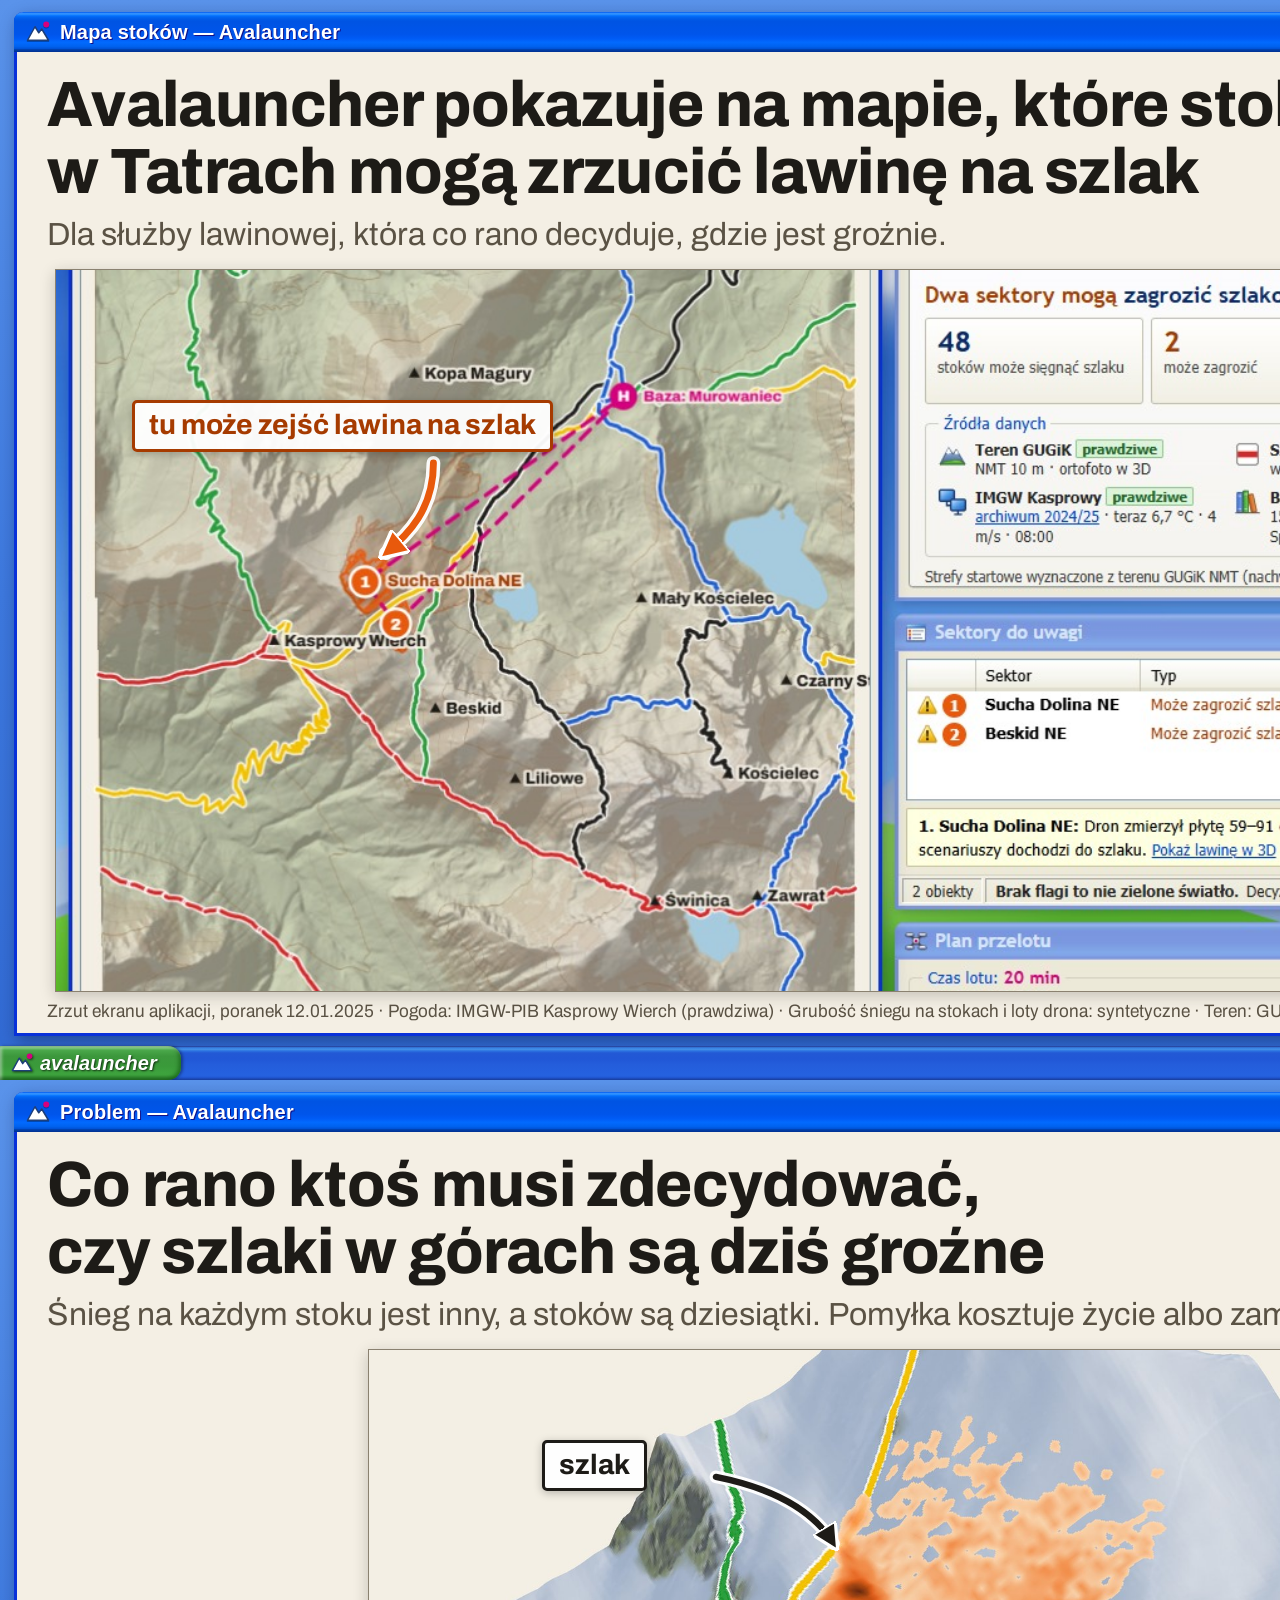
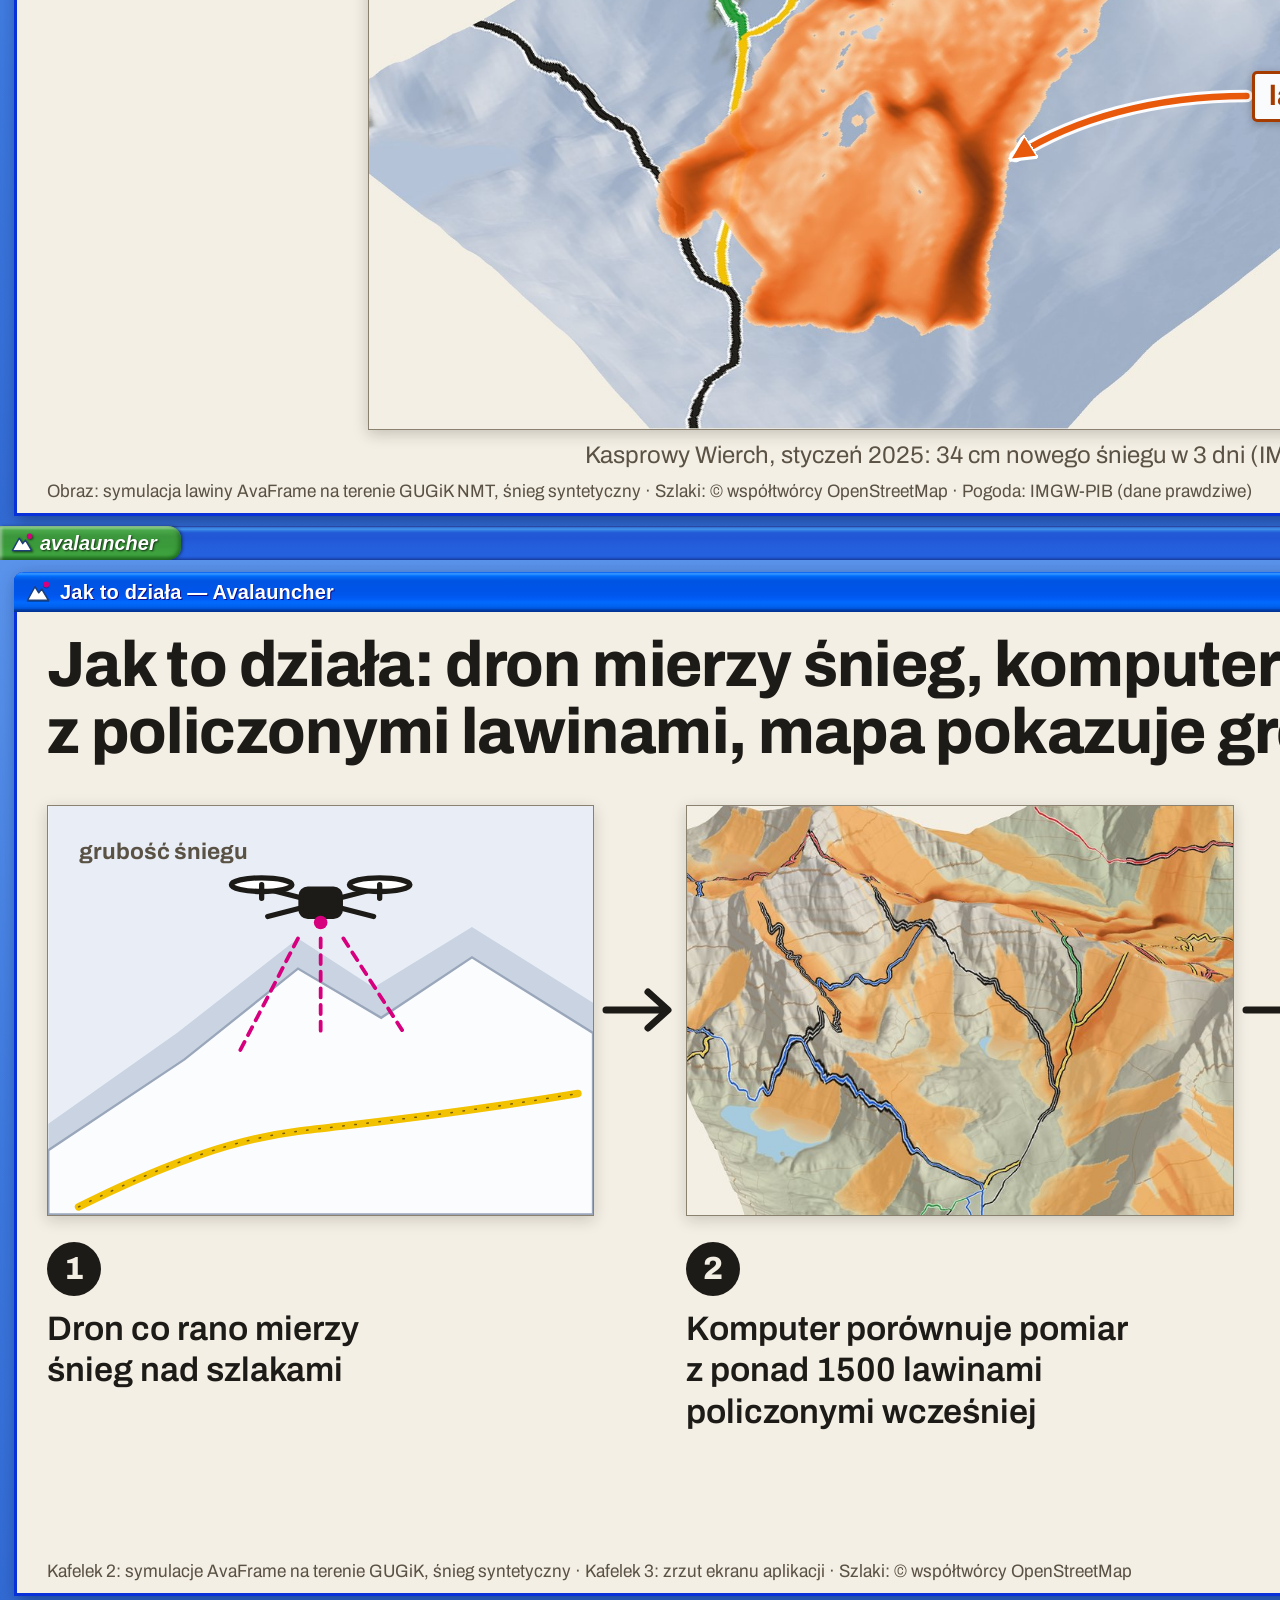
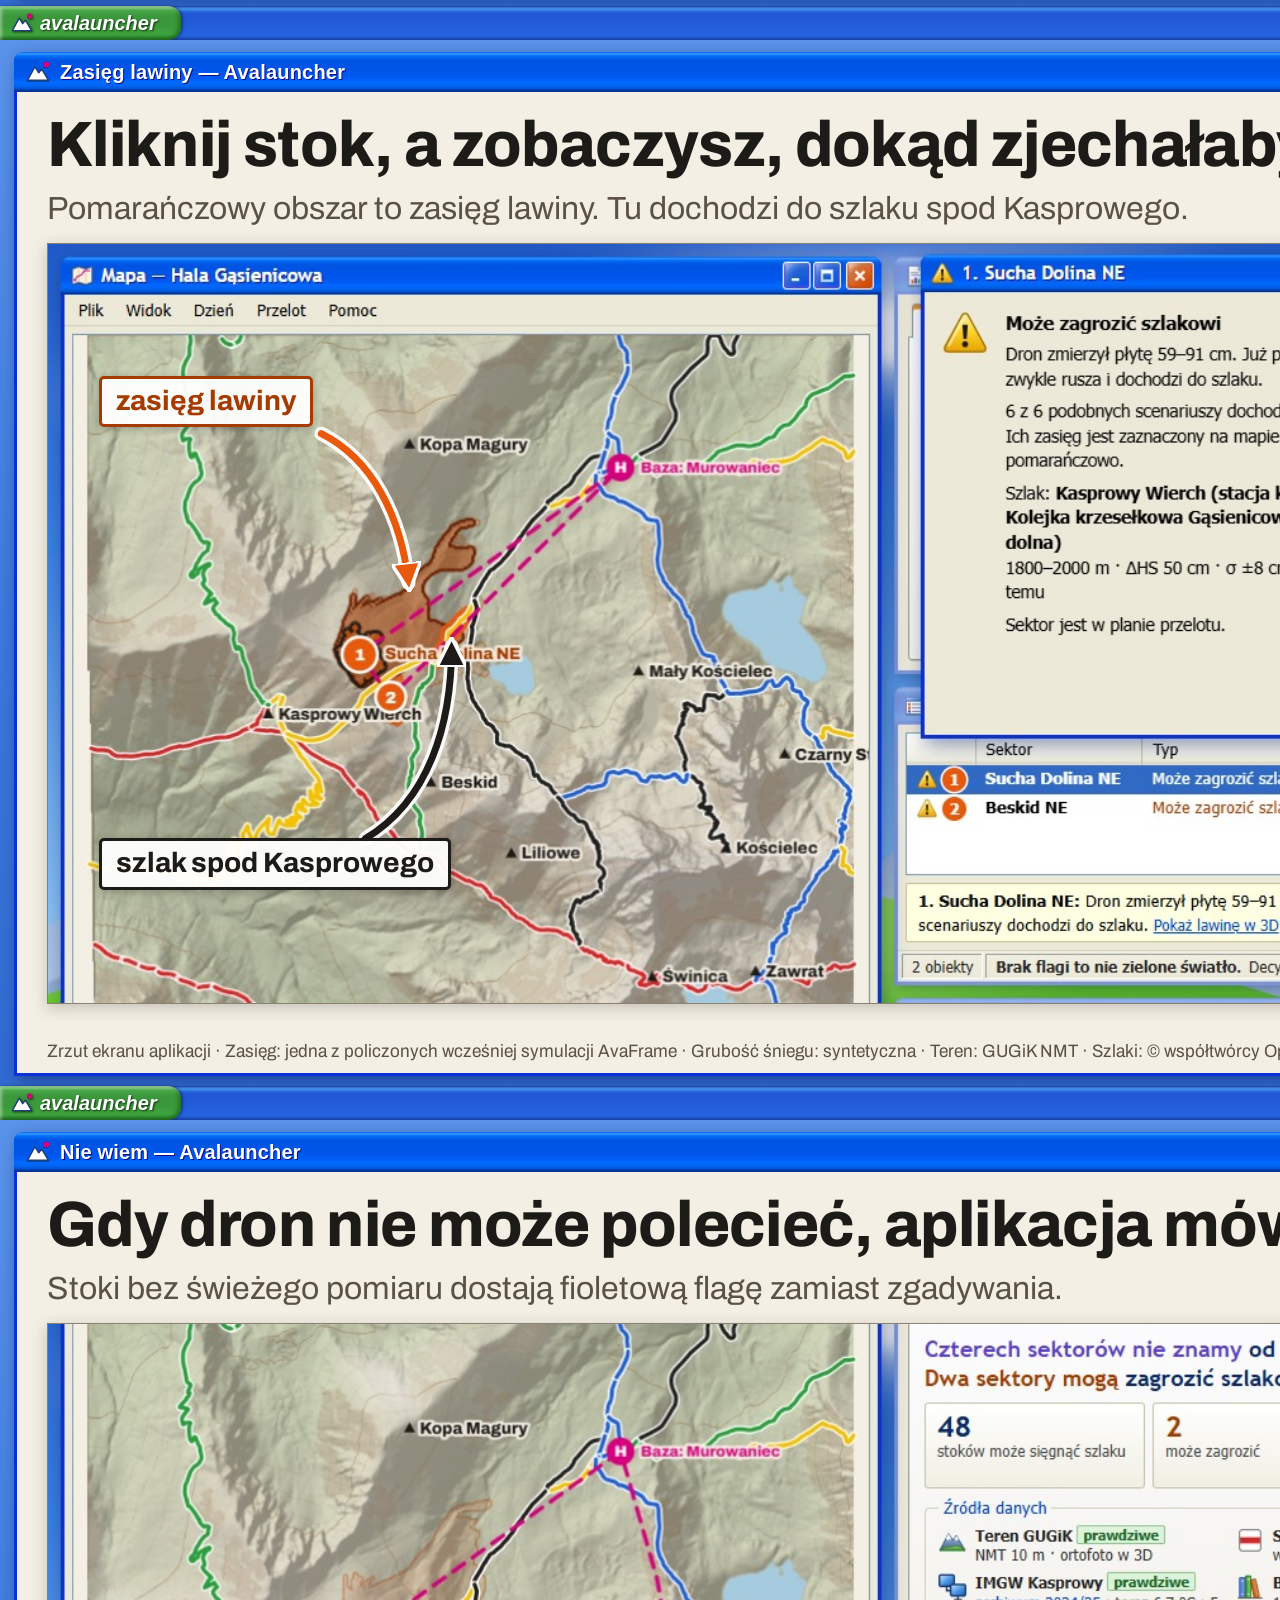
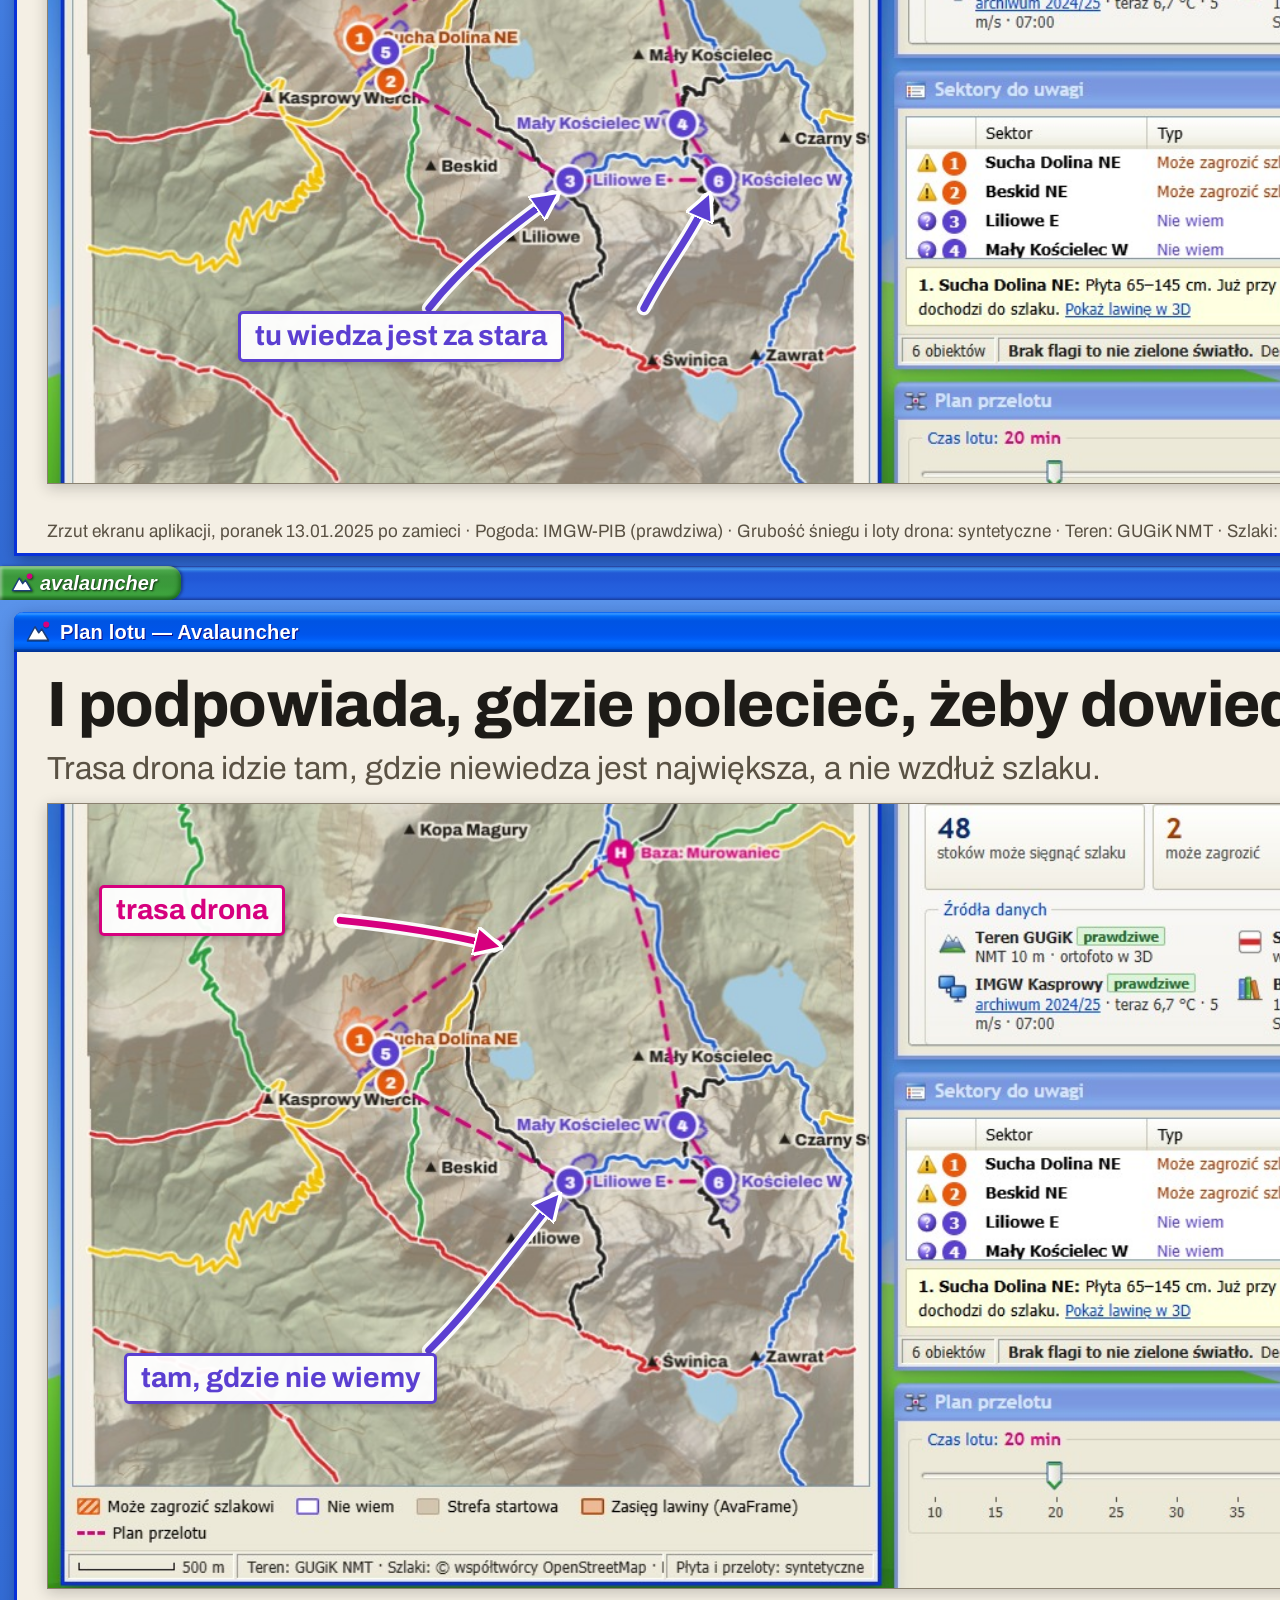
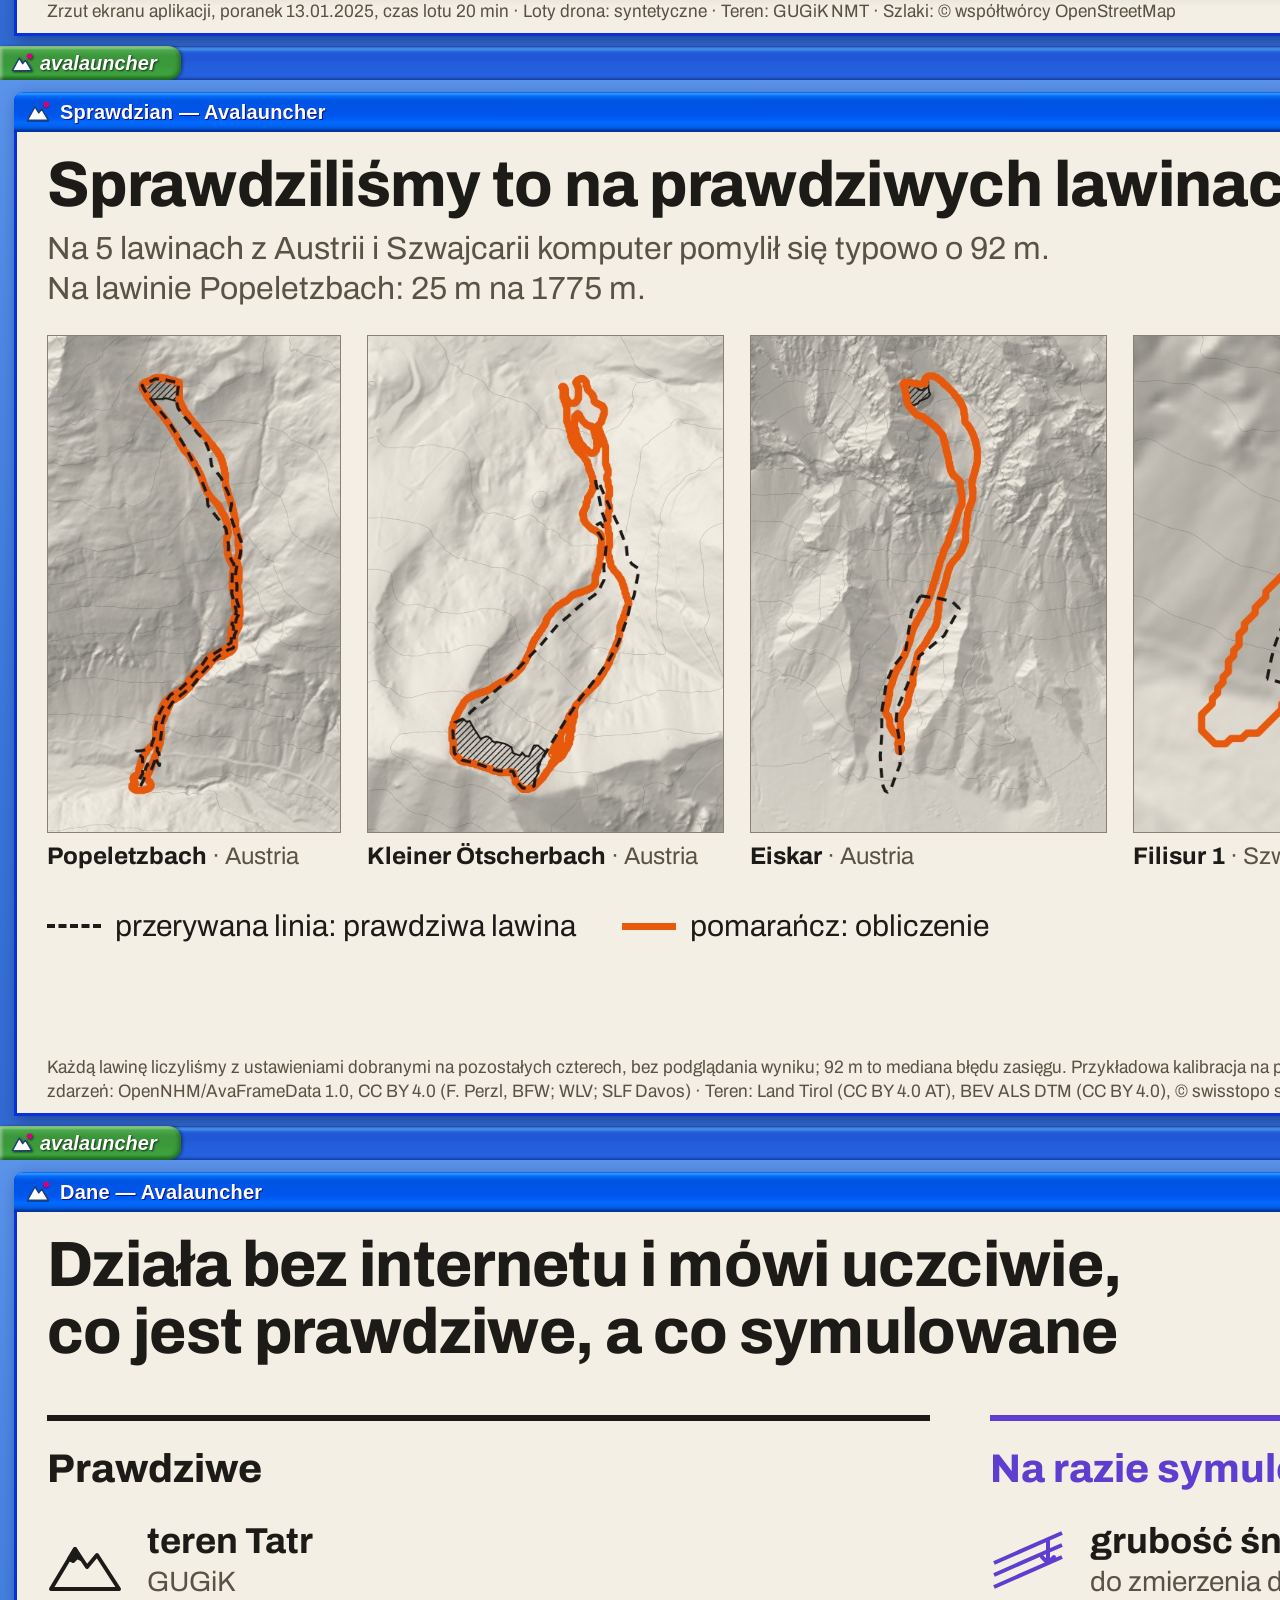
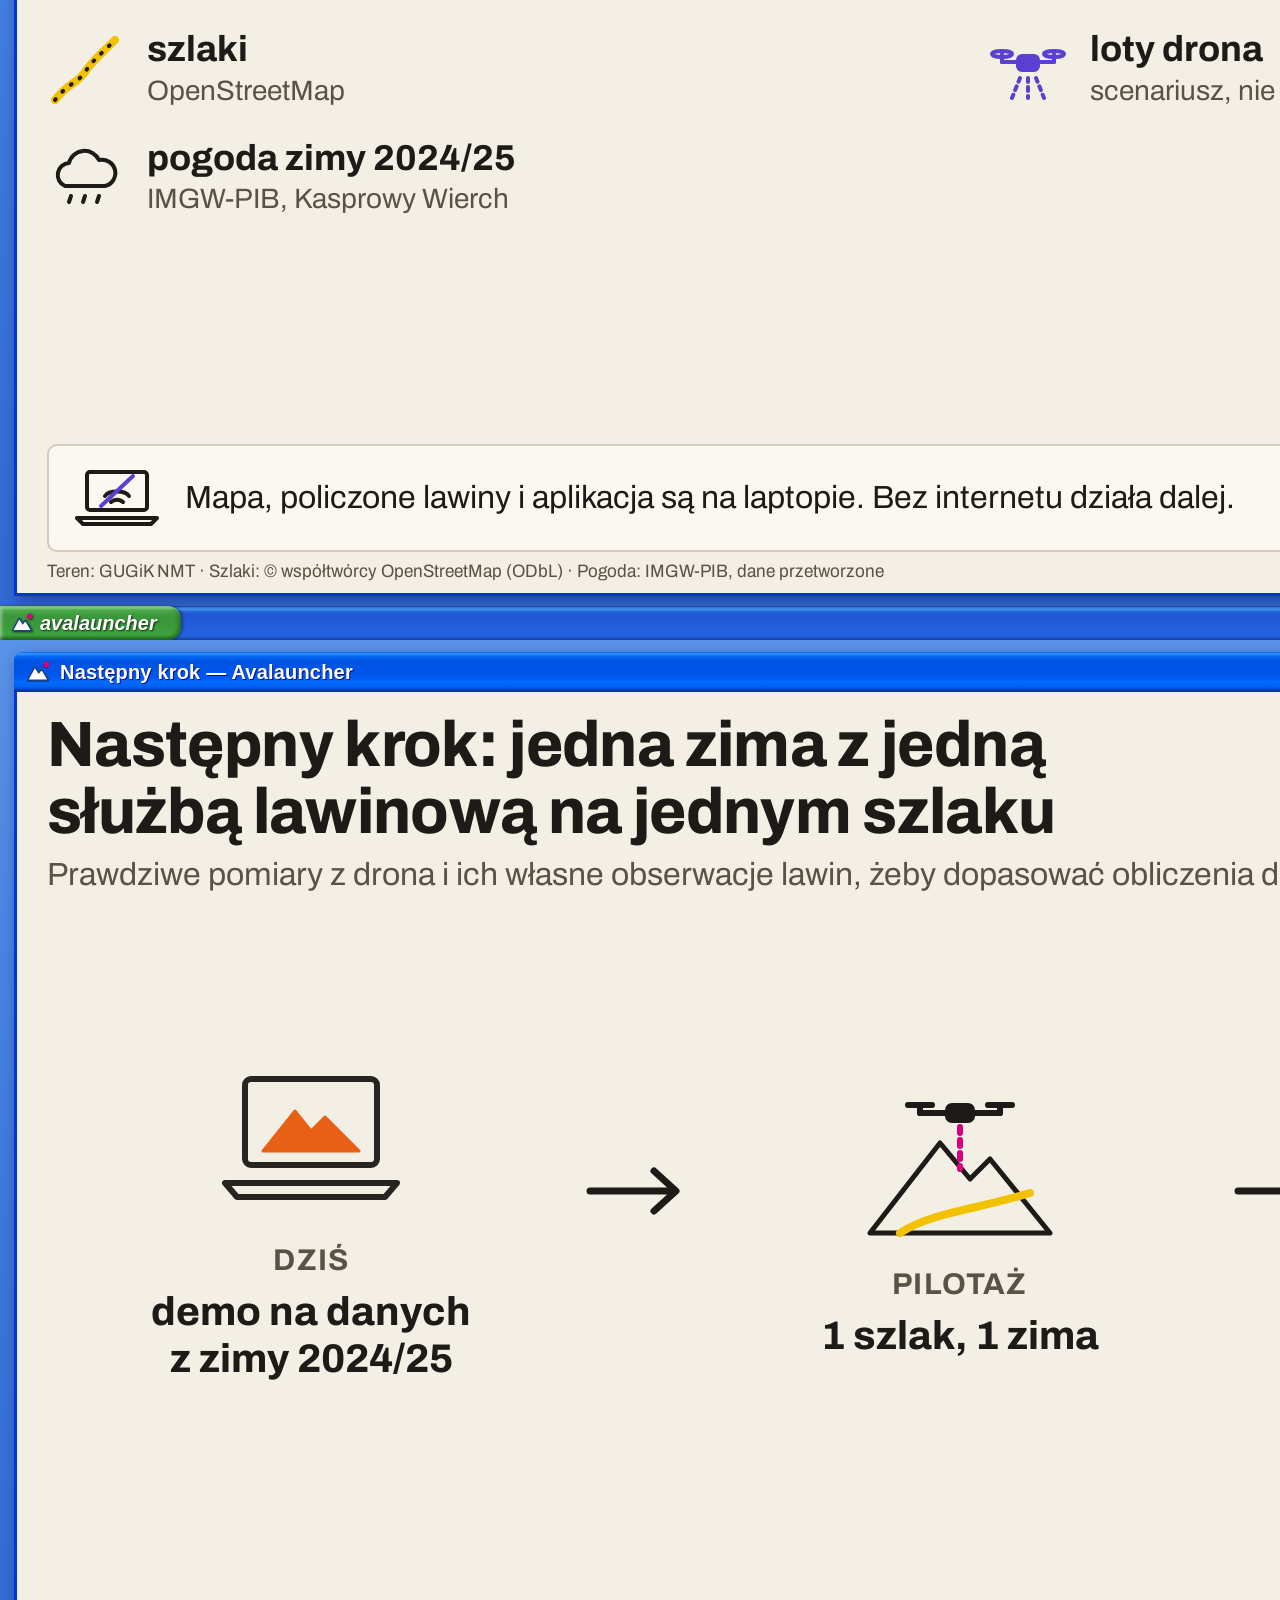
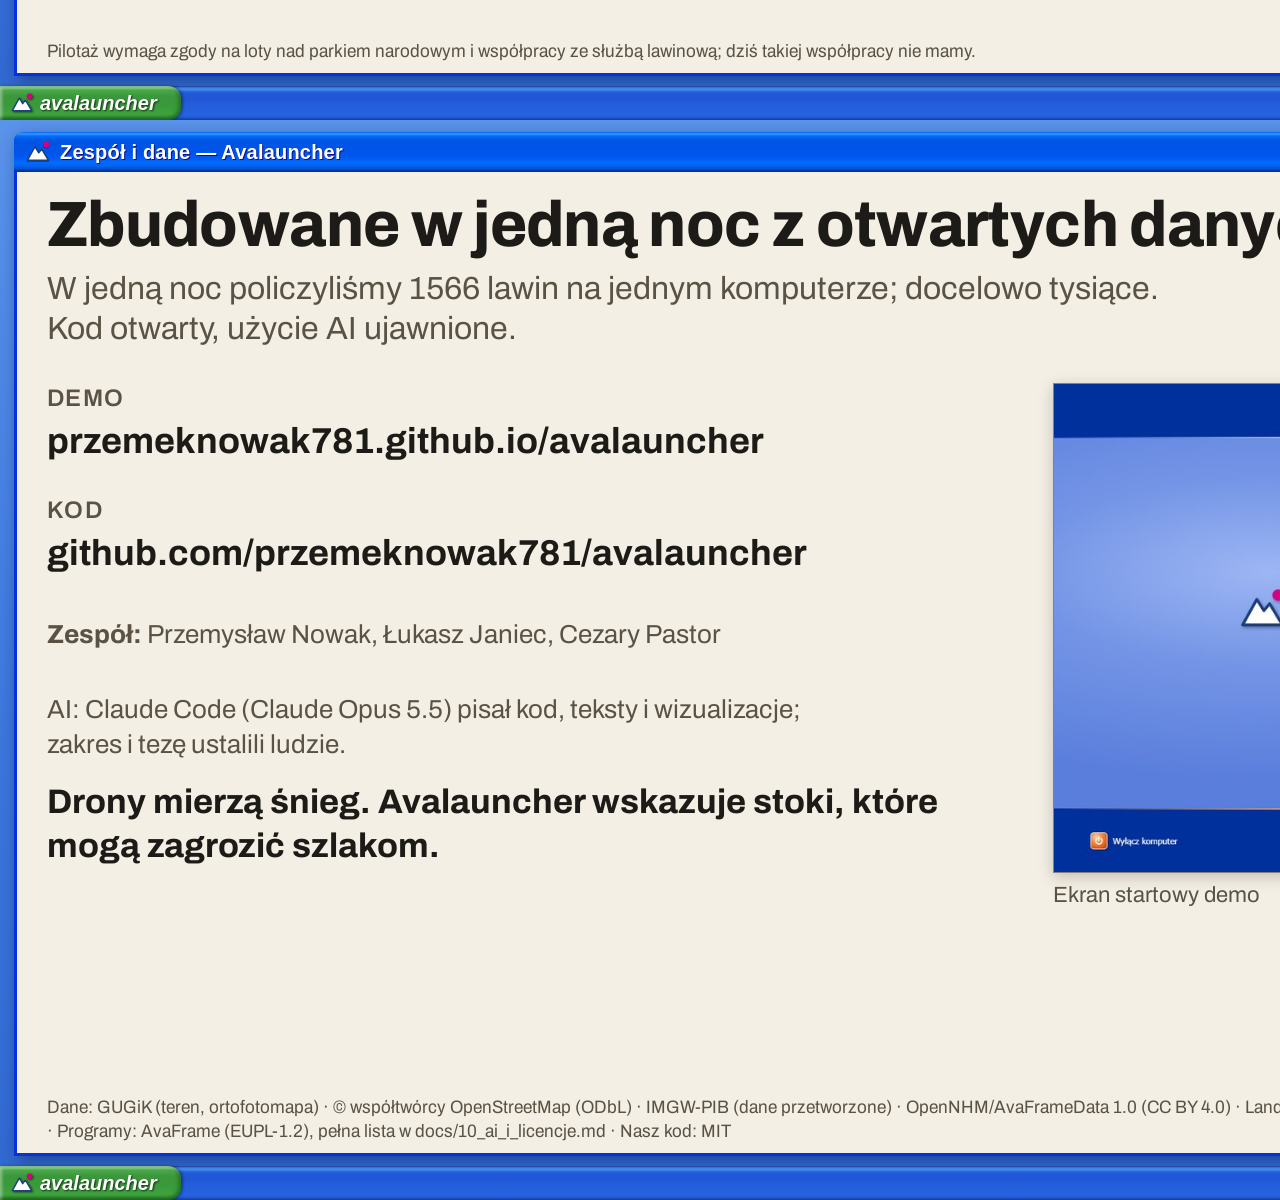
==== commit 3c0b7891: "Team: Przemysław Nowak, Łukasz Janiec, Cezary Pastor (deck slide 10, README, submission texts) Co-Au" ====
--- a/deck/index.html
+++ b/deck/index.html
@@ -398,6 +398,7 @@
           <div><span>Demo</span>przemeknowak781.github.io/avalauncher</div>
           <div><span>Kod</span>github.com/przemeknowak781/avalauncher</div>
         </div>
+        <p class="ai"><b>Zespół:</b> Przemysław Nowak, Łukasz Janiec, Cezary Pastor</p>
         <p class="ai">AI: Claude Code (Claude Opus 5.5) pisał kod, teksty i wizualizacje; zakres i tezę ustalili ludzie.</p>
         <p class="slogan">Drony mierzą śnieg. Avalauncher wskazuje stoki, które mogą zagrozić szlakom.</p>
       </div>
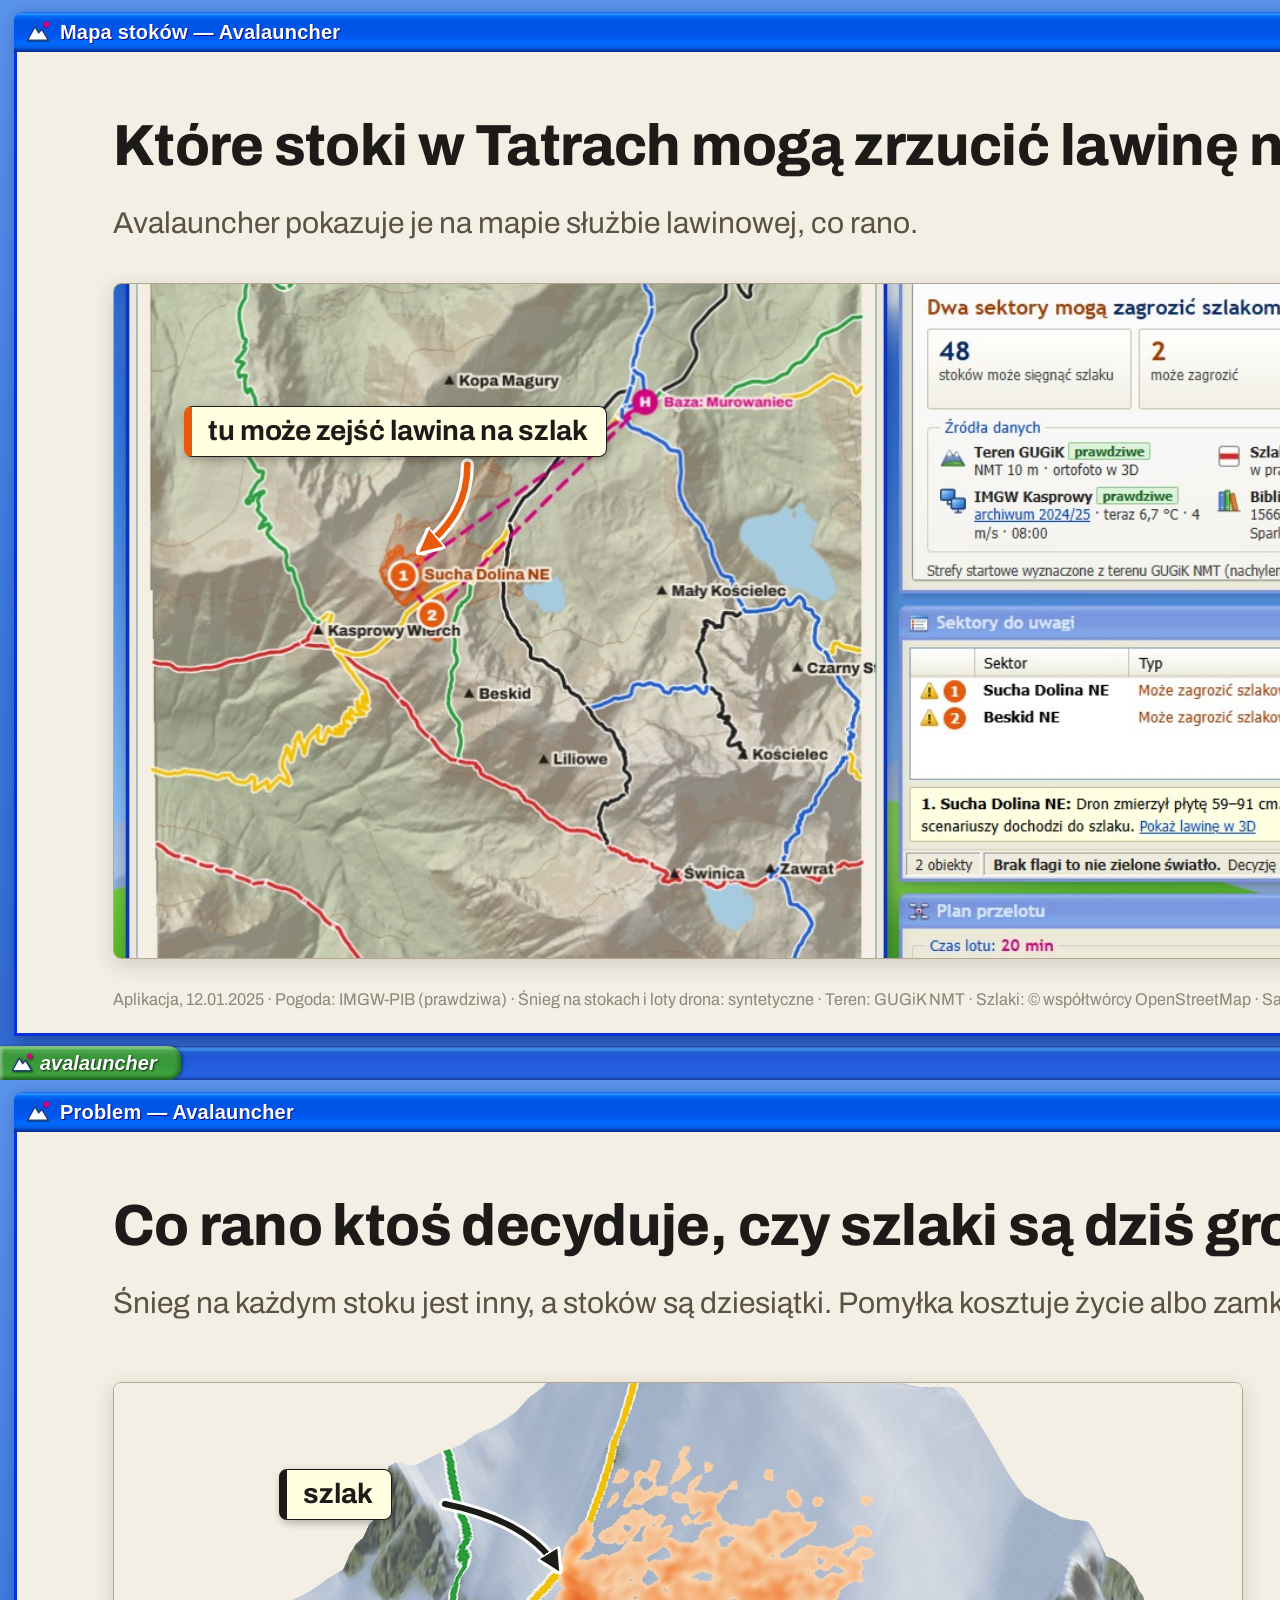
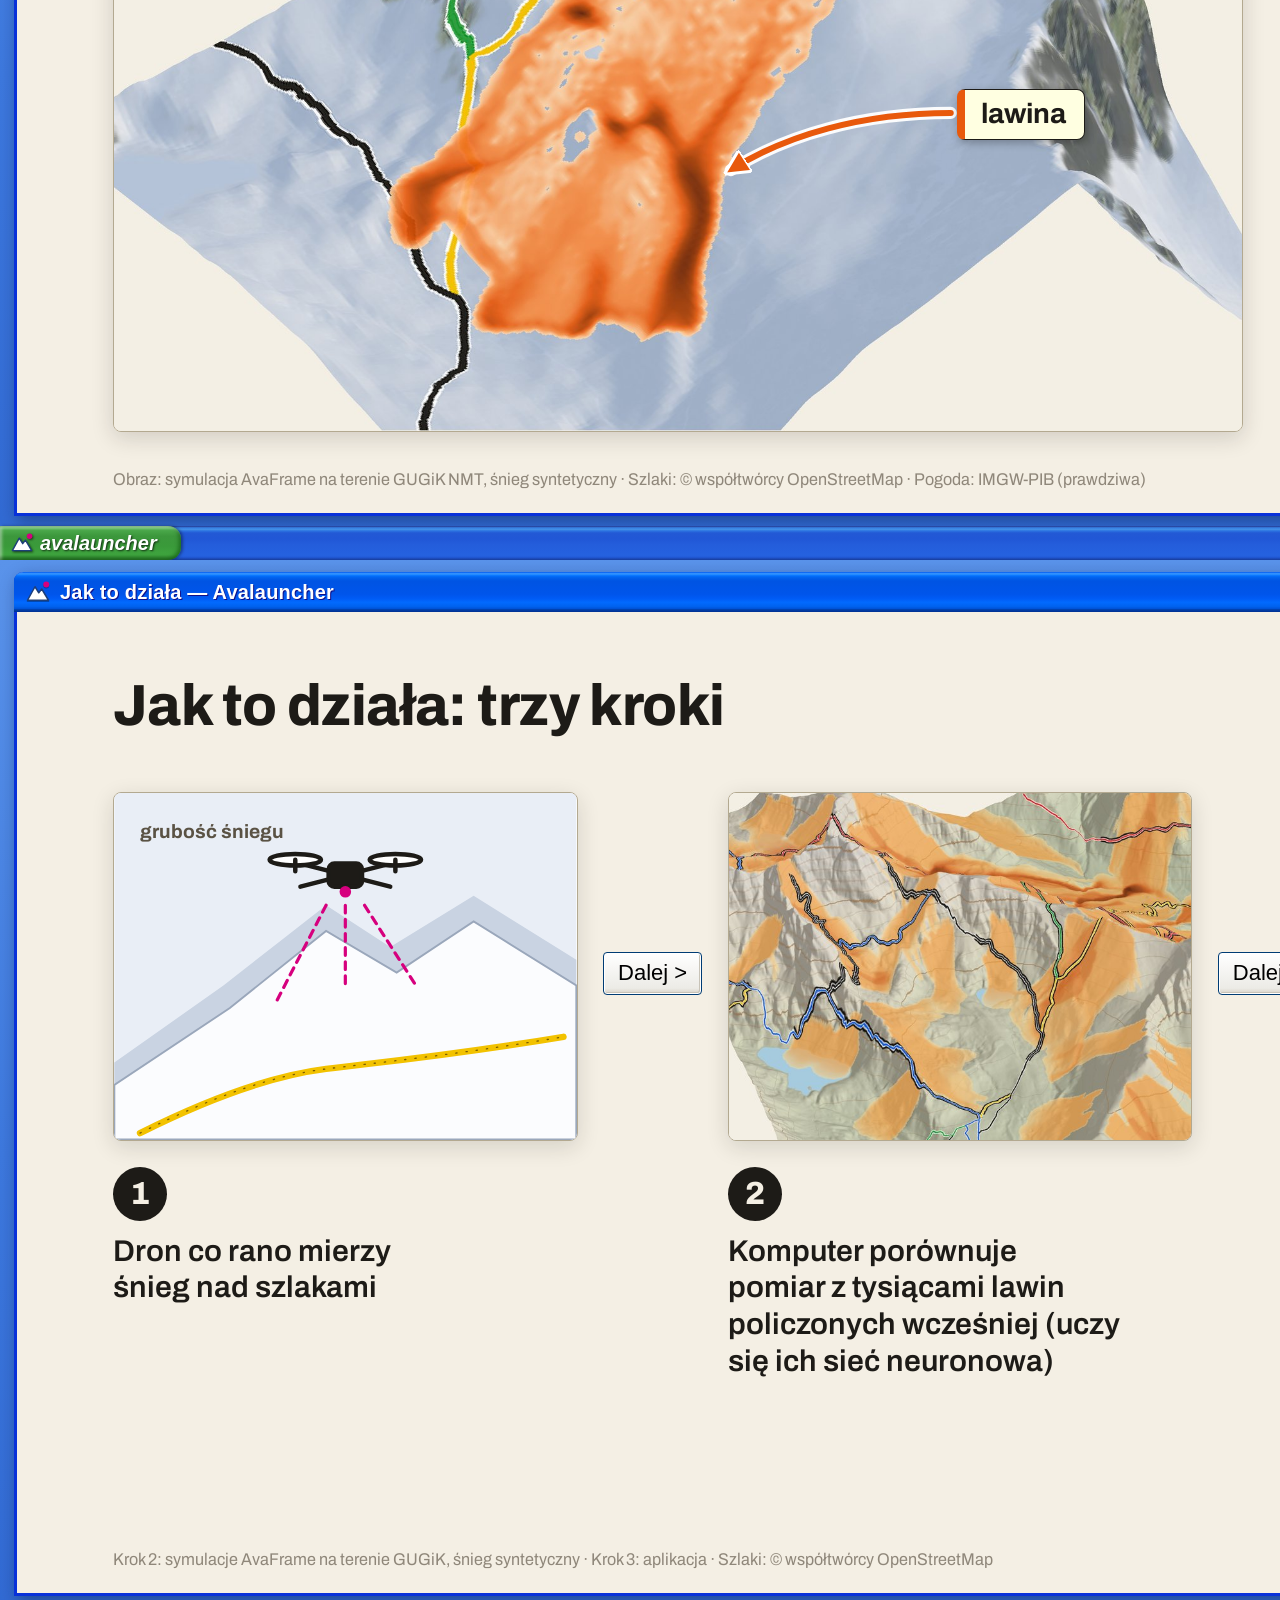
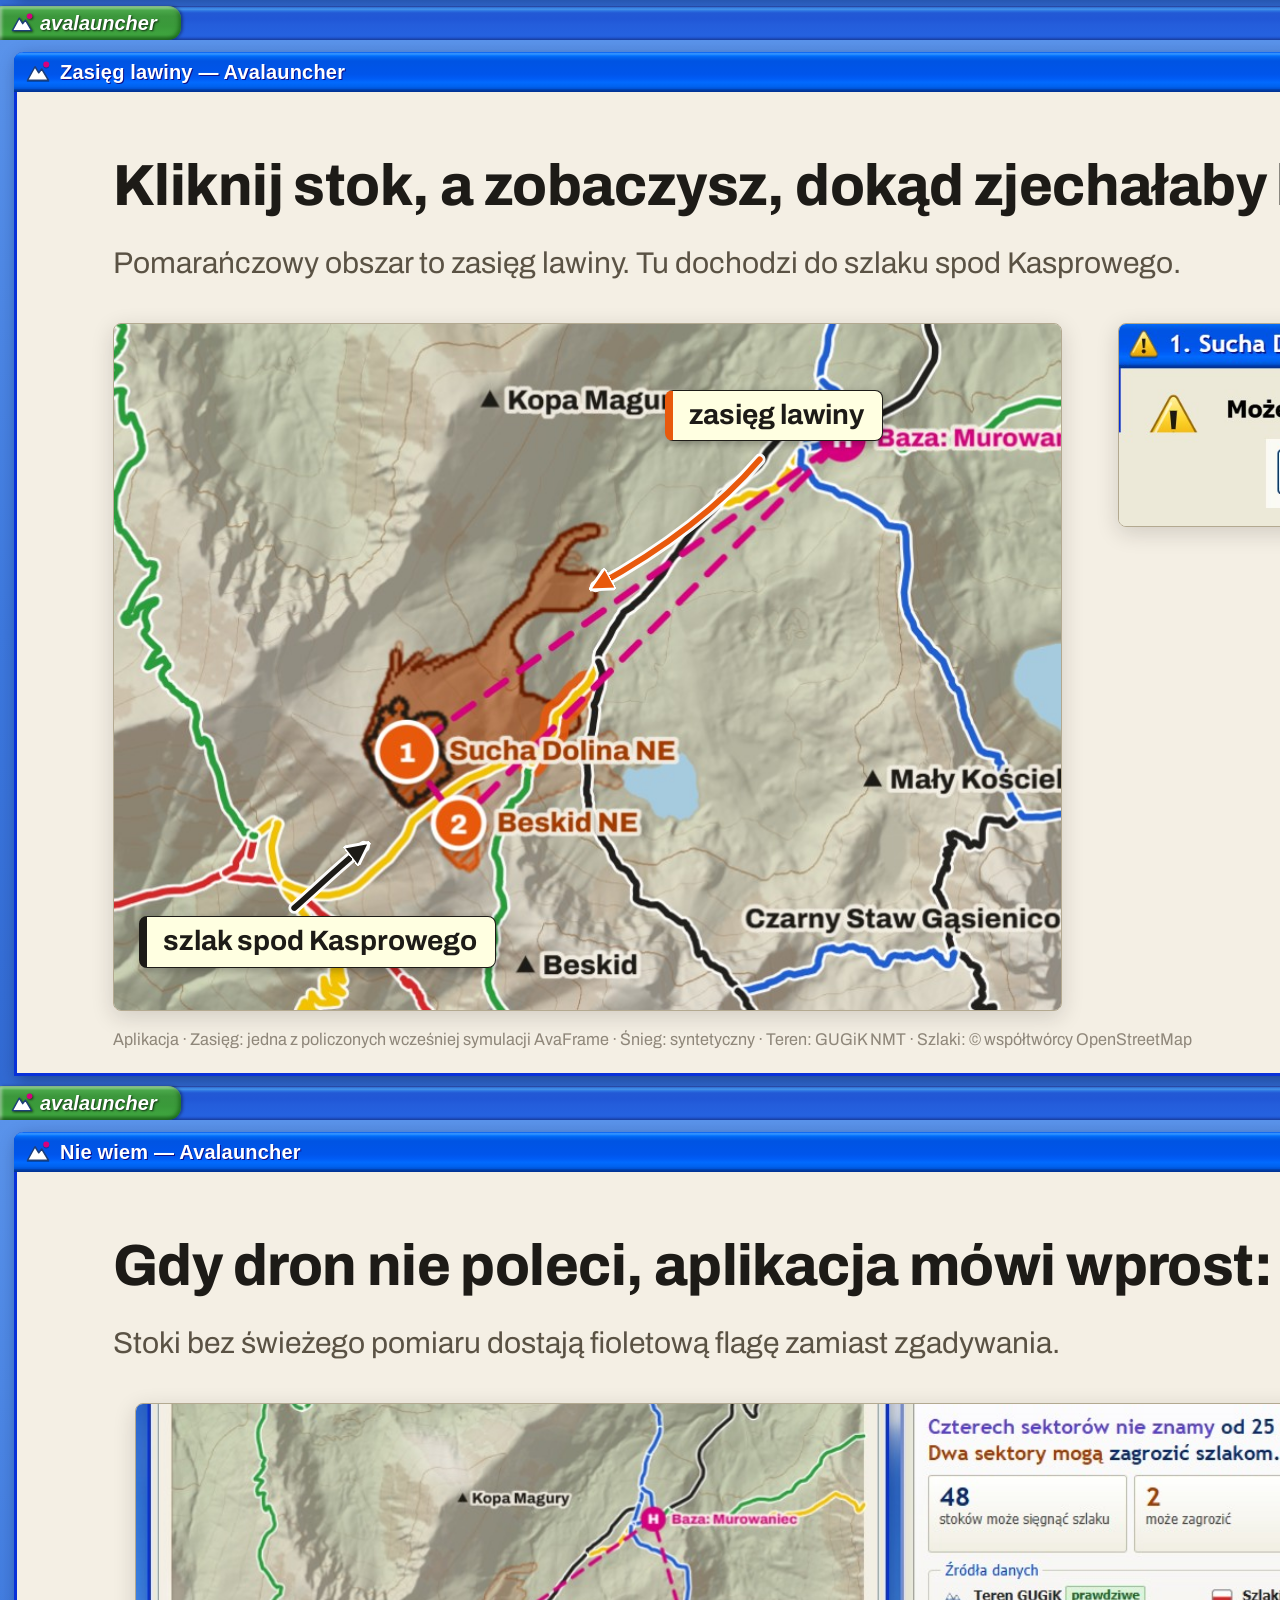
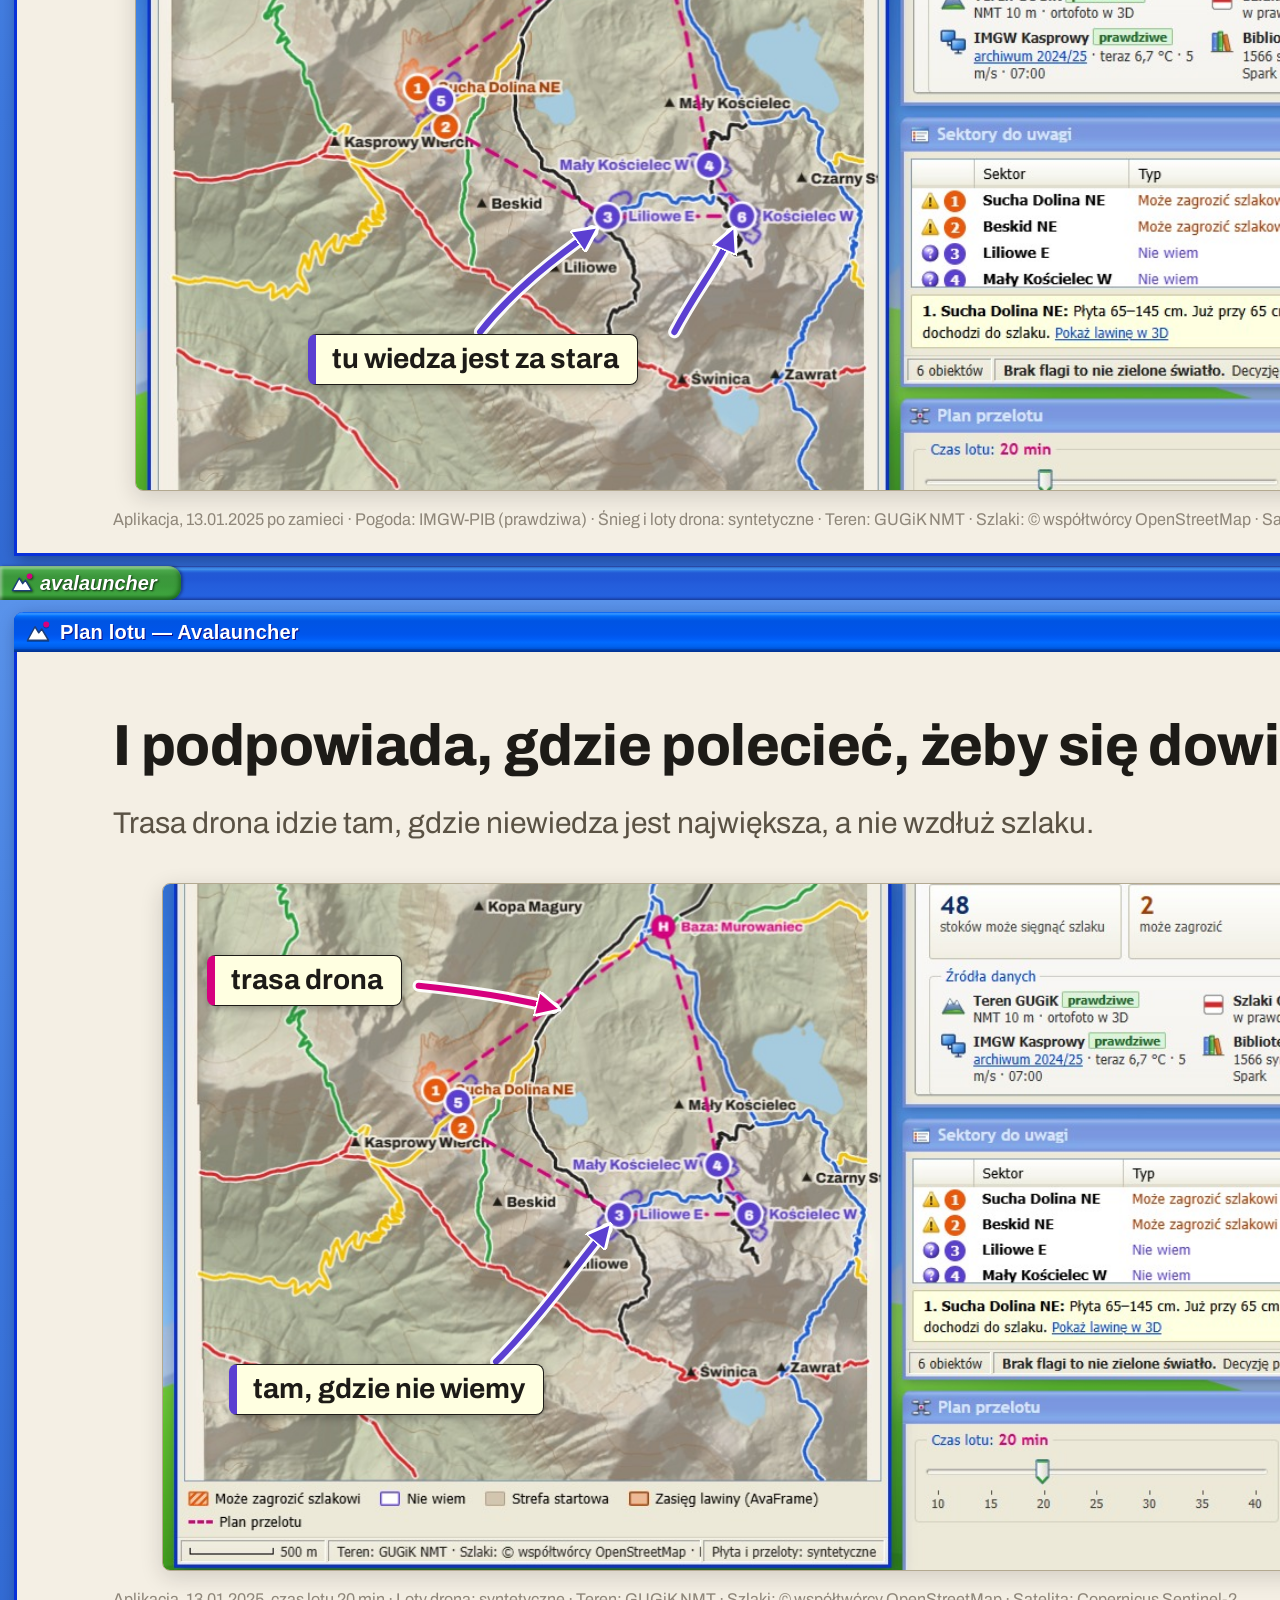
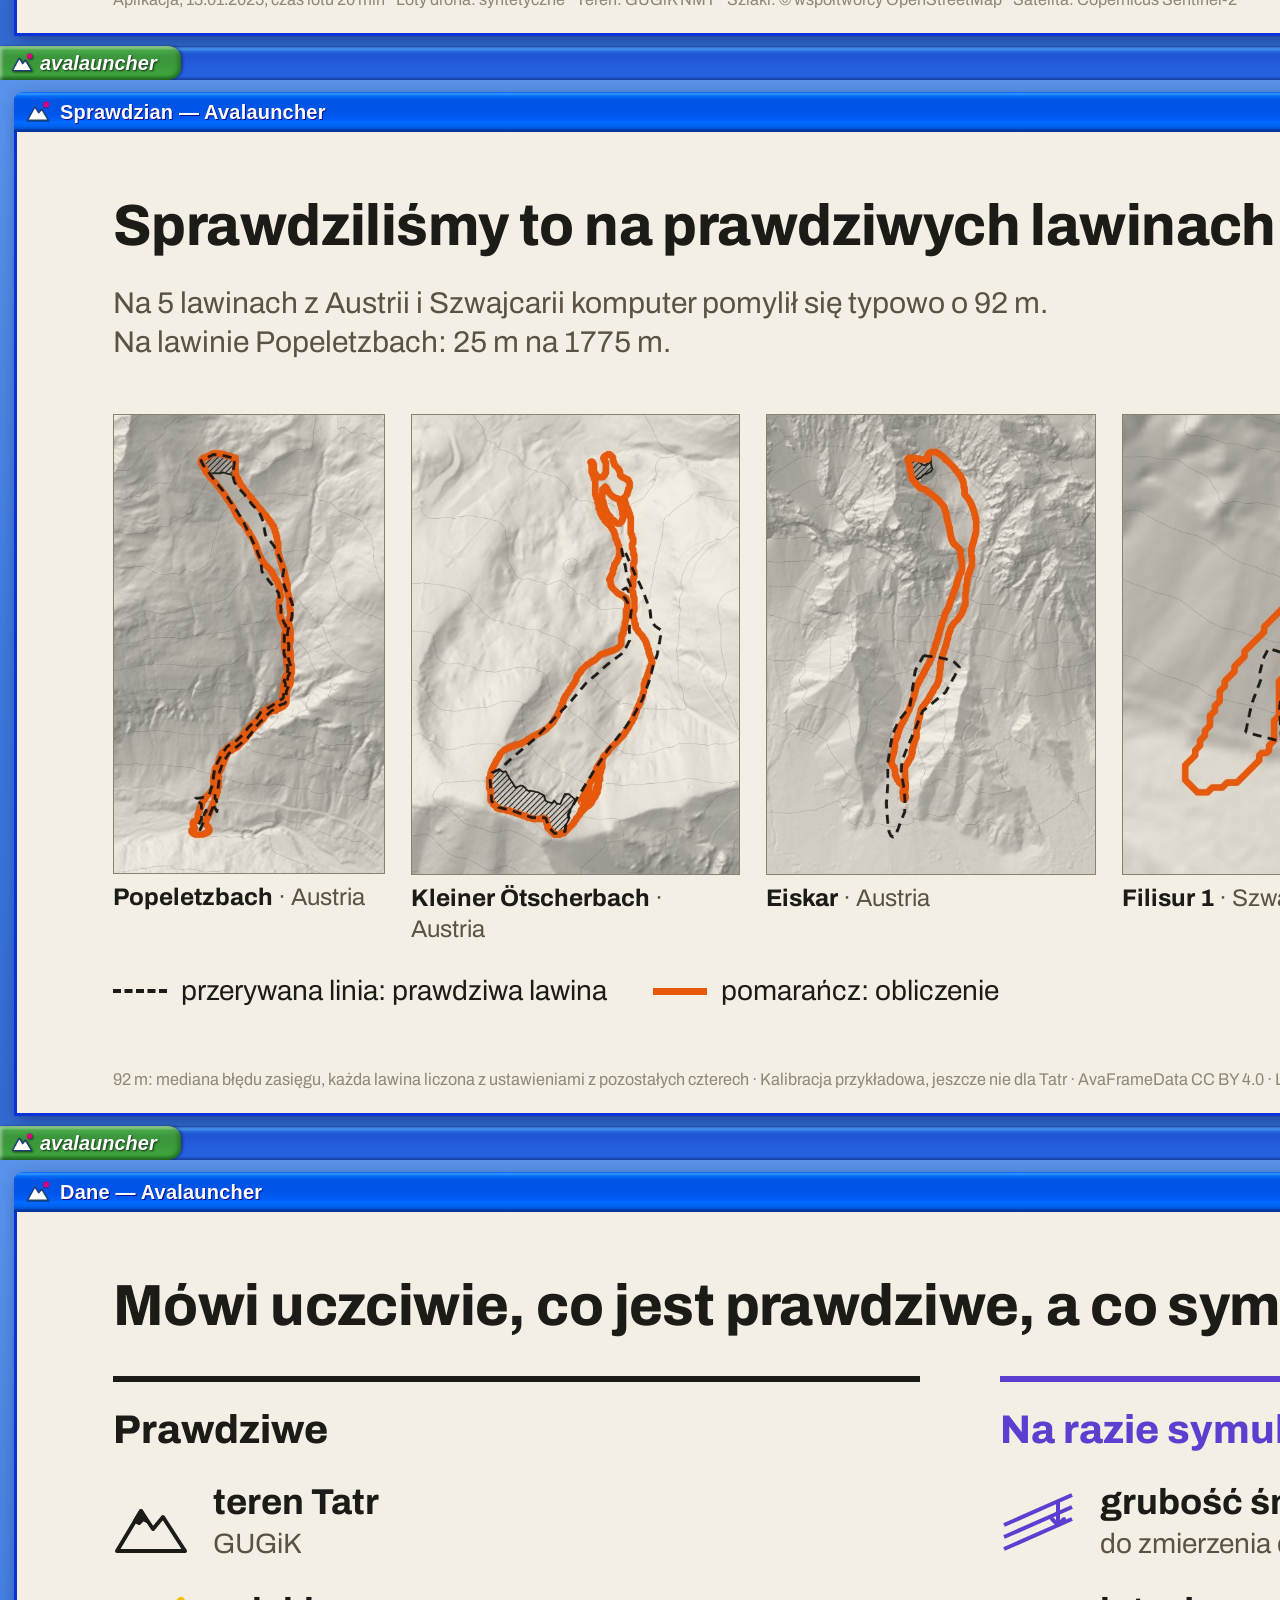
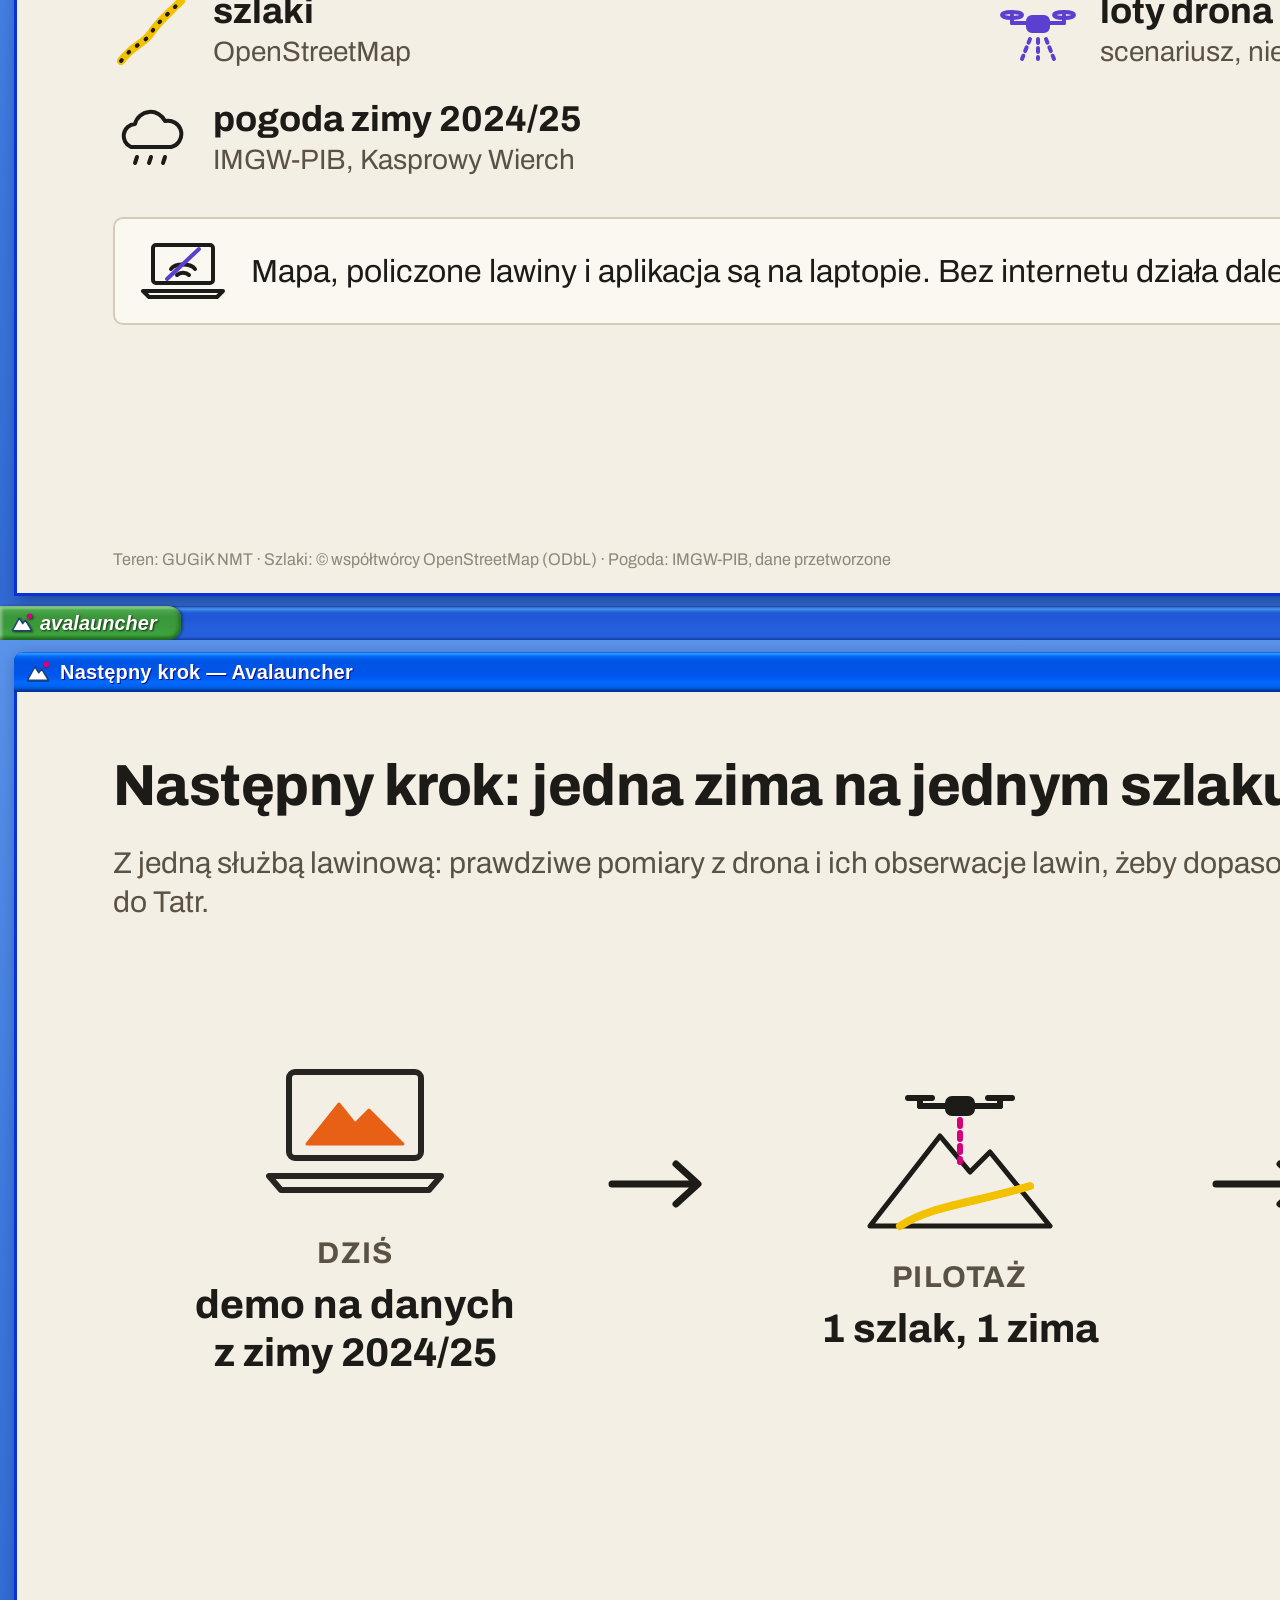
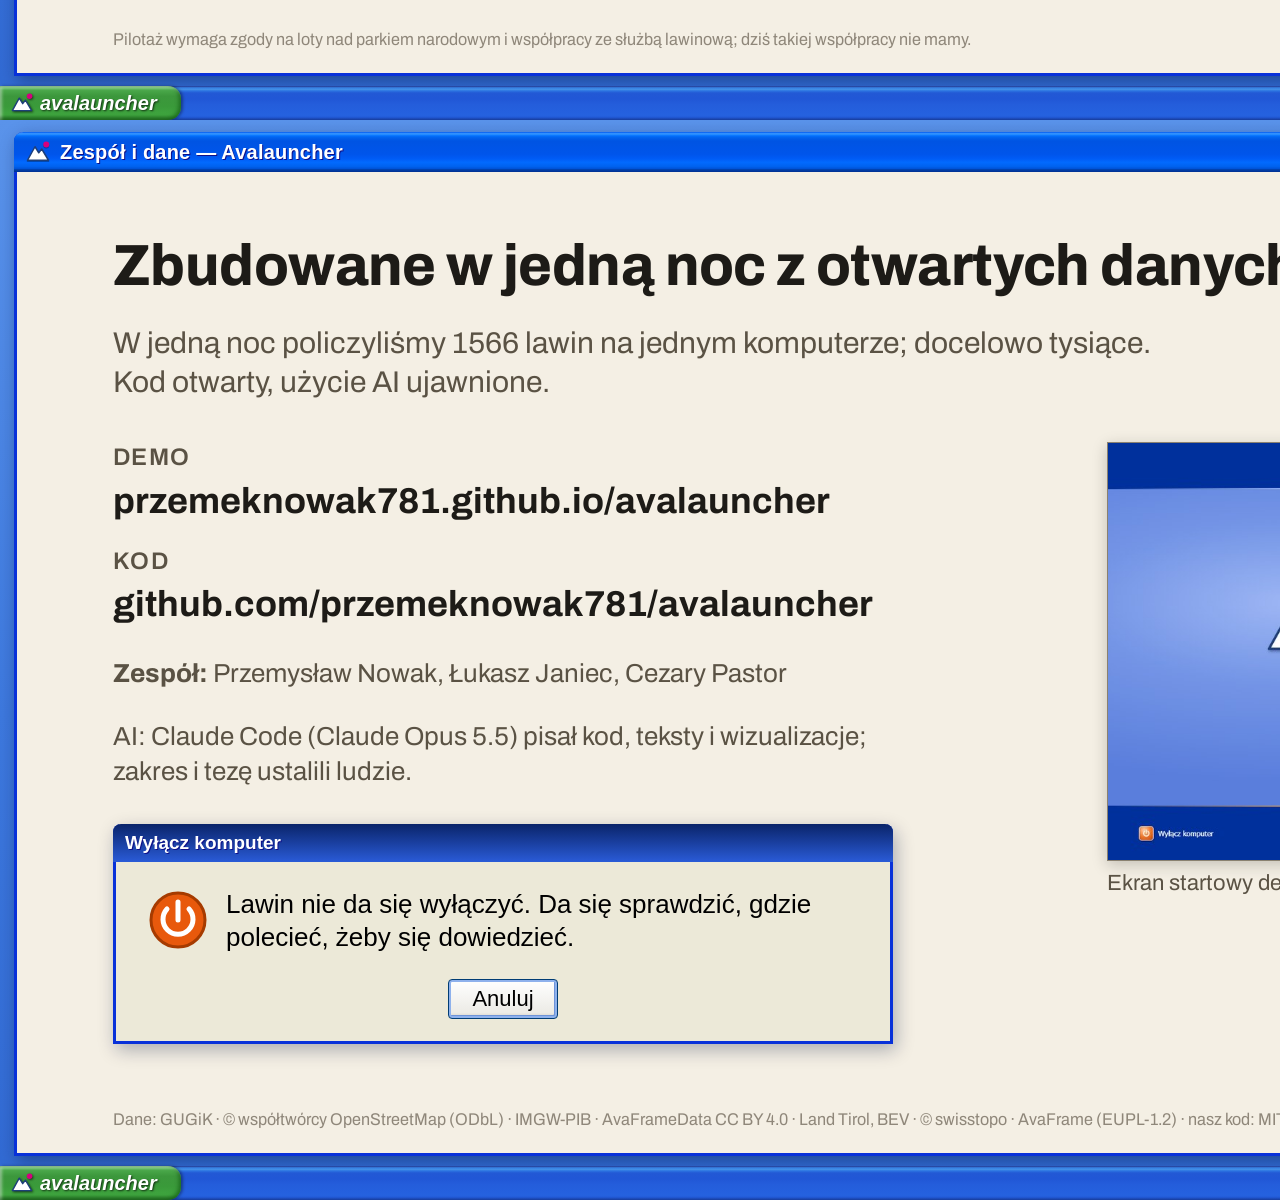
==== commit a207b363: "Deck: readability and layout pass (margins, one visual per slide, tight crops) Co-Authored-By: Claud" ====
--- a/deck/index.html
+++ b/deck/index.html
@@ -52,44 +52,56 @@
 
 
 /* ---------- content: clean paper ---------- */
-.c { position: relative; flex: 1; min-height: 0; padding: 20px 30px 10px; display: flex; flex-direction: column; }
-h1 { margin: 0 0 10px; font-size: 64px; line-height: 1.04; font-weight: 760; font-stretch: 96%; letter-spacing: -0.01em; text-wrap: balance; }
-.sub { margin: 0 0 14px; font-size: 32px; line-height: 1.25; color: var(--ink2); max-width: 1700px; }
+.c { position: relative; flex: 1; min-height: 0; padding: 64px 96px 22px; display: flex; flex-direction: column; }
+h1 { margin: 0 0 30px; font-size: 58px; line-height: 1.04; font-weight: 760; font-stretch: 96%; letter-spacing: -0.01em; text-wrap: balance; }
+.sub { margin: -2px 0 40px; font-size: 30px; line-height: 1.3; color: var(--ink2); max-width: 1400px; }
 p { margin: 0; }
-.foot { margin-top: 8px; font-size: 18px; line-height: 1.3; color: var(--ink2); font-stretch: 94%; }
+.foot { margin-top: auto; padding-top: 18px; font-size: 17px; line-height: 1.3; color: var(--muted); font-stretch: 94%; white-space: nowrap; overflow: hidden; text-overflow: ellipsis; }
 b, strong { font-weight: 720; }
 .nb { white-space: nowrap; }
 
 /* big screenshot with callouts: SVG arrows in crop pixels, labels placed in % of the figure */
 .stage { flex: 1; min-height: 0; container-type: size; display: flex; justify-content: center; align-items: flex-start; }
 .shot { position: relative; margin: 0; width: min(100cqw, calc(100cqh * var(--ar))); aspect-ratio: var(--ar);
-  border: 1px solid #8a8170; box-shadow: 0 4px 14px rgba(29, 27, 23, 0.22); }
-.shot > img { display: block; width: 100%; height: 100%; }
+  border: 1px solid #b3a990; border-radius: 8px; box-shadow: 0 6px 22px rgba(29, 27, 23, 0.16); }
+.shot > img { display: block; width: 100%; height: 100%; border-radius: 7px; }
 .shot > svg { position: absolute; inset: 0; width: 100%; height: 100%; overflow: visible; }
 .lab { position: absolute; left: calc(var(--x) / var(--w) * 100%); top: calc(var(--y) / var(--h) * 100%);
-  padding: 6px 14px 7px; font-size: 28px; line-height: 1.15; font-weight: 720; white-space: nowrap;
-  background: rgba(255, 255, 255, 0.95); border-radius: 5px; border: 3px solid currentColor; box-shadow: 0 2px 8px rgba(0, 0, 0, 0.25); }
-.lab.hz { color: var(--hazard-t); } .lab.uk { color: var(--unknown); } .lab.rt { color: var(--route); } .lab.ink { color: var(--ink); }
+  padding: 8px 18px 9px 16px; font-size: 28px; line-height: 1.15; font-weight: 700; white-space: nowrap; color: var(--ink);
+  background: #ffffe1; border-radius: 8px; border: 1px solid #1d1b17; border-left: 8px solid var(--c); box-shadow: 2px 3px 8px rgba(0, 0, 0, 0.28); }
+.lab.hz { --c: var(--hazard); } .lab.uk { --c: var(--unknown); } .lab.rt { --c: var(--route); } .lab.ink { --c: var(--ink); }
 .arr path { fill: none; stroke-linecap: round; }
 .arr .halo { stroke: #fff; stroke-width: 11; opacity: 0.95; }
 .arr .hz { stroke: var(--hazard); } .arr .uk { stroke: var(--unknown); } .arr .rt { stroke: var(--route); } .arr .ink { stroke: var(--ink); }
 .arr .ln { stroke-width: 5.5; }
 
+/* slide 4: map + one inset */
+.s4 .stage { display: grid; grid-template-columns: auto 620px; gap: 56px; justify-content: start; align-items: start; }
+.s4 .inset { width: 620px; }
+
 /* slide 2 */
-.s2 .stage { flex-direction: column; align-items: center; }
-.s2 .pic { justify-content: center; }
-.s2 .pic { flex: 1; min-height: 0; container-type: size; width: 100%; display: flex; }
-.s2 .cap { font-size: 24px; color: var(--ink2); margin-top: 10px; }
+.s2 .stage { display: grid; grid-template-columns: 1fr 500px; gap: 64px; align-items: center; }
+.s2 .pic { height: 100%; min-height: 0; container-type: size; display: flex; justify-content: flex-start; align-items: center; }
+/* XP warning dialog (CSS only) */
+.dlg { background: #ece9d8; border: 3px solid var(--luna); border-top: 0; border-radius: 8px 8px 0 0; box-shadow: 3px 6px 18px rgba(0, 20, 60, 0.30); }
+.dlg .dt { height: 38px; margin: 0 -3px; padding: 0 12px; display: flex; align-items: center; border-radius: 8px 8px 0 0; font: 700 19px/1 var(--xp-title); color: #fff; text-shadow: 1px 1px 0 #0f1089;
+  background: linear-gradient(180deg, #0058ee 0%, #3593ff 5%, #127dff 9%, #0262ee 15%, #0054e3 25%, #0055eb 56%, #026afe 76%, #0052d6 92%, #003092 100%); }
+.dlg .db { display: grid; grid-template-columns: 72px 1fr; gap: 20px; padding: 26px 26px 10px; font: 26px/1.3 Tahoma, "Segoe UI", sans-serif; color: #000; }
+.dlg .db svg { width: 72px; height: 64px; }
+.dlg .db b { display: block; font-size: 28px; margin-bottom: 6px; }
+.dlg .bt { display: flex; justify-content: center; padding: 14px 0 22px; }
+.xpbtn { display: inline-block; min-width: 110px; padding: 7px 22px; text-align: center; font: 22px/1.1 Tahoma, "Segoe UI", sans-serif; color: #000; background: linear-gradient(180deg, #fff 0%, #ecebe6 86%, #d6d0c5 100%); border: 1px solid #003c74; border-radius: 4px; box-shadow: inset 0 0 0 1px #fff, inset -1px -1px 0 1px #c8c3b7; white-space: nowrap; }
+.xpbtn.def { box-shadow: inset 0 0 0 2px #8eb1ec, inset -1px -1px 0 2px #6d93d8; }
 
 /* slide 3: three tiles */
-.s3 h1 { margin-bottom: 40px; }
-.tiles { display: grid; grid-template-columns: 1fr 92px 1fr 92px 1fr; align-items: start; }
-.tile .pic { width: 100%; aspect-ratio: 4 / 3; border: 1px solid #8a8170; box-shadow: 0 4px 14px rgba(29, 27, 23, 0.18); overflow: hidden; background: #fff; }
+.s3 h1 { margin-bottom: 56px; }
+.tiles { display: grid; grid-template-columns: 1fr 150px 1fr 150px 1fr; align-items: start; }
+.tile .pic { width: 100%; aspect-ratio: 4 / 3; border: 1px solid #b3a990; border-radius: 8px; box-shadow: 0 6px 22px rgba(29, 27, 23, 0.14); overflow: hidden; background: #fff; }
 .tile .pic img, .tile .pic svg { display: block; width: 100%; height: 100%; }
 .tile .n { display: inline-grid; place-items: center; width: 54px; height: 54px; border-radius: 50%; background: var(--ink); color: var(--paper);
   font-size: 32px; font-weight: 800; margin: 26px 0 12px; }
-.tile p { font-size: 34px; line-height: 1.22; font-weight: 600; text-wrap: balance; }
-.tiles .go { align-self: start; margin-top: 170px; width: 92px; height: 70px; }
+.tile p { font-size: 30px; line-height: 1.22; font-weight: 600; text-wrap: balance; }
+.tiles .go { align-self: start; justify-self: center; margin-top: 160px; min-width: 0; padding: 8px 14px; }
 .s3 .foot, .s7 .foot, .s9 .foot { margin-top: auto; }
 
 /* slide 7: five panels */
@@ -98,13 +110,13 @@
 .s7 figure img { display: block; width: 100%; height: auto; border: 1px solid #8a8170; }
 .s7 figcaption { font-size: 24px; margin-top: 8px; color: var(--ink2); }
 .s7 figcaption b { color: var(--ink); }
-.s7 .legend { display: flex; gap: 46px; font-size: 30px; margin-top: 34px; align-items: center; }
+.s7 .legend { display: flex; gap: 46px; font-size: 28px; margin-top: 28px; align-items: center; }
 .s7 .legend span { display: inline-flex; gap: 14px; align-items: center; }
 .ln-obs { width: 54px; border-top: 4px dashed var(--ink); display: inline-block; }
 .ln-calc { width: 54px; border-top: 7px solid var(--hazard); display: inline-block; }
 
 /* slide 8: two columns */
-.cols { display: grid; grid-template-columns: 1fr 1fr; gap: 60px; margin-top: 40px; }
+.cols { display: grid; grid-template-columns: 1fr 1fr; gap: 80px; margin-top: 10px; }
 .col { border-top: 6px solid var(--ink); padding-top: 22px; }
 .col.sim { border-top-color: var(--unknown); }
 .col h2 { margin: 0 0 26px; font-size: 40px; font-weight: 760; font-stretch: 100%; }
@@ -113,11 +125,11 @@
 .item svg { width: 76px; height: 76px; }
 .item b { display: block; font-size: 36px; line-height: 1.15; }
 .item span { font-size: 28px; color: var(--ink2); }
-.offline { margin-top: auto; display: flex; gap: 26px; align-items: center; padding: 20px 26px; background: #fbf8f1; border: 2px solid #d4cbb8; border-radius: 10px; font-size: 32px; }
+.offline { margin-top: 10px; display: flex; gap: 26px; align-items: center; padding: 20px 26px; background: #fbf8f1; border: 2px solid #d4cbb8; border-radius: 10px; font-size: 32px; }
 .offline svg { width: 84px; height: 64px; flex: none; }
 
 /* slide 9: timeline */
-.tl { display: grid; grid-template-columns: 1fr 120px 1fr 120px 1fr; align-items: center; margin-top: 150px; }
+.tl { display: grid; grid-template-columns: 1fr 120px 1fr 120px 1fr; align-items: center; margin-top: 90px; }
 .st { text-align: center; }
 .st svg { width: 200px; height: 160px; display: block; margin: 0 auto 22px; }
 .st em { display: block; font-style: normal; font-size: 30px; font-weight: 700; color: var(--ink2); letter-spacing: 0.04em; text-transform: uppercase; margin-bottom: 8px; }
@@ -126,15 +138,18 @@
 .tl .go { width: 120px; height: 70px; margin-top: -60px; }
 
 /* slide 10 */
-.s10 .row { flex: 1; min-height: 0; display: grid; grid-template-columns: 1fr 820px; gap: 70px; align-items: start; margin-top: 20px; }
-.links { display: grid; gap: 30px; }
+.s10 .row { flex: 1; min-height: 0; display: grid; grid-template-columns: 1fr 700px; gap: 80px; align-items: start; margin-top: 0; }
+.links { display: grid; gap: 22px; }
 .links div { font-size: 36px; font-weight: 700; }
 .links div span { display: block; font-size: 24px; font-weight: 600; color: var(--ink2); text-transform: uppercase; letter-spacing: 0.06em; margin-bottom: 4px; }
-.ai { font-size: 26px; color: var(--ink2); margin-top: 40px; line-height: 1.35; max-width: 820px; }
+.ai { font-size: 26px; color: var(--ink2); margin-top: 28px; line-height: 1.35; max-width: 820px; }
 .s10 figure { margin: 0; }
 .s10 figure img { display: block; width: 100%; height: auto; border: 1px solid #8a8170; box-shadow: 0 4px 14px rgba(29, 27, 23, 0.22); }
 .s10 figcaption { font-size: 22px; color: var(--ink2); margin-top: 8px; }
-.slogan { font-size: 34px; font-weight: 720; margin-top: 18px; }
+.slogan { margin-top: 34px; max-width: 780px; }
+.s10 .dlg .db { grid-template-columns: 64px 1fr; font-size: 26px; }
+.dlg.off .dt { background: linear-gradient(180deg, #0a246a 0%, #2a5bd7 100%); }
+.s10 .dlg .bt { gap: 16px; }
 </style>
 </head>
 <body>
@@ -150,8 +165,8 @@
 <!-- 1 -->
 <section class="slide s1" data-label="Mapa stoków">
   <div class="c">
-    <h1>Avalauncher pokazuje na mapie, które stoki w Tatrach mogą zrzucić lawinę na szlak</h1>
-    <p class="sub">Dla służby lawinowej, która co rano decyduje, gdzie jest groźnie.</p>
+    <h1>Które stoki w Tatrach mogą zrzucić lawinę na szlak</h1>
+    <p class="sub">Avalauncher pokazuje je na mapie służbie lawinowej, co rano.</p>
     <div class="stage">
       <figure class="shot" style="--ar:1440/575; --w:1440; --h:575">
         <img src="img/v2_s1.jpg" alt="Avalauncher: mapa Hali Gąsienicowej z dwoma pomarańczowymi stokami nad szlakiem">
@@ -162,14 +177,14 @@
         <div class="lab hz" style="--x:60; --y:104">tu może zejść lawina na szlak</div>
       </figure>
     </div>
-    <p class="foot">Zrzut ekranu aplikacji, poranek 12.01.2025 · Pogoda: IMGW-PIB Kasprowy Wierch (prawdziwa) · Grubość śniegu na stokach i loty drona: syntetyczne · Teren: GUGiK NMT · Szlaki: © współtwórcy OpenStreetMap</p>
+    <p class="foot">Aplikacja, 12.01.2025 · Pogoda: IMGW-PIB (prawdziwa) · Śnieg na stokach i loty drona: syntetyczne · Teren: GUGiK NMT · Szlaki: © współtwórcy OpenStreetMap · Satelita: Copernicus Sentinel-2</p>
   </div>
 </section>
 
 <!-- 2 -->
 <section class="slide s2" data-label="Problem">
   <div class="c">
-    <h1>Co rano ktoś musi zdecydować, czy szlaki w górach są dziś groźne</h1>
+    <h1>Co rano ktoś decyduje, czy szlaki są dziś groźne</h1>
     <p class="sub">Śnieg na każdym stoku jest inny, a stoków są dziesiątki. Pomyłka kosztuje życie albo zamknięty szlak.</p>
     <div class="stage">
       <div class="pic">
@@ -185,16 +200,16 @@
           <div class="lab hz" style="--x:765; --y:278; --w:1024; --h:589">lawina</div>
         </figure>
       </div>
-      <p class="cap">Kasprowy Wierch, styczeń 2025: 34 cm nowego śniegu w 3 dni (IMGW)</p>
-    </div>
-    <p class="foot">Obraz: symulacja lawiny AvaFrame na terenie GUGiK NMT, śnieg syntetyczny · Szlaki: © współtwórcy OpenStreetMap · Pogoda: IMGW-PIB (dane prawdziwe)</p>
+      <div class="dlg"><div class="dt">Ostrzeżenie</div><div class="db"><svg viewBox="0 0 72 64" aria-hidden="true"><path d="M36 4 L69 60 H3 Z" fill="#f7d417" stroke="#8a6a00" stroke-width="3" stroke-linejoin="round"/><path d="M36 22 V42" stroke="#1d1b17" stroke-width="7" stroke-linecap="round"/><circle cx="36" cy="51" r="4" fill="#1d1b17"/></svg><div><b>Zamieć na Kasprowym</b>34 cm nowego śniegu w 3 dni<br>(IMGW, styczeń 2025)</div></div><div class="bt"><span class="xpbtn def">OK</span></div></div>
+    </div>
+    <p class="foot">Obraz: symulacja AvaFrame na terenie GUGiK NMT, śnieg syntetyczny · Szlaki: © współtwórcy OpenStreetMap · Pogoda: IMGW-PIB (prawdziwa)</p>
   </div>
 </section>
 
 <!-- 3 -->
 <section class="slide s3" data-label="Jak to działa">
   <div class="c">
-    <h1>Jak to działa: dron mierzy śnieg, komputer porównuje z policzonymi lawinami, mapa pokazuje groźne stoki</h1>
+    <h1>Jak to działa: trzy kroki</h1>
     <div class="tiles">
       <div class="tile">
         <div class="pic">
@@ -223,20 +238,20 @@
         <span class="n">1</span>
         <p>Dron co rano mierzy śnieg nad szlakami</p>
       </div>
-      <svg class="go" viewBox="0 0 92 70" aria-hidden="true"><path d="M12 35 H70 M54 17 L74 35 L54 53" fill="none" stroke="#1d1b17" stroke-width="7" stroke-linecap="round" stroke-linejoin="round"/></svg>
+      <span class="go xpbtn">Dalej &gt;</span>
       <div class="tile">
         <div class="pic"><img src="img/v2_t2.jpg" alt="Dziesiątki pomarańczowych torów policzonych lawin na mapie 3D"></div>
         <span class="n">2</span>
-        <p>Komputer porównuje pomiar z ponad 1500 lawinami policzonymi wcześniej</p>
-      </div>
-      <svg class="go" viewBox="0 0 92 70" aria-hidden="true"><path d="M12 35 H70 M54 17 L74 35 L54 53" fill="none" stroke="#1d1b17" stroke-width="7" stroke-linecap="round" stroke-linejoin="round"/></svg>
+        <p>Komputer porównuje pomiar z tysiącami lawin policzonych wcześniej (uczy się ich sieć neuronowa)</p>
+      </div>
+      <span class="go xpbtn">Dalej &gt;</span>
       <div class="tile">
         <div class="pic"><img src="img/v2_t3.jpg" alt="Mapa w aplikacji z pomarańczowymi stokami"></div>
         <span class="n">3</span>
         <p>Mapa pokazuje stoki, które mogą zagrozić szlakowi</p>
       </div>
     </div>
-    <p class="foot">Kafelek 2: symulacje AvaFrame na terenie GUGiK, śnieg syntetyczny · Kafelek 3: zrzut ekranu aplikacji · Szlaki: © współtwórcy OpenStreetMap</p>
+    <p class="foot">Krok 2: symulacje AvaFrame na terenie GUGiK, śnieg syntetyczny · Krok 3: aplikacja · Szlaki: © współtwórcy OpenStreetMap</p>
   </div>
 </section>
 
@@ -246,26 +261,27 @@
     <h1>Kliknij stok, a zobaczysz, dokąd zjechałaby lawina</h1>
     <p class="sub">Pomarańczowy obszar to zasięg lawiny. Tu dochodzi do szlaku spod Kasprowego.</p>
     <div class="stage">
-      <figure class="shot" style="--ar:1440/600; --w:1440; --h:600">
-        <img src="img/v2_s4.jpg" alt="Po kliknięciu stoku Sucha Dolina NE: zasięg lawiny na mapie i karta stoku">
-        <svg class="arr" viewBox="0 0 1440 600" aria-hidden="true">
-          <path class="halo" d="M215 150 C 255 170, 278 215, 284 268"/>
-          <path class="ln hz" d="M215 150 C 255 170, 278 215, 284 268" marker-end="url(#mhz)"/>
-          <path class="halo" d="M250 470 C 300 440, 318 380, 318 318"/>
-          <path class="ln ink" d="M250 470 C 300 440, 318 380, 318 318" marker-end="url(#mink)"/>
+      <figure class="shot" style="--ar:894/648; --w:894; --h:648">
+        <img src="img/v3_s4_map.jpg" alt="Mapa po kliknięciu stoku Sucha Dolina NE: pomarańczowy zasięg lawiny dochodzi do żółtego szlaku">
+        <svg class="arr" viewBox="0 0 894 648" aria-hidden="true">
+          <path class="halo" d="M610 128 C 570 175, 515 215, 455 248"/>
+          <path class="ln hz" d="M610 128 C 570 175, 515 215, 455 248" marker-end="url(#mhz)"/>
+          <path class="halo" d="M170 552 C 195 530, 215 510, 236 494"/>
+          <path class="ln ink" d="M170 552 C 195 530, 215 510, 236 494" marker-end="url(#mink)"/>
         </svg>
-        <div class="lab hz" style="--x:40; --y:104">zasięg lawiny</div>
-        <div class="lab ink" style="--x:40; --y:470">szlak spod Kasprowego</div>
+        <div class="lab hz" style="--x:520; --y:62">zasięg lawiny</div>
+        <div class="lab ink" style="--x:24; --y:560">szlak spod Kasprowego</div>
       </figure>
-    </div>
-    <p class="foot">Zrzut ekranu aplikacji · Zasięg: jedna z policzonych wcześniej symulacji AvaFrame · Grubość śniegu: syntetyczna · Teren: GUGiK NMT · Szlaki: © współtwórcy OpenStreetMap</p>
+      <figure class="shot inset" style="--ar:749/246"><img src="img/v3_s4_dlg.jpg" alt="Okno stoku: Może zagrozić szlakowi, przycisk Pokaż lawinę w 3D"></figure>
+    </div>
+    <p class="foot">Aplikacja · Zasięg: jedna z policzonych wcześniej symulacji AvaFrame · Śnieg: syntetyczny · Teren: GUGiK NMT · Szlaki: © współtwórcy OpenStreetMap</p>
   </div>
 </section>
 
 <!-- 5 -->
 <section class="slide s5" data-label="Nie wiem">
   <div class="c">
-    <h1>Gdy dron nie może polecieć, aplikacja mówi wprost: nie wiem</h1>
+    <h1>Gdy dron nie poleci, aplikacja mówi wprost: nie wiem</h1>
     <p class="sub">Stoki bez świeżego pomiaru dostają fioletową flagę zamiast zgadywania.</p>
     <div class="stage">
       <figure class="shot" style="--ar:1440/600; --w:1440; --h:600">
@@ -279,14 +295,14 @@
         <div class="lab uk" style="--x:150; --y:464">tu wiedza jest za stara</div>
       </figure>
     </div>
-    <p class="foot">Zrzut ekranu aplikacji, poranek 13.01.2025 po zamieci · Pogoda: IMGW-PIB (prawdziwa) · Grubość śniegu i loty drona: syntetyczne · Teren: GUGiK NMT · Szlaki: © współtwórcy OpenStreetMap</p>
+    <p class="foot">Aplikacja, 13.01.2025 po zamieci · Pogoda: IMGW-PIB (prawdziwa) · Śnieg i loty drona: syntetyczne · Teren: GUGiK NMT · Szlaki: © współtwórcy OpenStreetMap · Satelita: Copernicus Sentinel-2</p>
   </div>
 </section>
 
 <!-- 6 -->
 <section class="slide s6" data-label="Plan lotu">
   <div class="c">
-    <h1>I podpowiada, gdzie polecieć, żeby dowiedzieć się najwięcej</h1>
+    <h1>I podpowiada, gdzie polecieć, żeby się dowiedzieć</h1>
     <p class="sub">Trasa drona idzie tam, gdzie niewiedza jest największa, a nie wzdłuż szlaku.</p>
     <div class="stage">
       <figure class="shot" style="--ar:1440/620; --w:1440; --h:620">
@@ -301,7 +317,7 @@
         <div class="lab uk" style="--x:60; --y:434">tam, gdzie nie wiemy</div>
       </figure>
     </div>
-    <p class="foot">Zrzut ekranu aplikacji, poranek 13.01.2025, czas lotu 20 min · Loty drona: syntetyczne · Teren: GUGiK NMT · Szlaki: © współtwórcy OpenStreetMap</p>
+    <p class="foot">Aplikacja, 13.01.2025, czas lotu 20 min · Loty drona: syntetyczne · Teren: GUGiK NMT · Szlaki: © współtwórcy OpenStreetMap · Satelita: Copernicus Sentinel-2</p>
   </div>
 </section>
 
@@ -318,14 +334,14 @@
       <figure><img src="img/v2_p5.jpg" alt="Filisur 2"><figcaption><b>Filisur 2</b> · Szwajcaria</figcaption></figure>
     </div>
     <div class="legend"><span><i class="ln-obs"></i>przerywana linia: prawdziwa lawina</span><span><i class="ln-calc"></i>pomarańcz: obliczenie</span></div>
-    <p class="foot">Każdą lawinę liczyliśmy z ustawieniami dobranymi na pozostałych czterech, bez podglądania wyniku; 92 m to mediana błędu zasięgu. Przykładowa kalibracja na prawdziwych zdarzeniach z Austrii i Szwajcarii, jeszcze nie dla Tatr. Dane zdarzeń: OpenNHM/AvaFrameData 1.0, CC BY 4.0 (F. Perzl, BFW; WLV; SLF Davos) · Teren: Land Tirol (CC BY 4.0 AT), BEV ALS DTM (CC BY 4.0), © swisstopo swissALTI3D · Model: AvaFrame com1DFA</p>
+    <p class="foot">92 m: mediana błędu zasięgu, każda lawina liczona z ustawieniami z pozostałych czterech · Kalibracja przykładowa, jeszcze nie dla Tatr · AvaFrameData CC BY 4.0 · Land Tirol, BEV · © swisstopo · pełna lista: docs/10</p>
   </div>
 </section>
 
 <!-- 8 -->
 <section class="slide s8" data-label="Dane">
   <div class="c">
-    <h1>Działa bez internetu i mówi uczciwie, co jest prawdziwe, a co symulowane</h1>
+    <h1>Mówi uczciwie, co jest prawdziwe, a co symulowane</h1>
     <div class="cols">
       <div class="col">
         <h2>Prawdziwe</h2>
@@ -365,8 +381,8 @@
 <!-- 9 -->
 <section class="slide s9" data-label="Następny krok">
   <div class="c">
-    <h1>Następny krok: jedna zima z jedną służbą lawinową na jednym szlaku</h1>
-    <p class="sub">Prawdziwe pomiary z drona i ich własne obserwacje lawin, żeby dopasować obliczenia do Tatr.</p>
+    <h1>Następny krok: jedna zima na jednym szlaku</h1>
+    <p class="sub">Z jedną służbą lawinową: prawdziwe pomiary z drona i ich obserwacje lawin, żeby dopasować obliczenia do Tatr.</p>
     <div class="tl">
       <div class="st now">
         <svg viewBox="0 0 200 160" fill="none" stroke="#1d1b17" stroke-width="6" stroke-linejoin="round" stroke-linecap="round" aria-hidden="true"><rect x="34" y="20" width="132" height="86" rx="6"/><path d="M14 124 H186 L174 138 H26 Z"/><path d="M52 92 L84 52 L100 72 L114 58 L148 92 Z" fill="#e8590c" stroke="#e8590c" stroke-width="3"/></svg>
@@ -400,14 +416,14 @@
         </div>
         <p class="ai"><b>Zespół:</b> Przemysław Nowak, Łukasz Janiec, Cezary Pastor</p>
         <p class="ai">AI: Claude Code (Claude Opus 5.5) pisał kod, teksty i wizualizacje; zakres i tezę ustalili ludzie.</p>
-        <p class="slogan">Drony mierzą śnieg. Avalauncher wskazuje stoki, które mogą zagrozić szlakom.</p>
+        <div class="dlg off slogan"><div class="dt">Wyłącz komputer</div><div class="db"><svg viewBox="0 0 64 64" aria-hidden="true"><circle cx="32" cy="32" r="27" fill="#e8590c" stroke="#a63b00" stroke-width="3"/><path d="M32 14 V32 M21 21 A15 15 0 1 0 43 21" fill="none" stroke="#fff" stroke-width="5" stroke-linecap="round"/></svg><div>Lawin nie da się wyłączyć. Da się sprawdzić, gdzie polecieć, żeby się dowiedzieć.</div></div><div class="bt"><span class="xpbtn def">Anuluj</span></div></div>
       </div>
       <figure>
         <img src="img/v2_s10.jpg" alt="Ekran startowy Avalauncher: dowiedz się o projekcie albo uruchom aplikację">
         <figcaption>Ekran startowy demo</figcaption>
       </figure>
     </div>
-    <p class="foot">Dane: GUGiK (teren, ortofotomapa) · © współtwórcy OpenStreetMap (ODbL) · IMGW-PIB (dane przetworzone) · OpenNHM/AvaFrameData 1.0 (CC BY 4.0) · Land Tirol (CC BY 4.0 AT) · BEV ALS DTM (CC BY 4.0) · © swisstopo swissALTI3D · Programy: AvaFrame (EUPL-1.2), pełna lista w docs/10_ai_i_licencje.md · Nasz kod: MIT</p>
+    <p class="foot">Dane: GUGiK · © współtwórcy OpenStreetMap (ODbL) · IMGW-PIB · AvaFrameData CC BY 4.0 · Land Tirol, BEV · © swisstopo · AvaFrame (EUPL-1.2) · nasz kod: MIT · pełna lista: docs/10</p>
   </div>
 </section>
 
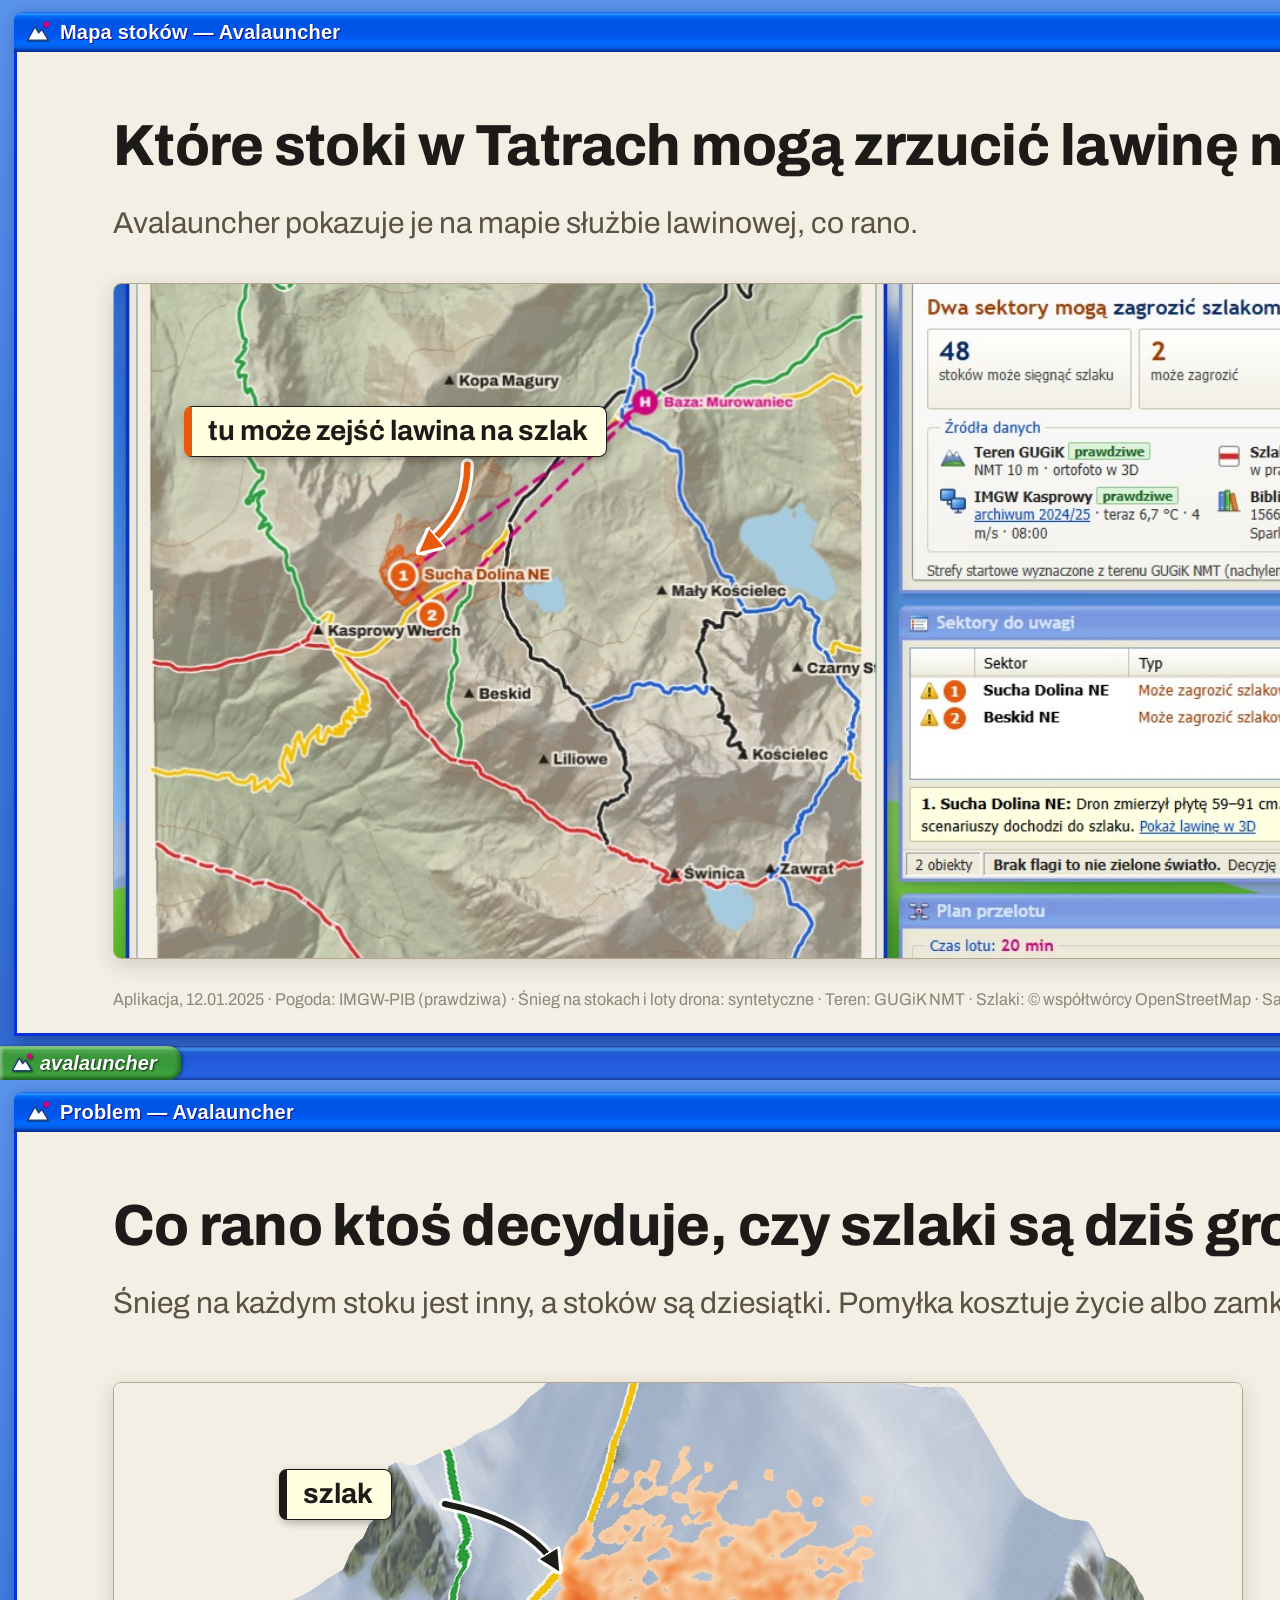
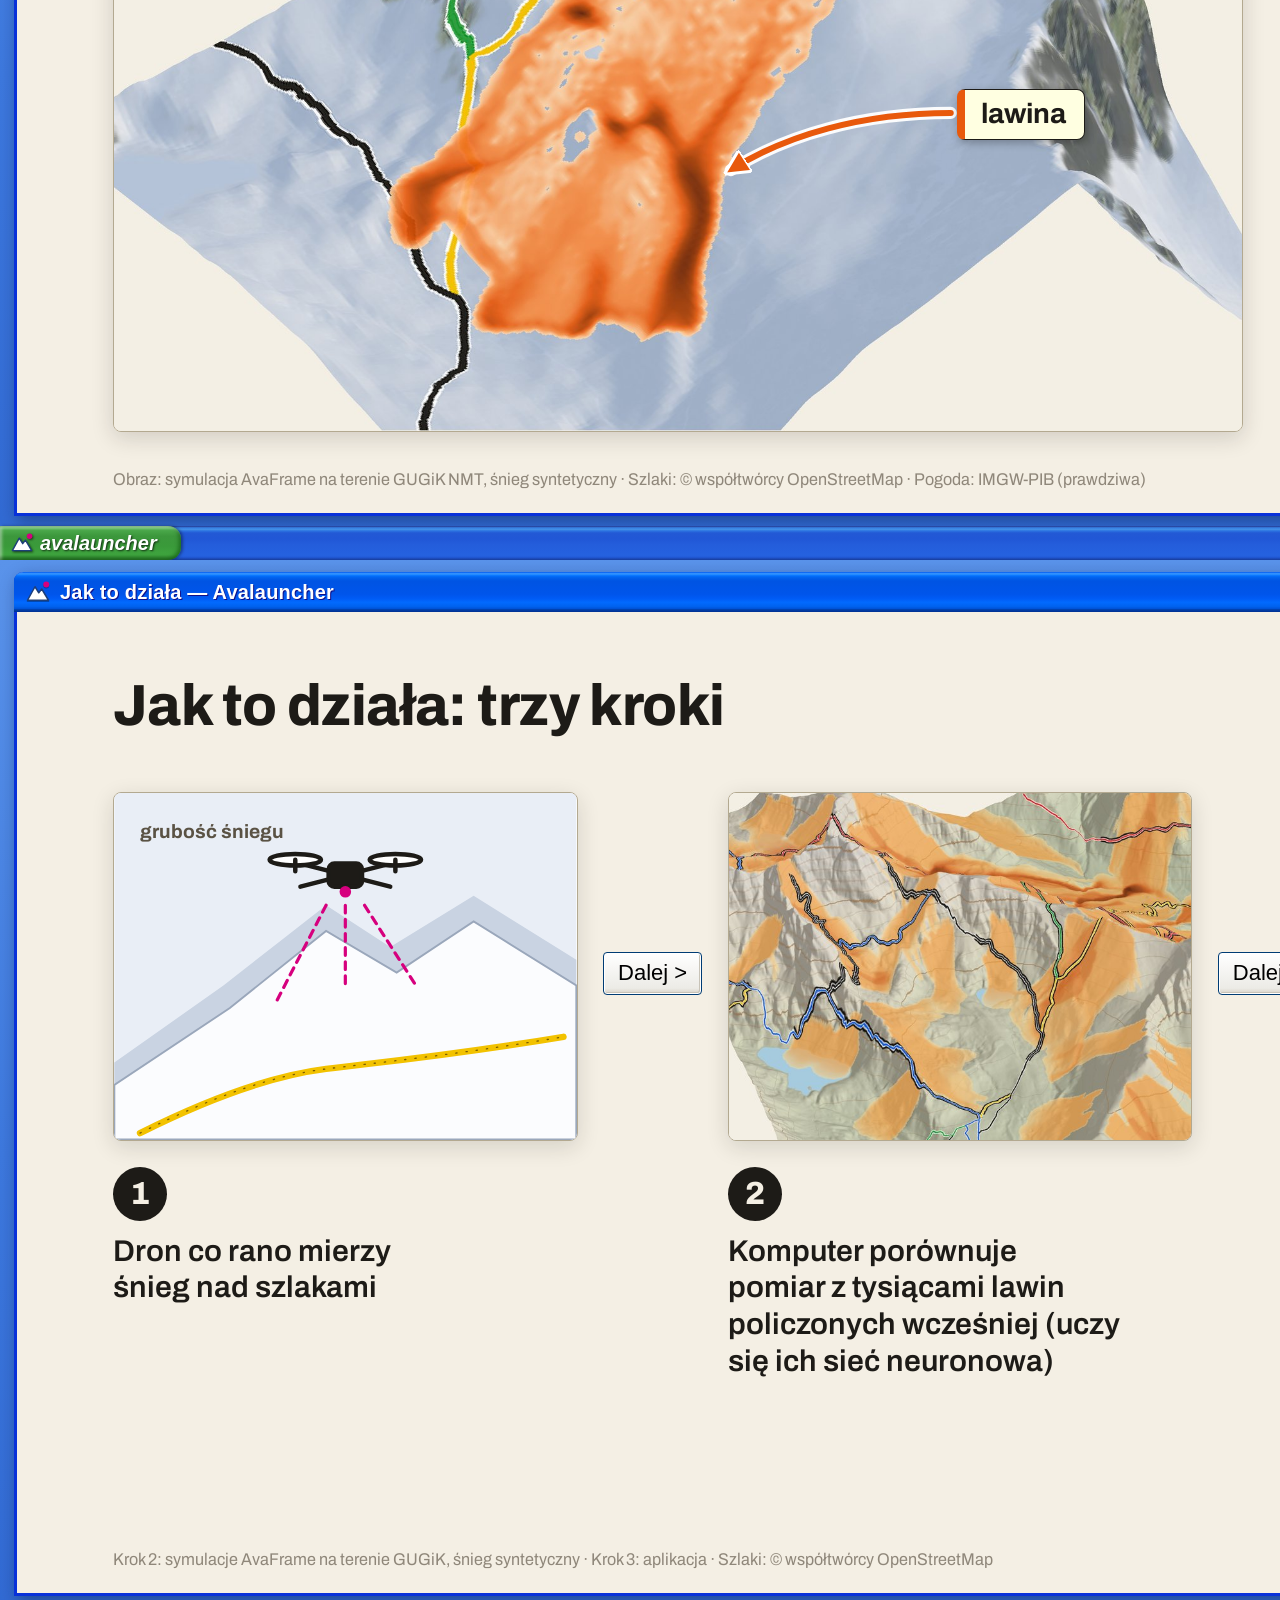
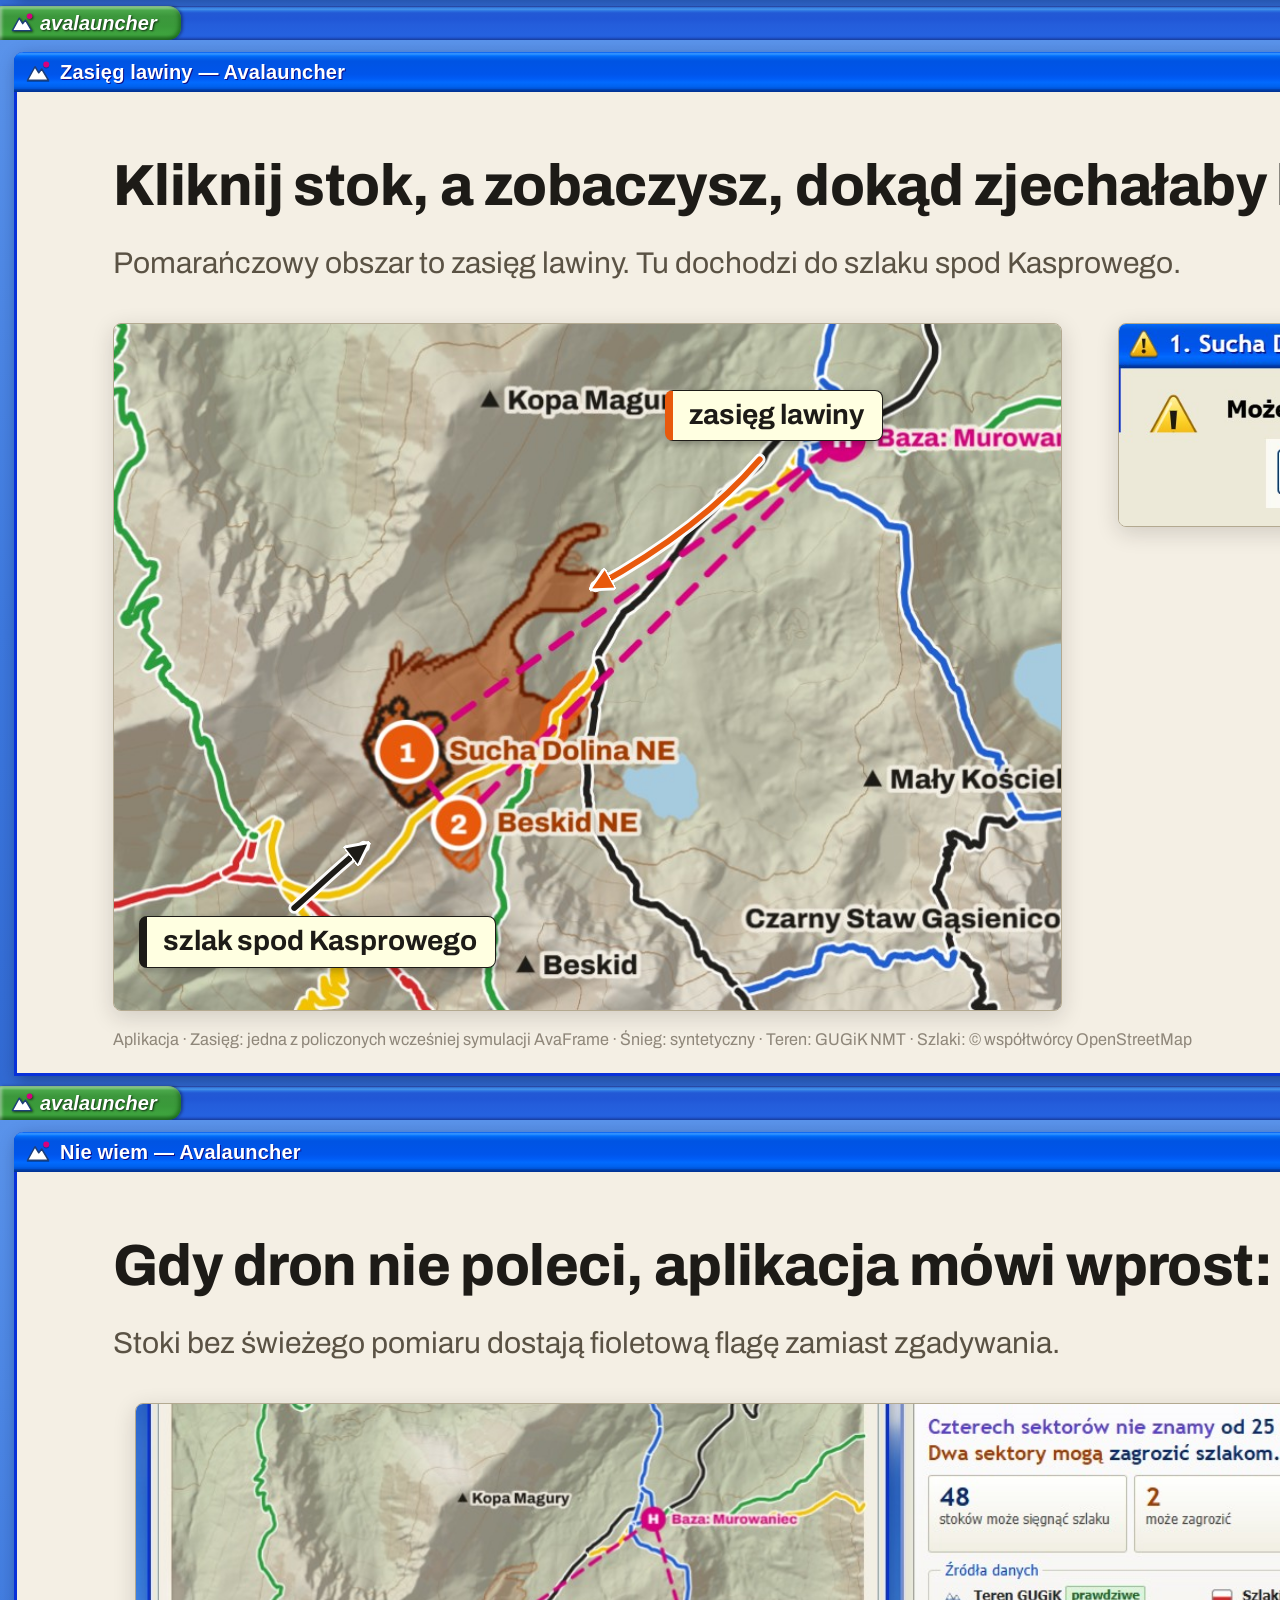
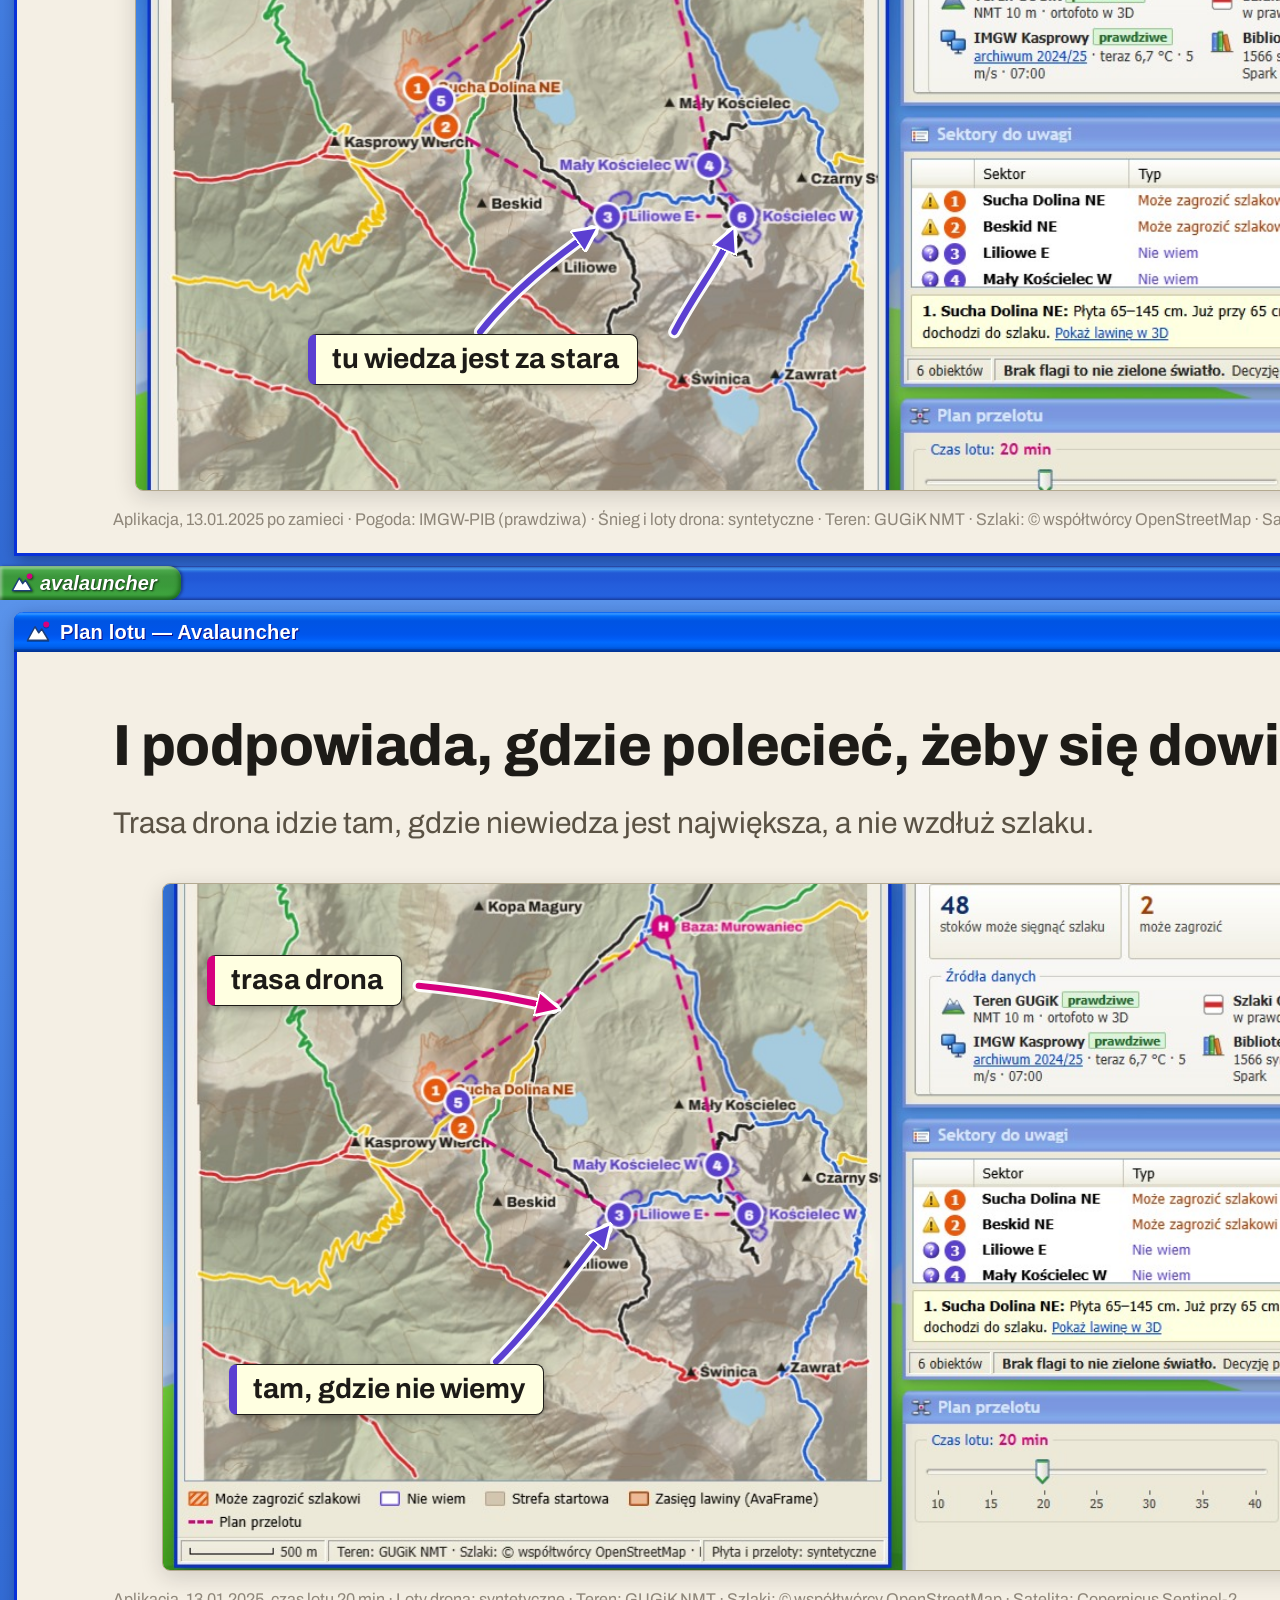
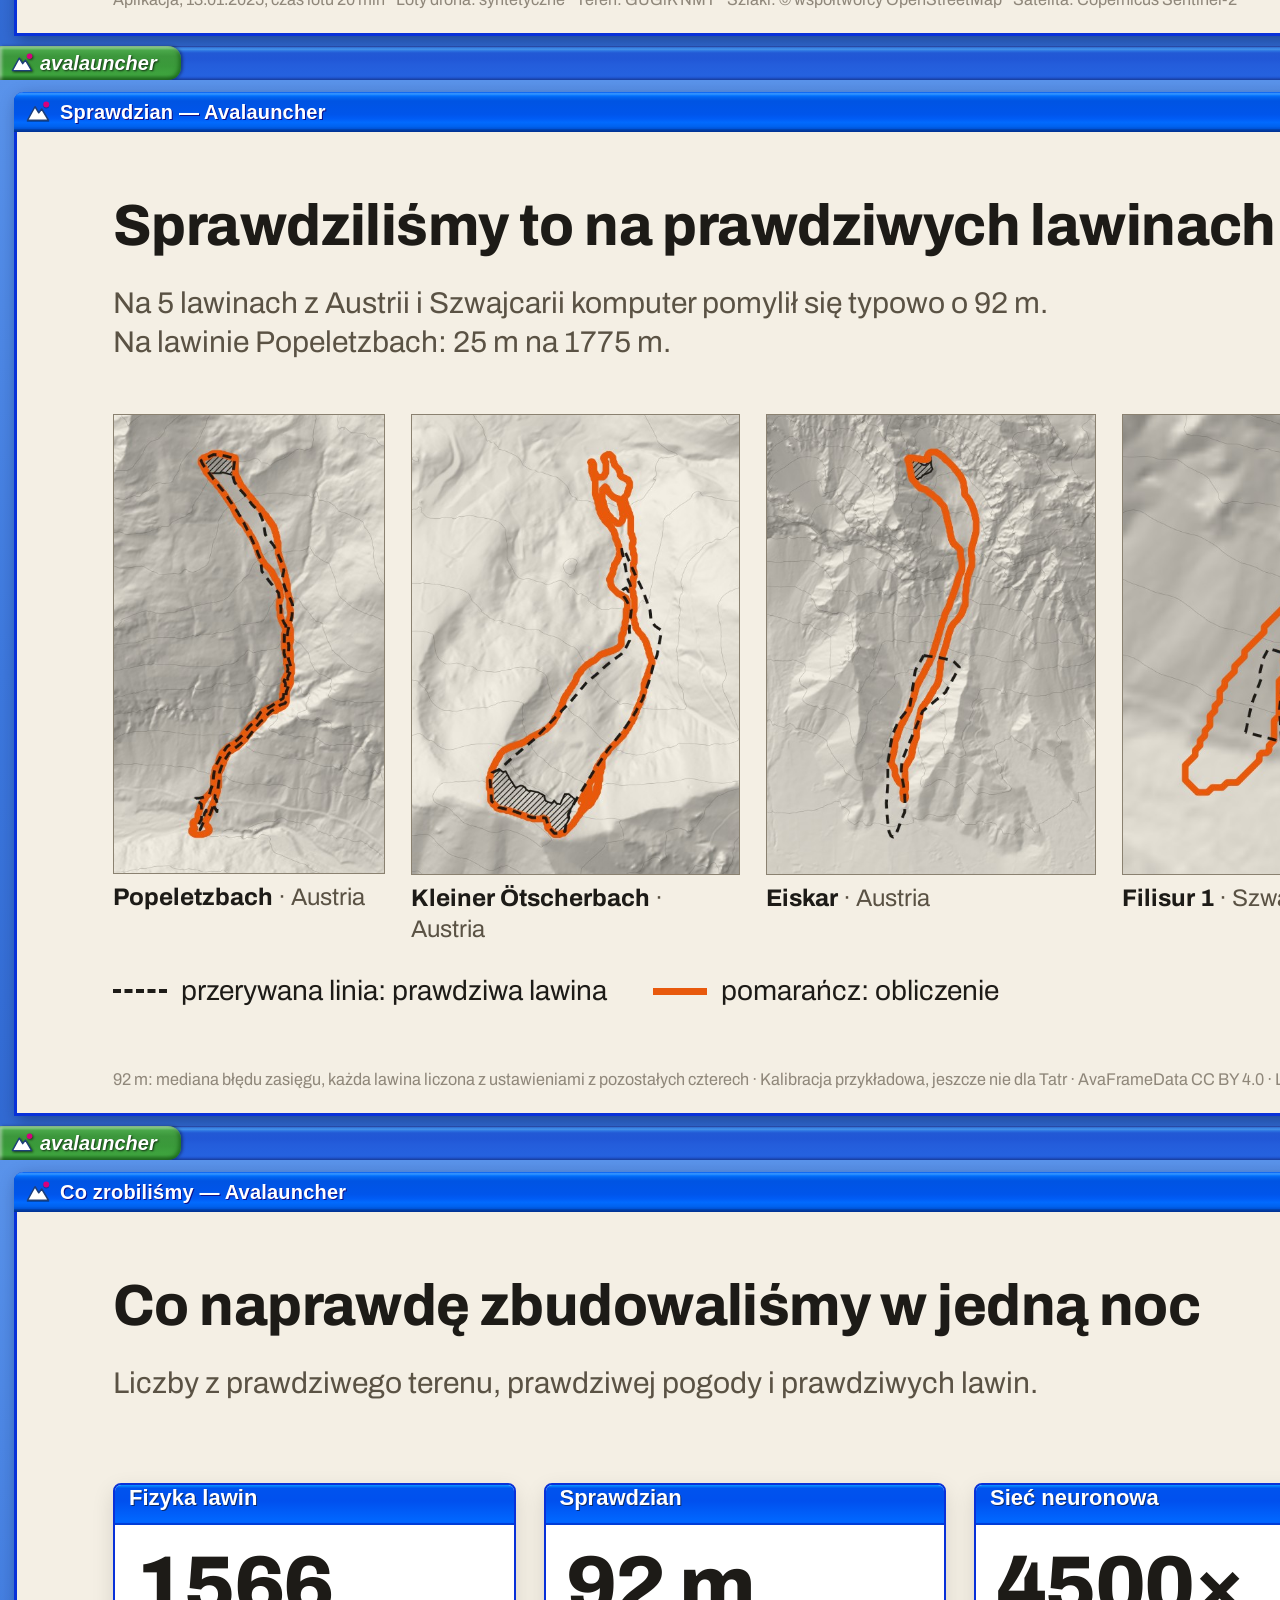
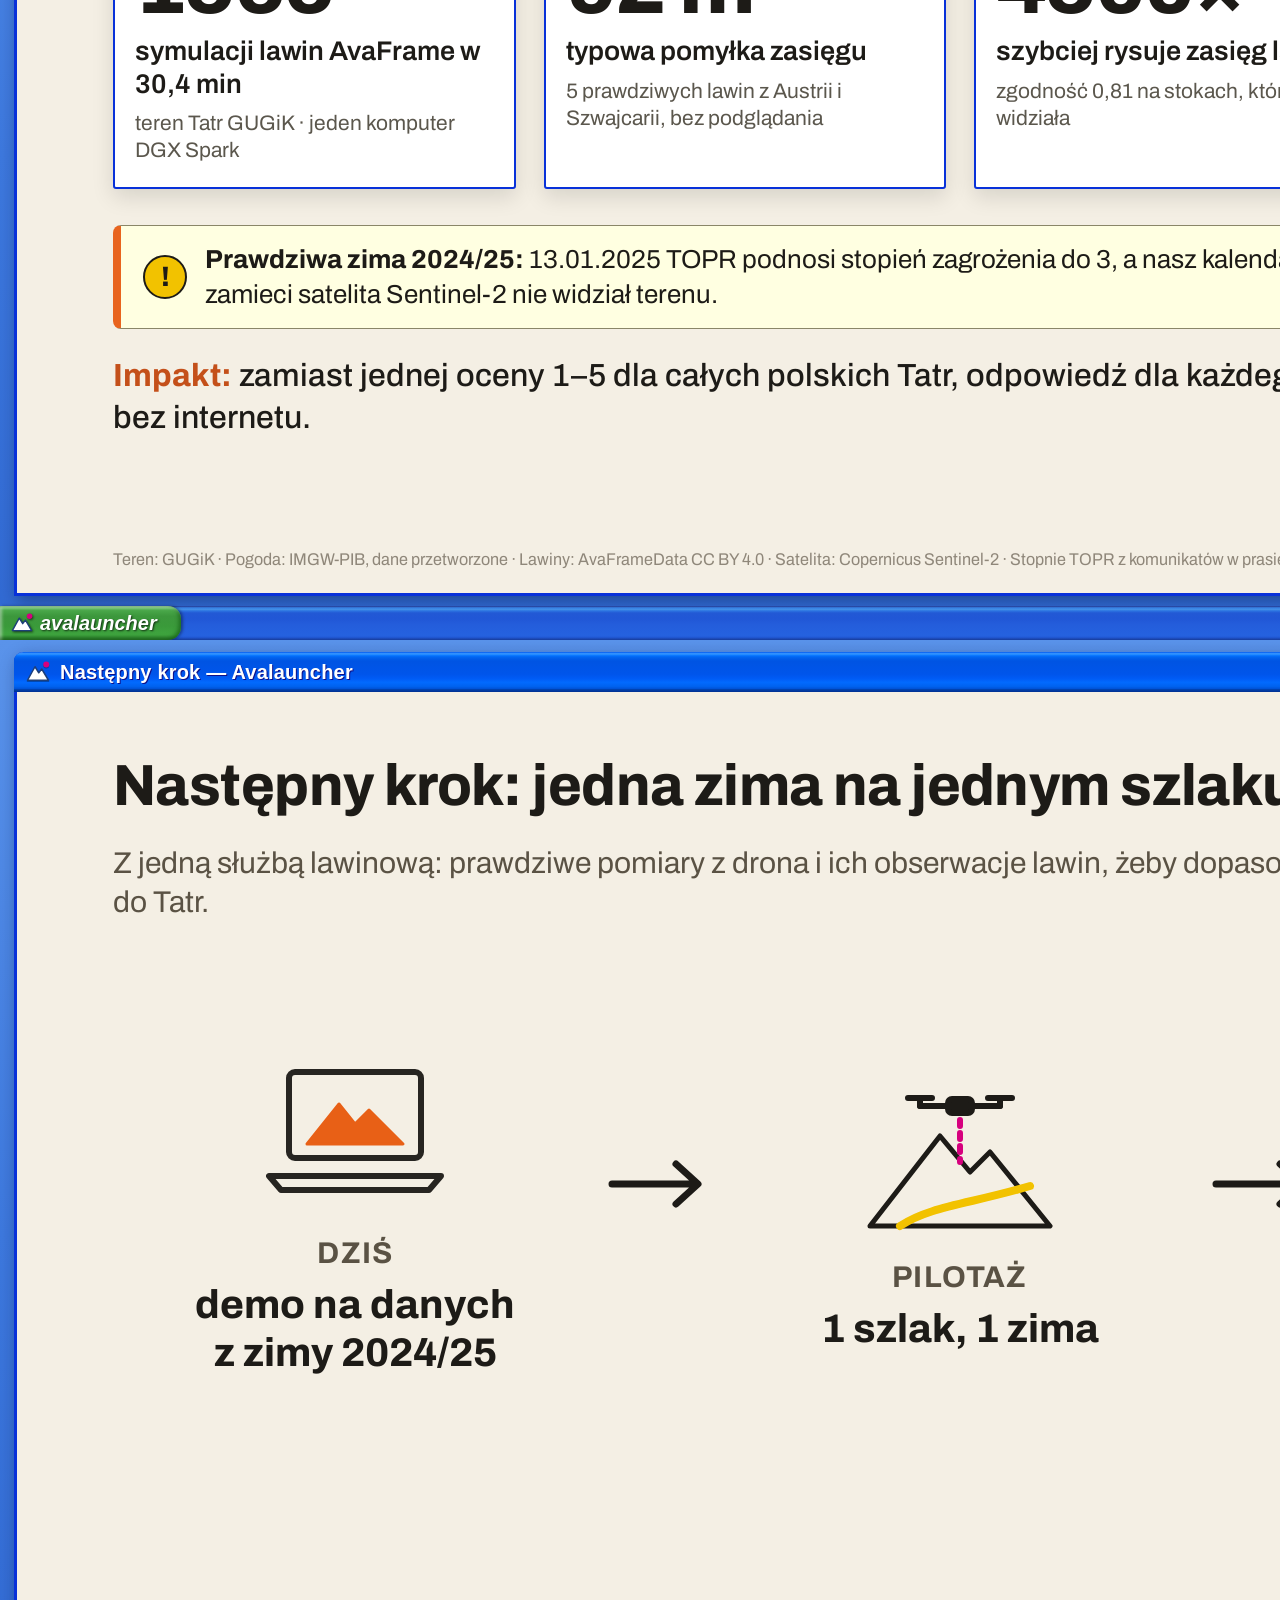
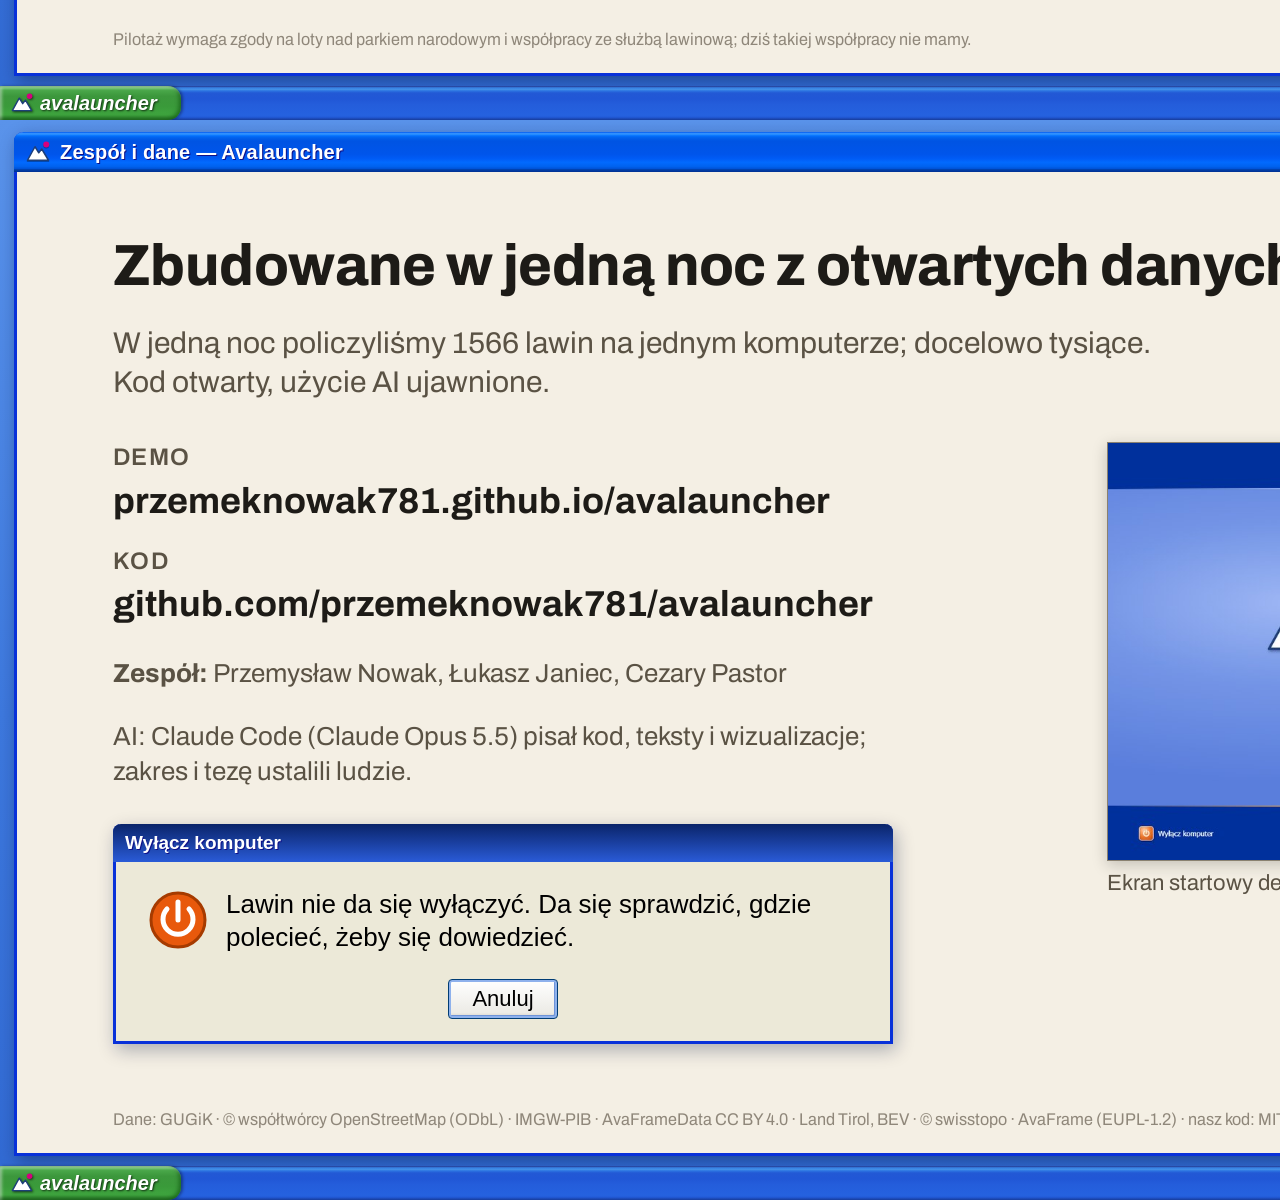
==== commit cc3d5573: "Deck slide 8: what we really built (1566 runs, 92 m on real avalanches, 4500x surrogate, 10.4M RL mo" ====
--- a/deck/index.html
+++ b/deck/index.html
@@ -150,6 +150,18 @@
 .s10 .dlg .db { grid-template-columns: 64px 1fr; font-size: 26px; }
 .dlg.off .dt { background: linear-gradient(180deg, #0a246a 0%, #2a5bd7 100%); }
 .s10 .dlg .bt { gap: 16px; }
+
+.s8 .t8{display:grid;grid-template-columns:repeat(4,1fr);gap:28px;margin-top:40px}
+.s8 .t8t{background:#fff;border:2px solid #0831d9;border-radius:8px 8px 3px 3px;overflow:hidden;box-shadow:0 8px 22px rgba(0,0,0,.12)}
+.s8 .t8b{height:40px;line-height:40px;padding:0 14px;color:#fff;font:bold 22px "Trebuchet MS",sans-serif;text-shadow:1px 1px #0b2a6b;
+  background:linear-gradient(#0997ff,#0053ee 8%,#0050ee 40%,#06f 88%,#06f 93%,#005bff 95%,#003dd7 96%,#003dd7)}
+.s8 .t8n{font-size:82px;font-weight:800;letter-spacing:-.02em;padding:18px 20px 0;color:#1d1b17;line-height:1.05}
+.s8 .t8l{font-size:27px;font-weight:600;padding:6px 20px 0;line-height:1.2}
+.s8 .t8r{font-size:21px;color:#5b574d;padding:10px 20px 22px;line-height:1.3}
+.s8 .r8{display:flex;gap:18px;align-items:center;margin-top:36px;background:#ffffe1;border:1px solid #8a8668;border-left:8px solid #e8641e;border-radius:8px;padding:16px 22px;font-size:26px;line-height:1.35}
+.s8 .r8i{flex:none;width:44px;height:44px;border-radius:50%;background:#f2c200;border:2px solid #1d1b17;display:grid;place-items:center;font-weight:800;font-size:28px}
+.s8 .i8{margin-top:26px;font-size:32px;line-height:1.3;font-weight:500}
+.s8 .i8 b{color:#c4501a}
 </style>
 </head>
 <body>
@@ -339,42 +351,19 @@
 </section>
 
 <!-- 8 -->
-<section class="slide s8" data-label="Dane">
-  <div class="c">
-    <h1>Mówi uczciwie, co jest prawdziwe, a co symulowane</h1>
-    <div class="cols">
-      <div class="col">
-        <h2>Prawdziwe</h2>
-        <div class="item">
-          <svg viewBox="0 0 76 76" fill="none" stroke="#1d1b17" stroke-width="4" stroke-linejoin="round" aria-hidden="true"><path d="M4 66 L28 26 L40 44 L50 32 L72 66 Z"/><path d="M22 36 L28 26 L34 36 L30 34 L26 38 Z" fill="#1d1b17"/></svg>
-          <div><b>teren Tatr</b><span>GUGiK</span></div>
-        </div>
-        <div class="item">
-          <svg viewBox="0 0 76 76" fill="none" stroke="#1d1b17" stroke-width="4" stroke-linecap="round" aria-hidden="true"><path d="M8 68 C 22 50, 30 52, 38 40 S 54 22, 68 8" stroke="#f2c200" stroke-width="8"/><path d="M8 68 C 22 50, 30 52, 38 40 S 54 22, 68 8" stroke-dasharray="1 10"/></svg>
-          <div><b>szlaki</b><span>OpenStreetMap</span></div>
-        </div>
-        <div class="item">
-          <svg viewBox="0 0 76 76" fill="none" stroke="#1d1b17" stroke-width="4" stroke-linecap="round" stroke-linejoin="round" aria-hidden="true"><path d="M18 46 A12 12 0 0 1 22 23 A16 16 0 0 1 52 20 A12 12 0 0 1 58 46 Z"/><path d="M24 56 l-2 6 M38 56 l-2 6 M52 56 l-2 6"/></svg>
-          <div><b>pogoda zimy 2024/25</b><span>IMGW-PIB, Kasprowy Wierch</span></div>
-        </div>
-      </div>
-      <div class="col sim">
-        <h2>Na razie symulowane</h2>
-        <div class="item">
-          <svg viewBox="0 0 76 76" fill="none" stroke="#5b3fd1" stroke-width="4" stroke-linejoin="round" aria-hidden="true"><path d="M4 64 L72 34"/><path d="M4 52 L72 22"/><path d="M4 40 L72 10"/><path d="M58 18 V40 M52 34 L58 40 L64 34" stroke-linecap="round"/></svg>
-          <div><b>grubość śniegu na stokach</b><span>do zmierzenia dronem w pilotażu</span></div>
-        </div>
-        <div class="item">
-          <svg viewBox="0 0 76 76" fill="none" stroke="#5b3fd1" stroke-width="4" stroke-linecap="round" aria-hidden="true"><path d="M12 30 L64 30"/><rect x="28" y="24" width="20" height="14" rx="4" fill="#5b3fd1"/><ellipse cx="12" cy="22" rx="10" ry="3"/><ellipse cx="64" cy="22" rx="10" ry="3"/><path d="M12 22 V30 M64 22 V30"/><path d="M30 46 L22 66 M38 46 V66 M46 46 L54 66" stroke-dasharray="4 5"/></svg>
-          <div><b>loty drona</b><span>scenariusz, nie prawdziwy przelot</span></div>
-        </div>
-      </div>
-    </div>
-    <div class="offline">
-      <svg viewBox="0 0 84 64" fill="none" stroke="#1d1b17" stroke-width="4" stroke-linejoin="round" stroke-linecap="round" aria-hidden="true"><rect x="12" y="6" width="60" height="38" rx="3"/><path d="M2 52 H82 L76 58 H8 Z"/><path d="M30 30 C 34 24, 50 24, 54 30 M36 36 C 39 33, 45 33, 48 36"/><path d="M26 40 L58 10" stroke="#5b3fd1"/></svg>
-      <span>Mapa, policzone lawiny i aplikacja są na laptopie. Bez internetu działa dalej.</span>
-    </div>
-    <p class="foot">Teren: GUGiK NMT · Szlaki: © współtwórcy OpenStreetMap (ODbL) · Pogoda: IMGW-PIB, dane przetworzone</p>
+<section class="slide s8" data-label="Co zrobiliśmy">
+  <div class="c">
+    <h1>Co naprawdę zbudowaliśmy w jedną noc</h1>
+    <p class="sub">Liczby z prawdziwego terenu, prawdziwej pogody i prawdziwych lawin.</p>
+    <div class="t8">
+      <div class="t8t"><div class="t8b">Fizyka lawin</div><div class="t8n">1566</div><div class="t8l">symulacji lawin AvaFrame w 30,4 min</div><div class="t8r">teren Tatr GUGiK · jeden komputer DGX Spark</div></div>
+      <div class="t8t"><div class="t8b">Sprawdzian</div><div class="t8n">92 m</div><div class="t8l">typowa pomyłka zasięgu</div><div class="t8r">5 prawdziwych lawin z Austrii i Szwajcarii, bez podglądania</div></div>
+      <div class="t8t"><div class="t8b">Sieć neuronowa</div><div class="t8n">4500×</div><div class="t8l">szybciej rysuje zasięg lawiny</div><div class="t8r">zgodność 0,81 na stokach, których nie widziała</div></div>
+      <div class="t8t"><div class="t8b">Plan lotu (RL)</div><div class="t8n">10,4 mln</div><div class="t8l">symulowanych poranków treningu</div><div class="t8r">remis z prostszym planem, więc zostaje prostszy</div></div>
+    </div>
+    <div class="r8"><span class="r8i">!</span><span><b>Prawdziwa zima 2024/25:</b> 13.01.2025 TOPR podnosi stopień zagrożenia do 3, a nasz kalendarz zapala tego dnia 12 stoków. W dniach zamieci satelita Sentinel-2 nie widział terenu.</span></div>
+    <p class="i8"><b>Impakt:</b> zamiast jednej oceny 1–5 dla całych polskich Tatr, odpowiedź dla każdego stoku zaraz po pomiarze, także bez internetu.</p>
+    <p class="foot">Teren: GUGiK · Pogoda: IMGW-PIB, dane przetworzone · Lawiny: AvaFrameData CC BY 4.0 · Satelita: Copernicus Sentinel-2 · Stopnie TOPR z komunikatów w prasie · Śnieg na stokach i loty drona: symulowane · liczby: docs/12</p>
   </div>
 </section>
 
